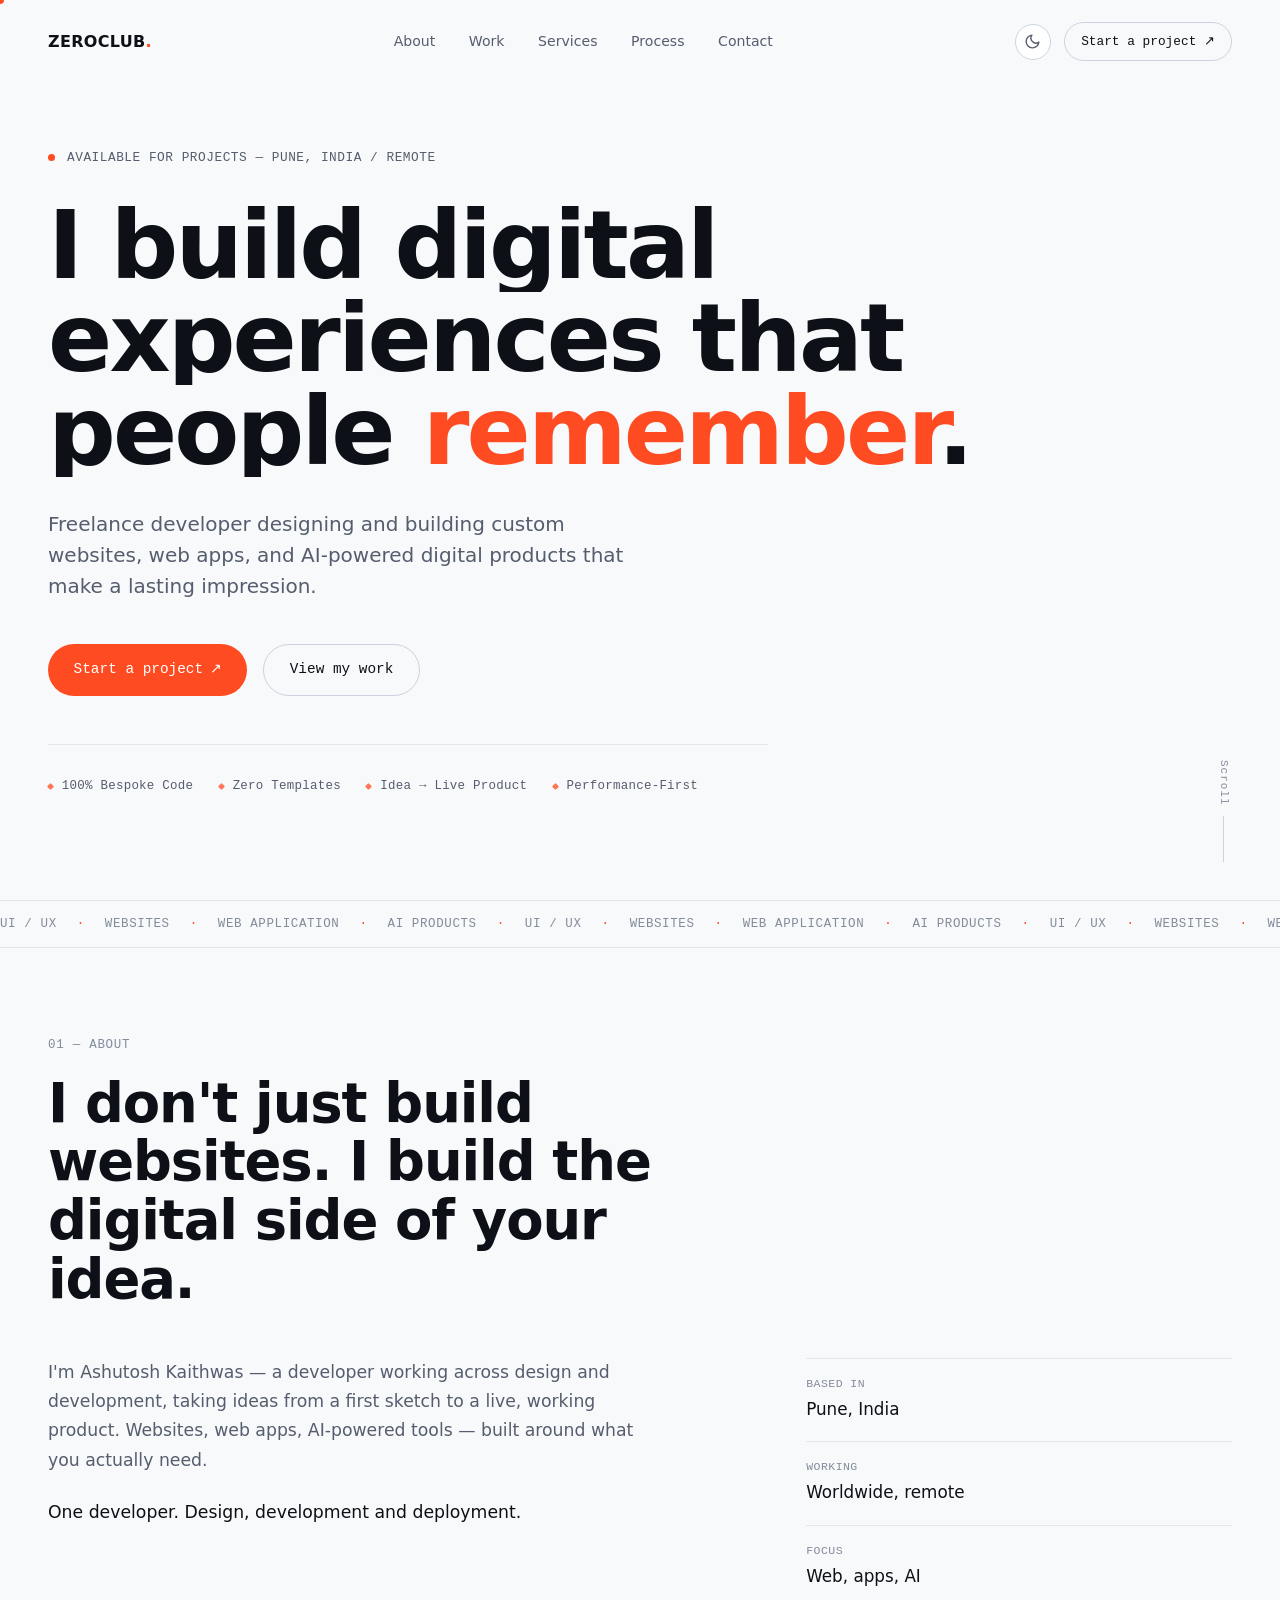
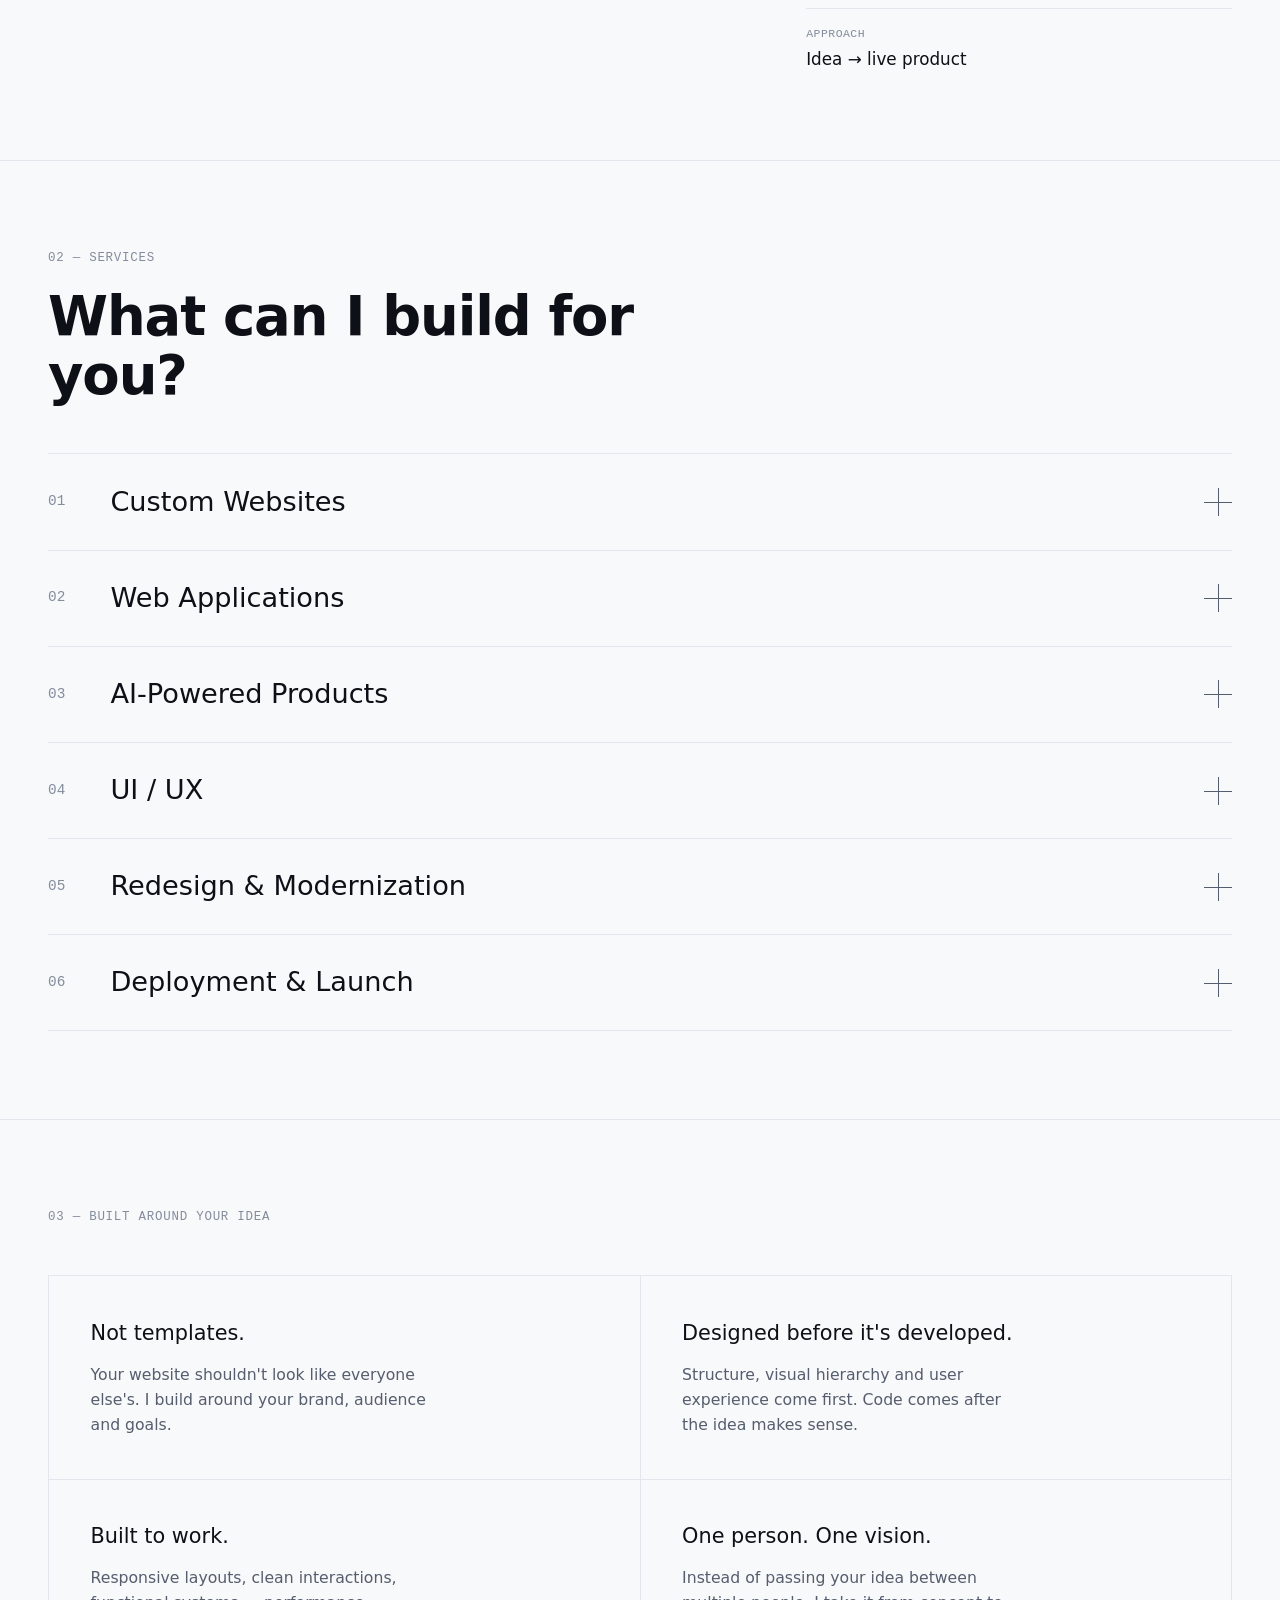
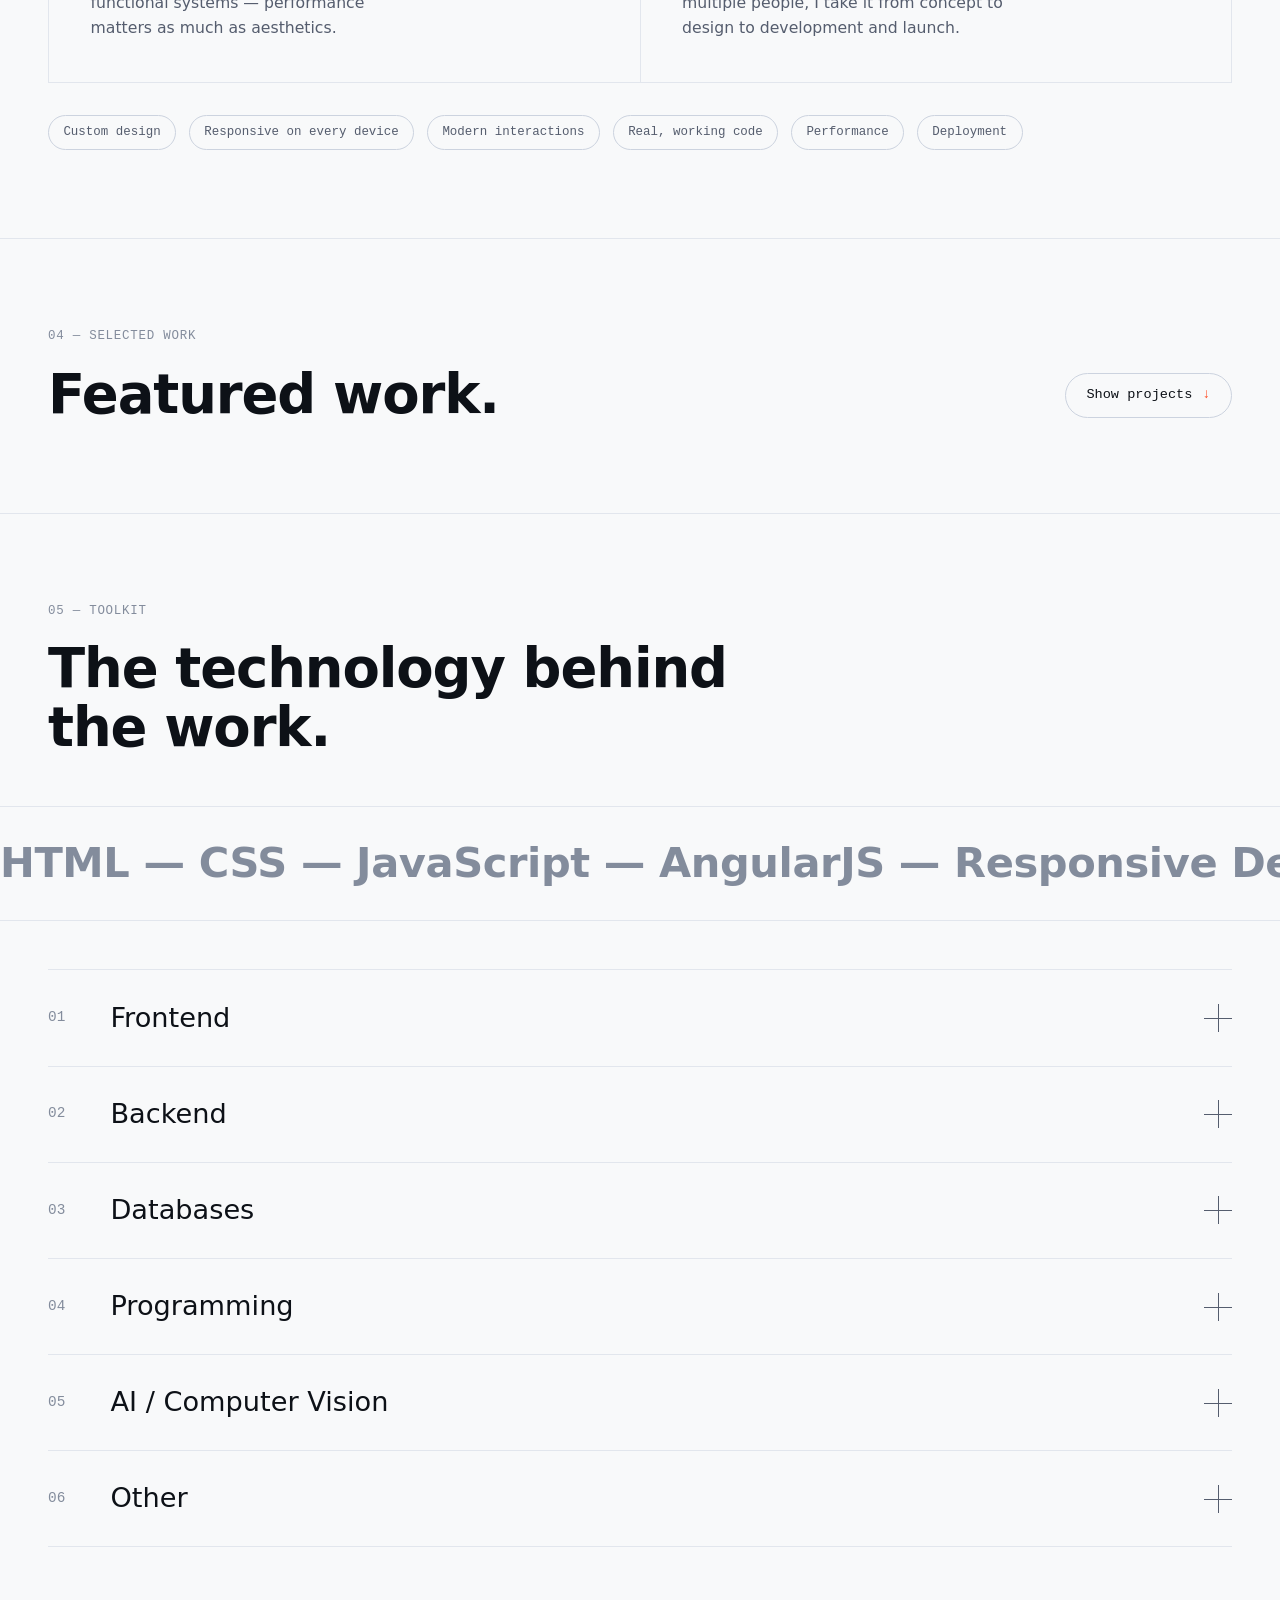
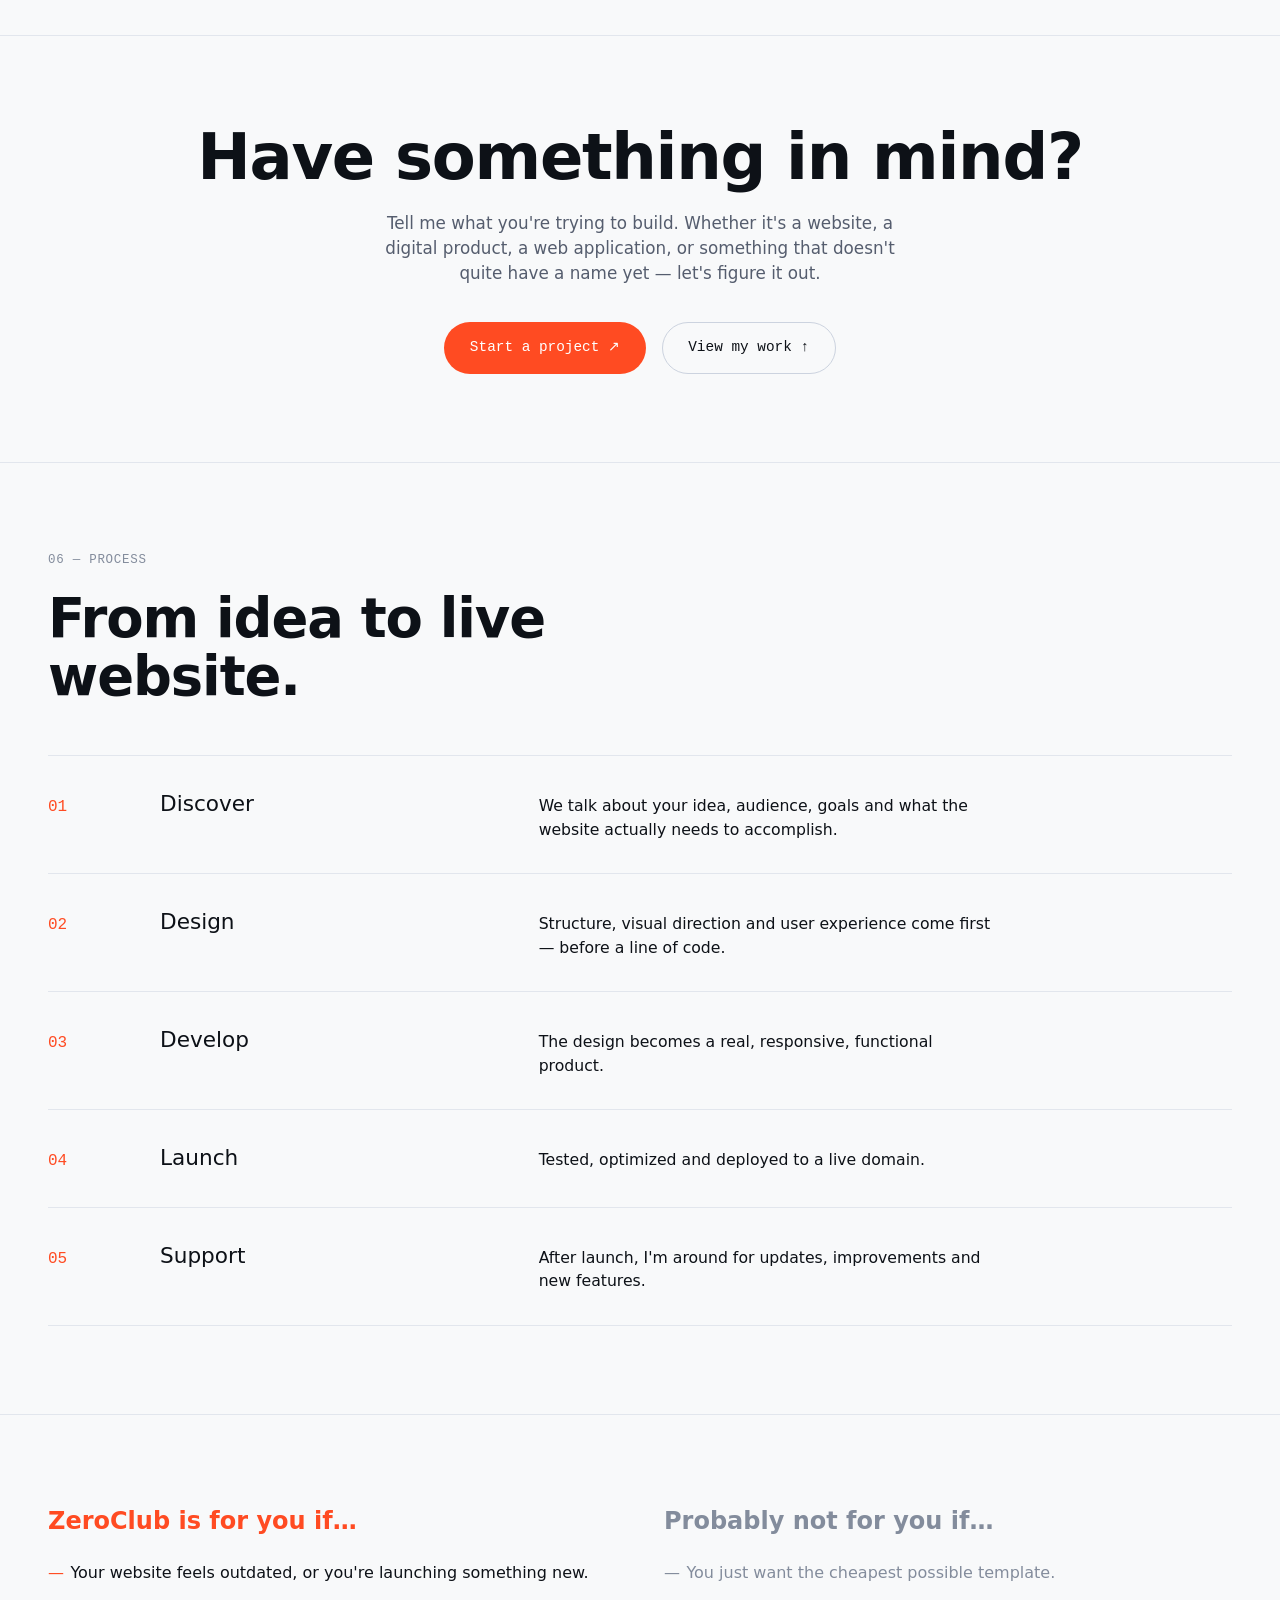
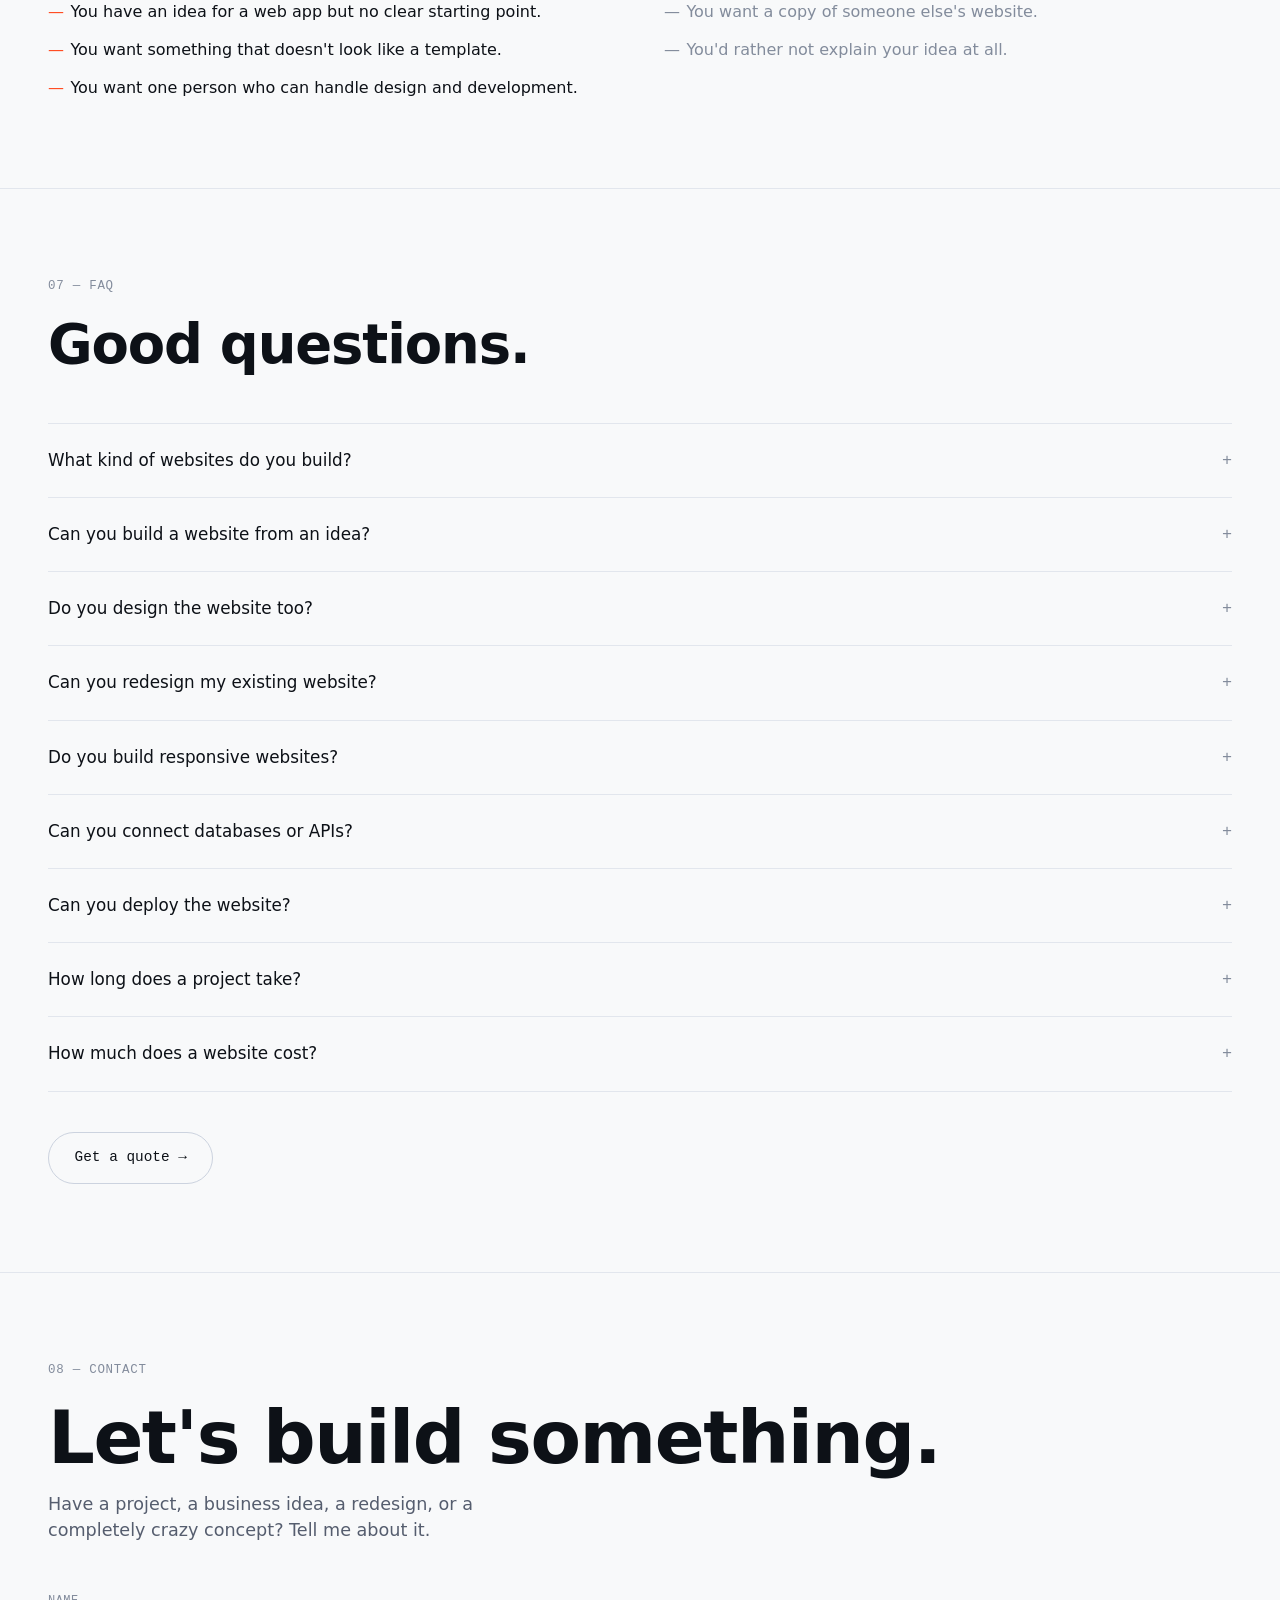
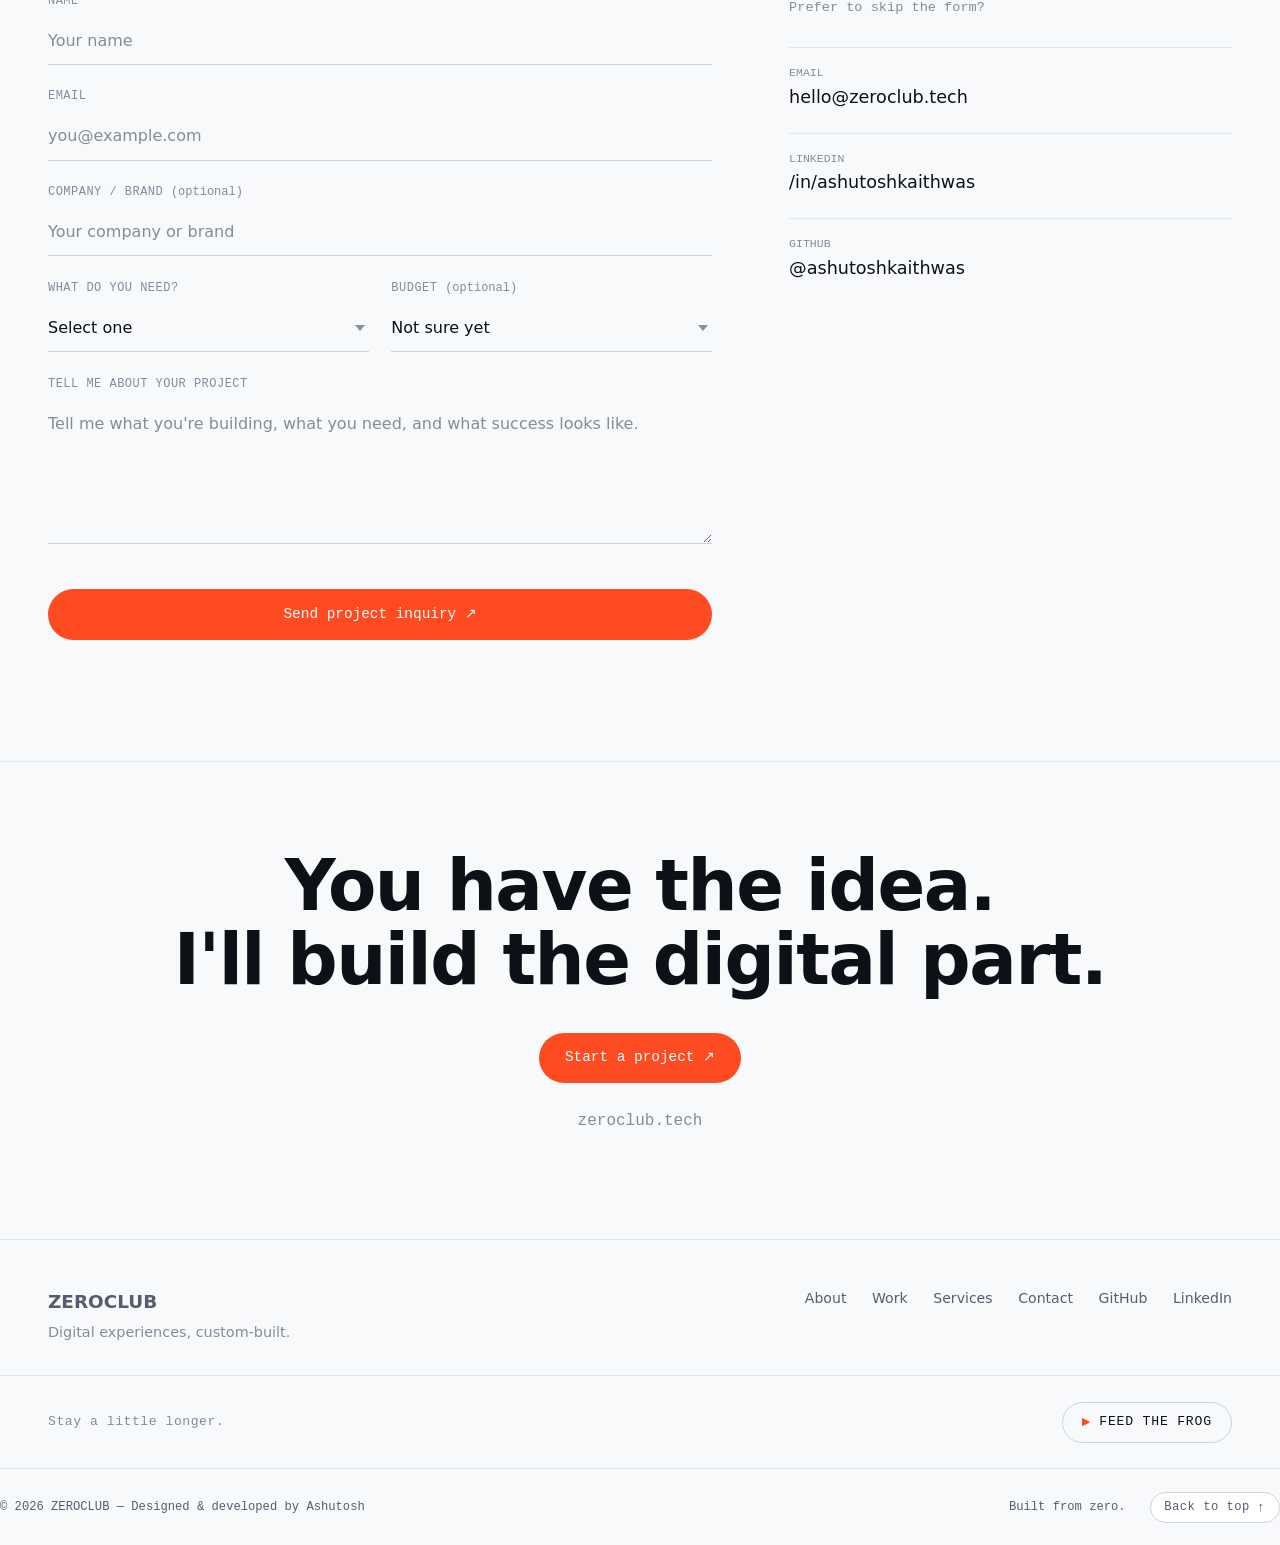
==== index.html @ 5235cebd "moved files to the root" ====
<!DOCTYPE html>
<html lang="en">

<head>
  <meta charset="UTF-8">
  <meta name="viewport" content="width=device-width, initial-scale=1.0">

  <!-- Security: all scripts are now self-hosted (js/vendor), so script-src is 'self' only.
     style-src needs 'unsafe-inline' because GSAP animates via inline style properties.
     Full header-level hardening (X-Frame-Options, frame-ancestors, HSTS) belongs at the
     host/CDN level — see _headers and README.md, since <meta> can't set those. -->
  <meta http-equiv="Content-Security-Policy"
    content="default-src 'self'; script-src 'self'; style-src 'self' 'unsafe-inline' https://fonts.googleapis.com; font-src 'self' https://fonts.gstatic.com; img-src 'self' data:; connect-src 'self' https://formspree.io; object-src 'none'; base-uri 'self'; form-action 'self' https://formspree.io;">
  <meta name="referrer" content="strict-origin-when-cross-origin">

  <title>ZeroClub</title>
  <meta name="description"
    content="Freelance web developer building custom websites, web applications and AI-powered digital experiences for businesses, creators and startups. Based in Pune, India — available worldwide.">

  <!-- Open Graph -->
  <meta property="og:type" content="website">
  <meta property="og:title" content="ZeroClub — Ashutosh Kaithwas, Freelance Web Developer">
  <meta property="og:description"
    content="Custom websites, web applications and AI-powered digital products. One developer, from idea to live product.">
  <meta property="og:url" content="https://zeroclub.tech">
  <meta property="og:site_name" content="ZeroClub">
  <meta property="og:image" content="https://zeroclub.tech/assets/og-image.jpg">

  <!-- Twitter -->
  <meta name="twitter:card" content="summary_large_image">
  <meta name="twitter:title" content="ZeroClub — Ashutosh Kaithwas, Freelance Web Developer">
  <meta name="twitter:description"
    content="Custom websites, web applications and AI-powered digital products. One developer, from idea to live product.">

  <link rel="canonical" href="https://zeroclub.tech">
  <link rel="icon"
    href="data:image/svg+xml,<svg xmlns=%22http://www.w3.org/2000/svg%22 viewBox=%220 0 100 100%22><rect width=%22100%22 height=%22100%22 fill=%22%230B0D10%22/><text x=%2250%22 y=%2266%22 font-size=%2260%22 fill=%22%23FF4B22%22 text-anchor=%22middle%22 font-family=%22monospace%22>0</text></svg>">

  <link rel="preconnect" href="https://fonts.googleapis.com">
  <link rel="preconnect" href="https://fonts.gstatic.com" crossorigin>
  <link
    href="https://fonts.googleapis.com/css2?family=Space+Grotesk:wght@400;500;600;700&family=Inter:wght@400;500;600&family=JetBrains+Mono:wght@400;500&display=swap"
    rel="stylesheet">

  <link rel="stylesheet" href="css/style.css">
  <script src="js/theme.js"></script>

  <!-- Structured data -->
  <script type="application/ld+json">
{
  "@context": "https://schema.org",
  "@type": "ProfessionalService",
  "name": "ZeroClub",
  "founder": { "@type": "Person", "name": "Ashutosh Kaithwas", "jobTitle": "Freelance Web Developer" },
  "url": "https://zeroclub.tech",
  "areaServed": "Worldwide",
  "description": "Freelance web development studio building custom websites, web applications and AI-powered digital products."
}
</script>
</head>

<body>

  <!-- ============ SITE PRELOADER (BOUNCING & EXPLODING SIGNAL BALL) ============ -->
  <div class="site-loader" id="siteLoader" role="status" aria-label="Loading ZeroClub">
    <div class="loader-content">
      <div class="loader-stage">
        <div class="loader-ball" id="loaderBall"></div>
        <div class="loader-shadow" id="loaderShadow"></div>
      </div>
      <div class="loader-meta">
        <p class="loader-logo">ZEROCLUB<span class="loader-dot">.</span></p>
        <div class="loader-progress-track">
          <div class="loader-progress-bar" id="loaderProgressBar"></div>
        </div>
      </div>
    </div>
    <div class="loader-shockwave" id="loaderShockwave"></div>
  </div>

  <!-- Skip link for keyboard/screen-reader users -->
  <a class="skip-link" href="#main">Skip to content</a>

  <!-- Custom cursor (desktop only, JS-controlled) -->
  <div class="cursor" id="cursor" aria-hidden="true">
    <span class="cursor-dot"></span>
    <span class="cursor-label"></span>
  </div>

  <!-- ============ NAVIGATION ============ -->
  <header class="nav" id="nav">
    <div class="nav-inner">
      <a href="#top" class="nav-logo">ZEROCLUB<span class="nav-logo-dot">.</span></a>
      <nav class="nav-links" aria-label="Primary">
        <a href="#about" data-cursor-hover>About</a>
        <a href="#work" data-cursor-hover>Work</a>
        <a href="#services" data-cursor-hover>Services</a>
        <a href="#process" data-cursor-hover>Process</a>
        <a href="#contact" data-cursor-hover>Contact</a>
      </nav>
      <div class="nav-right">
        <button class="theme-toggle" id="themeToggle" aria-label="Toggle theme" title="Toggle theme" data-cursor-hover>
          <span class="theme-toggle-icon icon-sun" aria-hidden="true">
            <svg width="17" height="17" viewBox="0 0 24 24" fill="none" stroke="currentColor" stroke-width="2" stroke-linecap="round" stroke-linejoin="round">
              <circle cx="12" cy="12" r="5"></circle>
              <line x1="12" y1="1" x2="12" y2="3"></line>
              <line x1="12" y1="21" x2="12" y2="23"></line>
              <line x1="4.22" y1="4.22" x2="5.64" y2="5.64"></line>
              <line x1="18.36" y1="18.36" x2="19.78" y2="19.78"></line>
              <line x1="1" y1="12" x2="3" y2="12"></line>
              <line x1="21" y1="12" x2="23" y2="12"></line>
              <line x1="4.22" y1="19.78" x2="5.64" y2="18.36"></line>
              <line x1="18.36" y1="5.64" x2="19.78" y2="4.22"></line>
            </svg>
          </span>
          <span class="theme-toggle-icon icon-moon" aria-hidden="true">
            <svg width="17" height="17" viewBox="0 0 24 24" fill="none" stroke="currentColor" stroke-width="2" stroke-linecap="round" stroke-linejoin="round">
              <path d="M21 12.79A9 9 0 1 1 11.21 3 7 7 0 0 0 21 12.79z"></path>
            </svg>
          </span>
        </button>
        <a href="#contact" class="nav-cta" data-cursor-hover>Start a project <span class="arrow">↗</span></a>
        <button class="nav-menu-btn" id="menuBtn" aria-label="Open menu" aria-expanded="false" aria-controls="mobileMenu">
          <span></span><span></span>
        </button>
      </div>
    </div>
  </header>

  <!-- Mobile menu -->
  <div class="mobile-menu" id="mobileMenu">
    <nav aria-label="Mobile">
      <a href="#about">About</a>
      <a href="#work">Work</a>
      <a href="#services">Services</a>
      <a href="#process">Process</a>
      <a href="#contact">Contact</a>
    </nav>
    <div class="mobile-menu-actions">
      <button class="mobile-theme-btn" id="mobileThemeToggle" aria-label="Toggle theme">
        <span class="mobile-theme-icon" aria-hidden="true">☀️</span>
        <span class="mobile-theme-label">Switch Theme</span>
      </button>
      <a href="#contact" class="mobile-cta">Start a project ↗</a>
    </div>
  </div>

  <main id="main">

    <!-- ============ HERO ============ -->
    <section class="hero" id="top">
      <div class="hero-bg" id="heroBg" aria-hidden="true"></div>
      <div class="hero-inner">
        <div class="hero-status-floating reveal-up">
          <span class="dot-live"></span>
          <span class="status-text">Available for Projects — Pune, India / Remote</span>
        </div>
        <h1 class="hero-headline">
          <span class="reveal-line"><span>I build digital</span></span>
          <span class="reveal-line"><span>experiences that</span></span>
          <span class="reveal-line"><span>people <em>remember</em>.</span></span>
        </h1>
        <p class="hero-sub">
          Freelance developer designing and building custom websites, web apps,
          and AI-powered digital products that make a lasting impression.
        </p>
        <div class="hero-actions">
          <a href="#contact" class="btn btn-solid btn-hero-primary" data-cursor-hover>
            Start a project <span class="arrow">↗</span>
          </a>
          <a href="#work" class="btn btn-ghost" data-cursor-hover>View my work</a>
        </div>
        <div class="hero-badges reveal-up">
          <div class="hero-badge">
            <span class="badge-bullet" aria-hidden="true"></span>
            <span>100% Bespoke Code</span>
          </div>
          <div class="hero-badge">
            <span class="badge-bullet" aria-hidden="true"></span>
            <span>Zero Templates</span>
          </div>
          <div class="hero-badge">
            <span class="badge-bullet" aria-hidden="true"></span>
            <span>Idea → Live Product</span>
          </div>
          <div class="hero-badge">
            <span class="badge-bullet" aria-hidden="true"></span>
            <span>Performance-First</span>
          </div>
        </div>
      </div>
      <canvas class="hero-grid-canvas" id="heroGridCanvas" aria-hidden="true"></canvas>
      <div class="hero-scroll">
        <span>Scroll</span>
        <span class="hero-scroll-line"></span>
      </div>
    </section>

    <!-- ============ MARQUEE STRIP ============ -->
    <div class="strip" aria-hidden="true">
      <div class="strip-track">
        <div class="strip-group">
          <span>UI / UX</span><span>·</span><span>WEBSITES</span><span>·</span><span>WEB APPLICATION</span><span>·</span><span>AI PRODUCTS</span><span>·</span>
        </div>
        <div class="strip-group">
          <span>UI / UX</span><span>·</span><span>WEBSITES</span><span>·</span><span>WEB APPLICATION</span><span>·</span><span>AI PRODUCTS</span><span>·</span>
        </div>
        <div class="strip-group">
          <span>UI / UX</span><span>·</span><span>WEBSITES</span><span>·</span><span>WEB APPLICATION</span><span>·</span><span>AI PRODUCTS</span><span>·</span>
        </div>
        <div class="strip-group">
          <span>UI / UX</span><span>·</span><span>WEBSITES</span><span>·</span><span>WEB APPLICATION</span><span>·</span><span>AI PRODUCTS</span><span>·</span>
        </div>
      </div>
    </div>

    <!-- ============ ABOUT ============ -->
    <section class="section about" id="about">
      <div class="container">
        <p class="label reveal-up">01 — About</p>
        <h2 class="statement reveal-up">I don't just build websites. I build the digital side of your idea.</h2>
        <div class="about-grid">
          <div class="about-copy reveal-up">
            <p>I'm Ashutosh Kaithwas — a developer working across design and development, taking ideas from a first
              sketch to a live, working product. Websites, web apps, AI-powered tools — built around what you actually
              need.</p>
            <p class="about-signoff">One developer. Design, development and deployment.</p>
          </div>
          <div class="about-facts reveal-up">
            <div class="fact"><span class="fact-label">Based in</span><span class="fact-value">Pune, India</span></div>
            <div class="fact"><span class="fact-label">Working</span><span class="fact-value">Worldwide, remote</span>
            </div>
            <div class="fact"><span class="fact-label">Focus</span><span class="fact-value">Web, apps, AI</span></div>
            <div class="fact"><span class="fact-label">Approach</span><span class="fact-value">Idea → live
                product</span></div>
          </div>
        </div>
      </div>
    </section>

    <!-- ============ SERVICES ============ -->
    <section class="section services" id="services">
      <div class="container">
        <p class="label reveal-up">02 — Services</p>
        <h2 class="statement reveal-up">What can I build for you?</h2>
        <div class="service-list" id="serviceList"><!-- injected by JS from ZC_DATA.services --></div>
      </div>
    </section>

    <!-- ============ VALUE ============ -->
    <section class="section value">
      <div class="container">
        <p class="label reveal-up">03 — Built around your idea</p>
        <div class="value-grid">
          <div class="value-item reveal-up">
            <h3>Not templates.</h3>
            <p>Your website shouldn't look like everyone else's. I build around your brand, audience and goals.</p>
          </div>
          <div class="value-item reveal-up">
            <h3>Designed before it's developed.</h3>
            <p>Structure, visual hierarchy and user experience come first. Code comes after the idea makes sense.</p>
          </div>
          <div class="value-item reveal-up">
            <h3>Built to work.</h3>
            <p>Responsive layouts, clean interactions, functional systems — performance matters as much as aesthetics.
            </p>
          </div>
          <div class="value-item reveal-up">
            <h3>One person. One vision.</h3>
            <p>Instead of passing your idea between multiple people, I take it from concept to design to development and
              launch.</p>
          </div>
        </div>
        <ul class="value-tags reveal-up" aria-label="Also included with every project">
          <li>Custom design</li>
          <li>Responsive on every device</li>
          <li>Modern interactions</li>
          <li>Real, working code</li>
          <li>Performance</li>
          <li>Deployment</li>
        </ul>
      </div>
    </section>

    <!-- ============ SELECTED WORK ============ -->
    <section class="section work" id="work">
      <div class="container">
        <p class="label reveal-up">04 — Selected work</p>
        <div class="work-head reveal-up">
          <h2 class="statement">Featured work.</h2>
          <button class="work-toggle" id="workToggle" aria-expanded="false" aria-controls="workCollapse"
            data-cursor-hover>
            <span class="work-toggle-label">Show projects</span>
            <span class="work-toggle-icon" aria-hidden="true">↓</span>
          </button>
        </div>
      </div>
      <div class="work-collapse" id="workCollapse">
        <div class="project-list" id="projectList"><!-- injected by JS from ZC_DATA.projects --></div>
      </div>
    </section>

    <!-- ============ TECHNOLOGY ============ -->
    <section class="section tech" id="toolkit">
      <div class="container">
        <p class="label reveal-up">05 — Toolkit</p>
        <h2 class="statement reveal-up">The technology behind the work.</h2>
      </div>
      <div class="tech-marquee" aria-hidden="true">
        <div class="tech-marquee-track" id="techMarquee"></div>
      </div>
      <div class="container">
        <div class="tech-groups" id="techGroups"><!-- injected by JS: accordion rows, same pattern as Services --></div>
      </div>
    </section>

    <!-- ============ FREELANCE CTA ============ -->
    <section class="section cta-mid">
      <div class="container">
        <h2 class="cta-mid-headline reveal-up">Have something in mind?</h2>
        <p class="reveal-up">Tell me what you're trying to build. Whether it's a website, a digital product, a web
          application, or something that doesn't quite have a name yet — let's figure it out.</p>
        <div class="hero-actions reveal-up">
          <a href="#contact" class="btn btn-solid" data-cursor-hover>Start a project ↗</a>
          <a href="#work" class="btn btn-ghost" data-cursor-hover>View my work ↑</a>
        </div>
      </div>
    </section>

    <!-- ============ PROCESS ============ -->
    <section class="section process" id="process">
      <div class="container">
        <p class="label reveal-up">06 — Process</p>
        <h2 class="statement reveal-up">From idea to live website.</h2>
        <div class="process-list" id="processList"><!-- injected by JS --></div>
      </div>
    </section>

    <!-- ============ IDEAL CLIENT ============ -->
    <section class="section ideal">
      <div class="container ideal-grid">
        <div class="ideal-col reveal-up">
          <h3 class="ideal-heading">ZeroClub is for you if…</h3>
          <ul>
            <li>Your website feels outdated, or you're launching something new.</li>
            <li>You have an idea for a web app but no clear starting point.</li>
            <li>You want something that doesn't look like a template.</li>
            <li>You want one person who can handle design and development.</li>
          </ul>
        </div>
        <div class="ideal-col reveal-up">
          <h3 class="ideal-heading ideal-heading-muted">Probably not for you if…</h3>
          <ul class="ideal-muted">
            <li>You just want the cheapest possible template.</li>
            <li>You want a copy of someone else's website.</li>
            <li>You'd rather not explain your idea at all.</li>
          </ul>
        </div>
      </div>
    </section>

    <!-- ============ FAQ ============ -->
    <section class="section faq" id="faq">
      <div class="container">
        <p class="label reveal-up">07 — FAQ</p>
        <h2 class="statement reveal-up">Good questions.</h2>
        <div class="faq-list" id="faqList"><!-- injected by JS --></div>
        <a href="#contact" class="btn btn-ghost faq-cta reveal-up" data-cursor-hover>Get a quote →</a>
      </div>
    </section>

    <!-- ============ CONTACT ============ -->
    <section class="section contact" id="contact">
      <div class="container">
        <p class="label reveal-up">08 — Contact</p>
        <h2 class="contact-headline reveal-up">Let's build something.</h2>
        <p class="contact-sub reveal-up">Have a project, a business idea, a redesign, or a completely crazy concept?
          Tell me about it.</p>

        <div class="contact-grid">
          <form class="contact-form reveal-up" id="contactForm" novalidate>
            <div class="field">
              <label for="f-name">Name</label>
              <input type="text" id="f-name" name="name" placeholder="Your name" required autocomplete="name"
                maxlength="100">
            </div>
            <div class="field">
              <label for="f-email">Email</label>
              <input type="email" id="f-email" name="email" placeholder="you@example.com" required autocomplete="email"
                maxlength="254">
            </div>
            <div class="field">
              <label for="f-company">Company / Brand <span class="opt">(optional)</span></label>
              <input type="text" id="f-company" name="company" placeholder="Your company or brand"
                autocomplete="organization" maxlength="120">
            </div>
            <div class="field-row">
              <div class="field">
                <label for="f-need">What do you need?</label>
                <select id="f-need" name="need" required>
                  <option value="" disabled selected>Select one</option>
                  <option>New website</option>
                  <option>Website redesign</option>
                  <option>Web application</option>
                  <option>Landing page</option>
                  <option>AI / Computer Vision project</option>
                  <option>E-commerce</option>
                  <option>Portfolio</option>
                  <option>Other</option>
                </select>
              </div>
              <div class="field">
                <label for="f-budget">Budget <span class="opt">(optional)</span></label>
                <select id="f-budget" name="budget">
                  <option value="" selected>Not sure yet</option>
                  <option>Under ₹10,000</option>
                  <option>₹10,000 – ₹25,000</option>
                  <option>₹25,000 – ₹50,000</option>
                  <option>₹50,000 – ₹1,00,000</option>
                  <option>₹1,00,000+</option>
                </select>
              </div>
            </div>
            <div class="field">
              <label for="f-message">Tell me about your project</label>
              <textarea id="f-message" name="message" rows="5"
                placeholder="Tell me what you're building, what you need, and what success looks like." required
                maxlength="4000"></textarea>
            </div>
            <!-- honeypot spam field, hidden from real users -->
            <div class="field field-hp" aria-hidden="true">
              <label for="f-hp">Leave this empty</label>
              <input type="text" id="f-hp" name="_gotcha" tabindex="-1" autocomplete="off">
            </div>
            <button type="submit" class="btn btn-solid btn-submit" id="submitBtn" data-cursor-hover>
              <span class="btn-label">Send project inquiry ↗</span>
            </button>
            <p class="form-status" id="formStatus" role="status" aria-live="polite"></p>
          </form>

          <div class="contact-direct reveal-up">
            <p class="contact-direct-lead">Prefer to skip the form?</p>
            <a href="mailto:hello@zeroclub.tech" class="contact-link" data-cursor-hover>
              <span class="contact-link-label">Email</span>
              <span class="contact-link-value">hello@zeroclub.tech</span>
            </a>
            <a href="https://linkedin.com/in/ashutosh-kaithwas" class="contact-link" target="_blank"
              rel="noopener noreferrer" data-cursor-hover>
              <span class="contact-link-label">LinkedIn</span>
              <span class="contact-link-value">/in/ashutoshkaithwas</span>
            </a>
            <a href="https://github.com/ashutoshkaithwas" class="contact-link" target="_blank" rel="noopener noreferrer"
              data-cursor-hover>
              <span class="contact-link-label">GitHub</span>
              <span class="contact-link-value">@ashutoshkaithwas</span>
            </a>
          </div>
        </div>
      </div>
    </section>

    <!-- ============ FINAL CTA ============ -->
    <section class="section final-cta">
      <div class="container">
        <h2 class="final-cta-headline reveal-up">You have the idea.<br>I'll build the digital part.</h2>
        <a href="#contact" class="btn btn-solid btn-large reveal-up" data-cursor-hover>Start a project ↗</a>
        <p class="final-cta-domain reveal-up">zeroclub.tech</p>
      </div>
    </section>

  </main>

  <!-- ============ FOOTER + GAME ============ -->
  <footer class="footer" id="siteFooter">

    <!-- Static footer info — always visible -->
    <div class="footer-static">
      <div class="container footer-inner">
        <div class="footer-brand">
          <p class="footer-logo">ZEROCLUB</p>
          <p class="footer-tag">Digital experiences, custom-built.</p>
        </div>
        <nav class="footer-links" aria-label="Footer">
          <a href="#about">About</a>
          <a href="#work">Work</a>
          <a href="#services">Services</a>
          <a href="#contact">Contact</a>
          <a href="https://github.com/Ashutosh-rar" target="_blank" rel="noopener noreferrer">GitHub</a>
          <a href="https://linkedin.com/in/ashutosh-kaithwas" target="_blank" rel="noopener noreferrer">LinkedIn</a>
        </nav>
      </div>
    </div>

    <!-- Game zone — separates the footer from the interactive world below -->
    <div class="game-zone" id="gameZone">
      <div class="game-zone-divider">
        <span class="game-zone-label">Stay a little longer.</span>
        <button class="game-enter-btn" id="gameEnterBtn" aria-label="Enter the interactive world">
          <span class="game-enter-icon">▶</span>
          <span>FEED THE FROG</span>
        </button>
      </div>

      <!-- Canvas is the game world -->
      <div class="game-canvas-wrap" id="gameCanvasWrap" aria-hidden="true">
        <canvas id="gameCanvas"></canvas>

        <!-- Layered UI over the canvas — pure DOM, GSAP-animated -->
        <div class="game-ui" id="gameUI">
          <div style="display:flex;gap:1.4rem;align-items:center;">
            <div class="game-score">
              <span class="game-score-label">LEVEL</span>
              <span class="game-score-value" id="gameLevelVal">1</span>
            </div>
            <div class="game-score" id="gameScore" aria-live="polite" aria-label="Score">
              <span class="game-score-label">FIREFLIES</span>
              <span class="game-score-value" id="gameScoreVal">0</span>
            </div>
            <div class="game-score game-progress-wrap" title="Level progress">
              <span class="game-score-label">DISTANCE</span>
              <div class="game-progress-track">
                <div class="game-progress-fill" id="gameProgressFill"></div>
              </div>
            </div>
          </div>
          <button class="game-close-btn" id="gameCloseBtn" aria-label="Exit game">× EXIT</button>
        </div>

        <!-- Instruction overlay (shows briefly after game starts) -->
        <div class="game-instructions" id="gameInstructions">
          <span class="game-instr-key">←→ / WASD</span><span>move</span>
          <span class="game-instr-key">SPACE / ↑</span><span>jump</span>
          <span class="game-instr-sep">·</span>
          <span class="game-instr-mobile">Tap left/right — swipe up to jump</span>
        </div>

        <!-- Completion screen -->
        <div class="game-complete" id="gameComplete" aria-hidden="true">
          <p class="game-complete-found">YOU FOUND IT.</p>
          <h2 class="game-complete-title">Thanks for playing.</h2>
          <p class="game-complete-sub">Now let's build something together.</p>
          <div class="game-complete-actions">
            <a href="#contact" class="btn btn-solid" id="gameCompleteContact">Start a project</a>
            <button class="btn btn-ghost" id="gameCompleteBack">↺ Play again</button>
          </div>
        </div>

        <!-- Mobile virtual controls -->
        <div class="game-mobile-controls" id="gameMobileControls" aria-hidden="true">
          <button class="game-vbtn" id="vBtnLeft" aria-label="Move left">←</button>
          <button class="game-vbtn game-vbtn-jump" id="vBtnJump" aria-label="Jump">↑</button>
          <button class="game-vbtn" id="vBtnRight" aria-label="Move right">→</button>
        </div>
      </div>
    </div>

    <!-- Bottom bar -->
    <div class="footer-bottom-bar">
      <div class="container footer-bottom">
        <p>© 2026 ZEROCLUB — Designed &amp; developed by Ashutosh</p>
        <div class="footer-bottom-right">
          <p class="footer-built">Built from zero.</p>
          <a href="#top" class="back-to-home" id="backToHomeBtn" data-cursor-hover aria-label="Back to home page">
            <span>Back to top</span>
            <span class="back-arrow" aria-hidden="true">↑</span>
          </a>
        </div>
      </div>
    </div>

  </footer>

  <!-- ============ PROJECT CASE-STUDY OVERLAY ============ -->
  <div class="overlay" id="projectOverlay" aria-hidden="true" role="dialog" aria-modal="true"
    aria-labelledby="overlayTitle">
    <div class="overlay-inner" id="overlayContent"><!-- injected by JS --></div>
    <button class="overlay-close" id="overlayClose" aria-label="Close project">
      <span></span><span></span>
    </button>
  </div>

  <script src="js/vendor/gsap.min.js"></script>
  <script src="js/vendor/ScrollTrigger.min.js"></script>
  <script src="js/data.js"></script>
  <script src="js/script.js"></script>
  <script src="js/game.js"></script>
</body>

</html>
---- css/style.css ----
/* =========================================================
   ZEROCLUB — DESIGN SYSTEM
   Dark editorial / technical-developer aesthetic.
   Token system: color, type, spacing, motion.
   ========================================================= */

:root {
  color-scheme: dark;
  /* --- Dark theme tokens (default) --- */
  --bg:            #0B0D10;
  --bg-elevated:   #101319;
  --bg-elevated-2: #151922;
  --border:        #1E222B;
  --border-strong: #2A2F3A;
  --text-primary:  #EDEEF0;
  --text-secondary:#8B909B;
  --text-tertiary: #565B66;
  --accent:        #FF4B22;   /* signal orange — ZeroClub signature */
  --accent-soft:   rgba(255, 75, 34, 0.08);
  --accent-strong: #FF6A44;
  --nav-bg:        rgba(11, 13, 16, 0.76);
  --overlay-bg:    rgba(11, 13, 16, 0.94);
  --btn-solid-text:#0B0D10;
  --hero-grid-opacity: 1;

  /* --- Architectural grid tokens --- */
  --grid-line:        rgba(255, 255, 255, 0.12);
  --grid-line-sub:    rgba(255, 255, 255, 0.045);
  --grid-accent:      rgba(255, 75, 34, 0.45);
  --grid-glow:        transparent;
  --hero-glow:        none;

  /* --- Type --- */
  --font-display: 'Space Grotesk', system-ui, sans-serif;
  --font-body:    'Inter', system-ui, sans-serif;
  --font-mono:    'JetBrains Mono', ui-monospace, monospace;

  /* --- Spacing scale --- */
  --gutter: clamp(1.25rem, 5vw, 3rem);
  --section-pad: clamp(3rem, 7vw, 5.5rem);
  --max-width: 1360px;

  /* --- Motion --- */
  --ease-out: cubic-bezier(0.16, 1, 0.3, 1);
  --ease-in-out: cubic-bezier(0.65, 0, 0.35, 1);
  --dur-fast: 180ms;
  --dur-med: 420ms;
  --dur-slow: 800ms;
}

[data-theme="light"] {
  color-scheme: light;
  --bg:            #F8F9FA;
  --bg-elevated:   #FFFFFF;
  --bg-elevated-2: #EEF1F6;
  --border:        #E2E6ED;
  --border-strong: #CCD3DF;
  --text-primary:  #0D1117;
  --text-secondary:#555D6E;
  --text-tertiary: #838C9C;
  --accent:        #FF4B22;
  --accent-soft:   rgba(255, 75, 34, 0.09);
  --accent-strong: #E03B14;
  --nav-bg:        rgba(248, 249, 250, 0.88);
  --overlay-bg:    rgba(248, 249, 250, 0.96);
  --btn-solid-text:#FFFFFF;
  --hero-grid-opacity: 1;

  /* --- Architectural grid tokens (Light) --- */
  --grid-line:        rgba(13, 17, 23, 0.10);
  --grid-line-sub:    rgba(13, 17, 23, 0.04);
  --grid-accent:      rgba(255, 75, 34, 0.4);
  --grid-glow:        transparent;
  --hero-glow:        none;
}

@media (prefers-color-scheme: light) {
  :root:not([data-theme="dark"]) {
    color-scheme: light;
    --bg:            #F8F9FA;
    --bg-elevated:   #FFFFFF;
    --bg-elevated-2: #EEF1F6;
    --border:        #E2E6ED;
    --border-strong: #CCD3DF;
    --text-primary:  #0D1117;
    --text-secondary:#555D6E;
    --text-tertiary: #838C9C;
    --accent:        #FF4B22;
    --accent-soft:   rgba(255, 75, 34, 0.09);
    --accent-strong: #E03B14;
    --nav-bg:        rgba(248, 249, 250, 0.88);
    --overlay-bg:    rgba(248, 249, 250, 0.96);
    --btn-solid-text:#FFFFFF;
    --hero-grid-opacity: 1;

    --grid-line:        rgba(13, 17, 23, 0.10);
    --grid-line-sub:    rgba(13, 17, 23, 0.04);
    --grid-accent:      rgba(255, 75, 34, 0.4);
    --grid-glow:        transparent;
    --hero-glow:        none;
  }
}

/* =========================================================
   CIRCULAR VIEW TRANSITION (ORIGIN-BASED REVEAL)
   ========================================================= */
::view-transition-old(root),
::view-transition-new(root) {
  animation: none;
  mix-blend-mode: normal;
}
::view-transition-old(root) {
  z-index: 1;
}
::view-transition-new(root) {
  z-index: 9999;
}

/* =========================================================
   RESET
   ========================================================= */
*, *::before, *::after { box-sizing: border-box; }
html { scroll-behavior: smooth; }
@media (prefers-reduced-motion: reduce) {
  html { scroll-behavior: auto; }
  *, *::before, *::after {
    animation-duration: 0.01ms !important;
    animation-iteration-count: 1 !important;
    transition-duration: 0.01ms !important;
    scroll-behavior: auto !important;
  }
}
body, h1, h2, h3, h4, p, ul, figure { margin: 0; }
ul { padding: 0; list-style: none; }
img { max-width: 100%; display: block; }
a { color: inherit; text-decoration: none; }
button { font: inherit; color: inherit; background: none; border: none; cursor: pointer; }
input, textarea, select { font: inherit; color: inherit; }

body {
  background: var(--bg);
  color: var(--text-primary);
  font-family: var(--font-body);
  font-size: 100%;
  line-height: 1.5;
  -webkit-font-smoothing: antialiased;
  overflow-x: hidden;
  transition: background-color var(--dur-med) var(--ease-out), color var(--dur-med) var(--ease-out);
}

.container {
  max-width: var(--max-width);
  margin: 0 auto;
  padding: 0 var(--gutter);
}

.skip-link {
  position: absolute; left: -999px; top: 0;
  background: var(--accent); color: var(--btn-solid-text); padding: 12px 20px;
  z-index: 999; font-family: var(--font-mono); font-size: 0.85rem;
}
.skip-link:focus { left: var(--gutter); top: var(--gutter); }

/* Visible keyboard focus, everywhere */
a:focus-visible, button:focus-visible, input:focus-visible,
textarea:focus-visible, select:focus-visible {
  outline: 2px solid var(--accent);
  outline-offset: 3px;
  border-radius: 2px;
}

::selection { background: var(--accent); color: var(--btn-solid-text); }

/* =========================================================
   TYPOGRAPHY — size-specific tracking & leading (Apple type discipline)
   ========================================================= */
.label {
  font-family: var(--font-mono);
  font-size: 0.78rem;
  letter-spacing: 0.06em;
  text-transform: uppercase;
  color: var(--text-tertiary);
  margin-bottom: 1.25rem;
}

.statement {
  font-family: var(--font-display);
  font-weight: 600;
  font-size: clamp(1.9rem, 4.4vw, 3.4rem);
  line-height: 1.08;
  letter-spacing: -0.02em;
  max-width: 18ch;
  color: var(--text-primary);
}

h1, h2, h3, h4 { font-family: var(--font-display); }

p { color: var(--text-secondary); }

/* =========================================================
   CUSTOM CURSOR (desktop only)
   ========================================================= */
.cursor {
  position: fixed; top: 0; left: 0;
  width: 0; height: 0;
  pointer-events: none;
  z-index: 9999;
  display: none;
}
.cursor-dot {
  position: absolute;
  width: 8px; height: 8px;
  margin: -4px 0 0 -4px;
  background: var(--accent);
  border-radius: 50%;
  box-shadow: none;
  filter: none;
  transition: width var(--dur-fast) var(--ease-out), height var(--dur-fast) var(--ease-out),
              margin var(--dur-fast) var(--ease-out), background var(--dur-fast) var(--ease-out);
}
.cursor-label {
  position: absolute;
  white-space: nowrap;
  font-family: var(--font-mono);
  font-size: 0.7rem;
  letter-spacing: 0.04em;
  color: var(--bg);
  background: var(--accent);
  padding: 6px 10px;
  border-radius: 999px;
  opacity: 0;
  transform: translate(-50%, 12px) scale(0.9);
  transition: opacity var(--dur-fast) var(--ease-out), transform var(--dur-fast) var(--ease-out);
}
.cursor.is-hover .cursor-dot { width: 44px; height: 44px; margin: -22px 0 0 -22px; background: transparent; border: 1.5px solid var(--accent); }
.cursor.is-project .cursor-label { opacity: 1; transform: translate(-50%, 20px) scale(1); }
.cursor.is-project .cursor-dot { width: 0; height: 0; }

@media (hover: hover) and (pointer: fine) {
  .cursor { display: block; }
  body { cursor: none; }
  a, button, input, textarea, select { cursor: none; }
}

/* =========================================================
   NAVIGATION
   ========================================================= */
.nav {
  position: fixed; top: 0; left: 0; right: 0;
  z-index: 500;
  padding: 1.4rem 0;
  transition: padding var(--dur-med) var(--ease-out), background var(--dur-med) var(--ease-out),
              border-color var(--dur-med) var(--ease-out), backdrop-filter var(--dur-med) var(--ease-out);
  border-bottom: 1px solid transparent;
}
.nav.is-scrolled {
  padding: 0.85rem 0;
  background: var(--nav-bg);
  backdrop-filter: blur(16px) saturate(140%);
  border-bottom-color: var(--border);
}
@media (prefers-reduced-transparency: reduce) {
  .nav.is-scrolled { background: var(--bg); backdrop-filter: none; }
}
.nav-inner {
  max-width: var(--max-width);
  margin: 0 auto;
  padding: 0 var(--gutter);
  display: flex; align-items: center; justify-content: space-between;
  gap: 2rem;
}
.nav-logo {
  font-family: var(--font-display);
  font-weight: 600;
  font-size: 1rem;
  letter-spacing: 0.02em;
}
.nav-logo-dot { color: var(--accent); }
.nav-links { display: flex; gap: 2.1rem; flex: 1; justify-content: center; }
.nav-links a {
  font-size: 0.88rem;
  color: var(--text-secondary);
  position: relative;
  transition: color var(--dur-fast) var(--ease-out);
}
.nav-links a::after {
  content: ""; position: absolute; left: 0; right: 100%; bottom: -4px; height: 1px;
  background: var(--accent);
  transition: right var(--dur-med) var(--ease-out);
}
.nav-links a:hover { color: var(--text-primary); }
.nav-links a:hover::after { right: 0; }
.nav-right {
  display: flex;
  align-items: center;
  gap: 0.85rem;
}

/* Theme toggle button */
.theme-toggle {
  display: inline-flex;
  align-items: center;
  justify-content: center;
  position: relative;
  width: 36px;
  height: 36px;
  border-radius: 50%;
  border: 1px solid var(--border-strong);
  background: var(--bg-elevated);
  color: var(--text-secondary);
  cursor: pointer;
  padding: 0;
  transition: border-color var(--dur-fast) var(--ease-out),
              color var(--dur-fast) var(--ease-out),
              background var(--dur-fast) var(--ease-out),
              transform var(--dur-fast) var(--ease-out);
  flex-shrink: 0;
}
.theme-toggle:hover {
  border-color: var(--accent);
  color: var(--accent);
  transform: scale(1.05);
}
.theme-toggle-icon {
  position: absolute;
  display: flex;
  align-items: center;
  justify-content: center;
  width: 100%;
  height: 100%;
  transition: transform var(--dur-med) var(--ease-out), opacity var(--dur-med) var(--ease-out);
}
.theme-toggle .icon-sun {
  opacity: 1;
  transform: rotate(0deg) scale(1);
}
.theme-toggle .icon-moon {
  opacity: 0;
  transform: rotate(-90deg) scale(0.4);
}

[data-theme="light"] .theme-toggle .icon-sun {
  opacity: 0;
  transform: rotate(90deg) scale(0.4);
}
[data-theme="light"] .theme-toggle .icon-moon {
  opacity: 1;
  transform: rotate(0deg) scale(1);
}

@media (prefers-color-scheme: light) {
  :root:not([data-theme="dark"]) .theme-toggle .icon-sun {
    opacity: 0;
    transform: rotate(90deg) scale(0.4);
  }
  :root:not([data-theme="dark"]) .theme-toggle .icon-moon {
    opacity: 1;
    transform: rotate(0deg) scale(1);
  }
}

.nav-cta {
  font-family: var(--font-mono);
  font-size: 0.8rem;
  border: 1px solid var(--border-strong);
  padding: 0.55rem 1rem;
  border-radius: 999px;
  transition: border-color var(--dur-fast) var(--ease-out), background var(--dur-fast) var(--ease-out);
  white-space: nowrap;
}
.nav-cta:hover { border-color: var(--accent); background: var(--accent-soft); }
.nav-cta .arrow { display: inline-block; transition: transform var(--dur-fast) var(--ease-out); }
.nav-cta:hover .arrow { transform: translate(2px, -2px); }
.nav-menu-btn { display: none; width: 32px; height: 22px; position: relative; }
.nav-menu-btn span {
  position: absolute; left: 0; right: 0; height: 1.5px; background: var(--text-primary);
  transition: transform var(--dur-fast) var(--ease-out), top var(--dur-fast) var(--ease-out), opacity var(--dur-fast) var(--ease-out);
}
.nav-menu-btn span:first-child { top: 6px; }
.nav-menu-btn span:last-child { top: 15px; }
.nav-menu-btn[aria-expanded="true"] span:first-child { top: 10px; transform: rotate(45deg); }
.nav-menu-btn[aria-expanded="true"] span:last-child { top: 10px; transform: rotate(-45deg); }

.mobile-menu {
  position: fixed; inset: 0; z-index: 490;
  background: var(--bg);
  display: flex; flex-direction: column; justify-content: center; gap: 2.5rem;
  padding: 2rem var(--gutter);
  transform: translateY(-8px);
  opacity: 0; visibility: hidden;
  transition: opacity var(--dur-med) var(--ease-out), transform var(--dur-med) var(--ease-out), visibility 0s var(--dur-med);
}
.mobile-menu.is-open {
  opacity: 1; visibility: visible; transform: translateY(0);
  transition: opacity var(--dur-med) var(--ease-out), transform var(--dur-med) var(--ease-out), visibility 0s;
}
.mobile-menu nav { display: flex; flex-direction: column; gap: 1.4rem; }
.mobile-menu nav a { font-family: var(--font-display); font-size: 2rem; font-weight: 500; }
.mobile-menu-actions { display: flex; align-items: center; justify-content: space-between; gap: 1rem; flex-wrap: wrap; }
.mobile-cta { font-family: var(--font-mono); color: var(--accent); font-size: 1rem; }
.mobile-theme-btn {
  display: inline-flex; align-items: center; gap: 0.6rem;
  font-family: var(--font-mono); font-size: 0.85rem; color: var(--text-primary);
  border: 1px solid var(--border-strong); border-radius: 999px;
  padding: 0.55rem 1.1rem; background: var(--bg-elevated);
  transition: border-color var(--dur-fast), color var(--dur-fast);
}
.mobile-theme-btn:hover { border-color: var(--accent); color: var(--accent); }

/* =========================================================
   SITE PRELOADER — BOUNCING & EXPLODING SIGNAL BALL
   ========================================================= */
.site-loader {
  position: fixed;
  inset: 0;
  z-index: 10000;
  background: var(--bg);
  display: flex;
  align-items: center;
  justify-content: center;
  overflow: hidden;
  transition: opacity 0.45s var(--ease-out), visibility 0.45s;
}

.site-loader.is-done {
  opacity: 0;
  visibility: hidden;
  pointer-events: none;
}

.loader-content {
  display: flex;
  flex-direction: column;
  align-items: center;
  gap: 2.2rem;
  position: relative;
  z-index: 2;
  transform: translateY(-8px);
}

.loader-stage {
  position: relative;
  width: 140px;
  height: 120px;
  display: flex;
  align-items: flex-end;
  justify-content: center;
}

.loader-ball {
  width: 32px;
  height: 32px;
  border-radius: 50%;
  background: var(--accent);
  box-shadow:
    0 0 28px rgba(255, 75, 34, 0.7),
    0 0 55px rgba(255, 75, 34, 0.4),
    inset -2px -2px 6px rgba(0, 0, 0, 0.25);
  animation: ballBounce 0.85s cubic-bezier(0.28, 0.84, 0.42, 1) infinite alternate;
  will-change: transform;
  transform-origin: center bottom;
}

.loader-shadow {
  position: absolute;
  bottom: 0;
  left: 50%;
  transform: translateX(-50%);
  width: 38px;
  height: 8px;
  border-radius: 50%;
  background: rgba(0, 0, 0, 0.45);
  filter: blur(3px);
  animation: shadowScale 0.85s cubic-bezier(0.28, 0.84, 0.42, 1) infinite alternate;
  will-change: transform, opacity;
}
[data-theme="light"] .loader-shadow {
  background: rgba(0, 0, 0, 0.2);
}

@keyframes ballBounce {
  0% {
    transform: translateY(-70px) scaleX(0.88) scaleY(1.15);
  }
  75% {
    transform: translateY(0) scaleX(1.04) scaleY(0.96);
  }
  100% {
    transform: translateY(2px) scaleX(1.35) scaleY(0.68);
  }
}

@keyframes shadowScale {
  0% {
    transform: translateX(-50%) scale(0.35);
    opacity: 0.15;
  }
  100% {
    transform: translateX(-50%) scale(1.25);
    opacity: 0.65;
  }
}

/* Explosion detonation */
.site-loader.is-exploding .loader-ball {
  animation: ballExplode 0.7s cubic-bezier(0.16, 1, 0.3, 1) forwards !important;
}

.site-loader.is-exploding .loader-shadow,
.site-loader.is-exploding .loader-meta {
  opacity: 0;
  transition: opacity 0.2s ease-out;
}

@keyframes ballExplode {
  0% {
    transform: translateY(0) scale(1);
    box-shadow: 0 0 30px var(--accent);
  }
  30% {
    transform: translateY(0) scale(0.6);
    box-shadow: 0 0 70px var(--accent), 0 0 110px #ffffff;
  }
  100% {
    transform: translateY(0) scale(85);
    opacity: 0;
  }
}

.loader-meta {
  display: flex;
  flex-direction: column;
  align-items: center;
  gap: 0.6rem;
}

.loader-logo {
  font-family: var(--font-display);
  font-weight: 700;
  font-size: 1.15rem;
  letter-spacing: 0.12em;
  color: var(--text-primary);
}

.loader-dot {
  color: var(--accent);
}

.loader-progress-track {
  width: 120px;
  height: 2px;
  background: var(--border-strong);
  border-radius: 999px;
  overflow: hidden;
  position: relative;
}

.loader-progress-bar {
  width: 0%;
  height: 100%;
  background: var(--accent);
  border-radius: 999px;
  box-shadow: 0 0 8px var(--accent);
  transition: width 0.15s ease-out;
}

.loader-shockwave {
  position: absolute;
  width: 40px;
  height: 40px;
  border-radius: 50%;
  border: 3px solid var(--accent);
  pointer-events: none;
  opacity: 0;
}

.site-loader.is-exploding .loader-shockwave {
  animation: shockwaveExpand 0.75s cubic-bezier(0.16, 1, 0.3, 1) forwards;
}

@keyframes shockwaveExpand {
  0% {
    transform: scale(1);
    opacity: 1;
    border-width: 6px;
  }
  100% {
    transform: scale(55);
    opacity: 0;
    border-width: 1px;
  }
}

/* =========================================================
   HERO
   ========================================================= */
.hero {
  position: relative;
  min-height: 100vh;
  display: flex; flex-direction: column; justify-content: center;
  padding: 8.5rem var(--gutter) 6rem;
  overflow: hidden;
}
.hero-bg {
  position: absolute; inset: 0; z-index: 0;
  pointer-events: none;
  background-color: transparent;
  background-image:
    /* Ambient hero atmospheric warmth */
    var(--hero-glow);
  background-size: auto;
  background-position: 0 0;
  opacity: 1;
  transition: opacity var(--dur-med) var(--ease-out);
}
.hero-inner { position: relative; z-index: 2; max-width: 980px; }

/* Free-floating status line (no container/pill) */
.hero-status-floating {
  display: inline-flex;
  align-items: center;
  gap: 0.75rem;
  font-family: var(--font-mono);
  font-size: 0.8rem;
  letter-spacing: 0.05em;
  text-transform: uppercase;
  color: var(--text-secondary);
  margin-bottom: 2rem;
  opacity: 0; /* revealed by HeroTimelineModule */
}
.hero-status-floating .status-text {
  letter-spacing: 0.04em;
  color: var(--text-secondary);
}

.eyebrow {
  display: inline-flex; align-items: center; gap: 0.55rem;
  font-family: var(--font-mono); font-size: 0.8rem; letter-spacing: 0.03em;
  color: var(--text-secondary);
  margin-bottom: 2rem;
  opacity: 0;
}
.hero-sub, .hero-actions { opacity: 0; }
.no-js-ready .hero-status-floating, .no-js-ready .eyebrow, .no-js-ready .hero-sub, .no-js-ready .hero-actions, .no-js-ready .hero-badges { opacity: 1; }
.dot-live {
  width: 7px; height: 7px; border-radius: 50%; background: var(--accent);
  box-shadow: 0 0 0 0 var(--accent-soft);
  animation: pulse 2.4s ease-in-out infinite;
  flex-shrink: 0;
}
@keyframes pulse {
  0%, 100% { box-shadow: 0 0 0 0 rgba(255,75,34,0.55); }
  50% { box-shadow: 0 0 0 7px rgba(255,75,34,0); }
}
.hero-headline {
  font-size: clamp(2.6rem, 7.4vw, 6rem);
  font-weight: 600;
  line-height: 0.98;
  letter-spacing: -0.03em;
  color: var(--text-primary);
  margin-bottom: 2rem;
}
.hero-headline em { font-style: normal; color: var(--accent); }
.glow-accent {
  font-style: normal;
  color: var(--accent);
  position: relative;
  text-shadow: none;
}

.reveal-line { display: block; overflow: hidden; }
.reveal-line span { display: block; }
.hero-sub {
  font-size: clamp(1.02rem, 1.6vw, 1.25rem);
  color: var(--text-secondary);
  max-width: 48ch;
  line-height: 1.55;
  margin-bottom: 2.6rem;
}
.hero-actions { display: flex; gap: 1rem; flex-wrap: wrap; }

.btn-hero-primary {
  box-shadow: none;
}
.btn-hero-primary:hover {
  box-shadow: none;
}

/* Hero Studio Badges — free-floating, no container, no emojis */
.hero-badges {
  display: flex;
  flex-wrap: wrap;
  align-items: center;
  gap: 1.6rem;
  margin-top: 3rem;
  padding-top: 2rem;
  border-top: 1px solid var(--border);
  max-width: 720px;
}
.hero-badge {
  display: inline-flex;
  align-items: center;
  gap: 0.55rem;
  font-family: var(--font-mono);
  font-size: 0.78rem;
  letter-spacing: 0.02em;
  color: var(--text-secondary);
  background: transparent;
  border: none;
  padding: 0;
  border-radius: 0;
  transition: color var(--dur-fast), transform var(--dur-fast);
}
.hero-badge:hover {
  color: var(--text-primary);
  transform: translateY(-1px);
}
.badge-bullet {
  width: 5px;
  height: 5px;
  border-radius: 1px;
  background: var(--accent);
  transform: rotate(45deg);
  flex-shrink: 0;
  opacity: 0.75;
  transition: transform var(--dur-fast), opacity var(--dur-fast);
}
.hero-badge:hover .badge-bullet {
  transform: rotate(45deg) scale(1.3);
  opacity: 1;
}

/* Full Hero Interactive Canvas Grid */
.hero-grid-canvas {
  position: absolute;
  inset: 0;
  width: 100%;
  height: 100%;
  pointer-events: none;
  z-index: 1;
  display: block;
}

.hero-scroll {
  position: absolute; bottom: 2.4rem; right: var(--gutter);
  display: flex; flex-direction: column; align-items: center; gap: 0.6rem;
  z-index: 2;
}
.hero-scroll span:first-child {
  font-family: var(--font-mono); font-size: 0.68rem; letter-spacing: 0.1em;
  color: var(--text-tertiary); writing-mode: vertical-rl;
}
.hero-scroll-line {
  width: 1px; height: 46px; background: var(--border-strong); position: relative; overflow: hidden;
}
.hero-scroll-line::after {
  content: ""; position: absolute; left: 0; top: -100%; width: 100%; height: 100%;
  background: var(--accent);
  animation: scrollLine 2.2s var(--ease-in-out) infinite;
}
@keyframes scrollLine { 0% { top: -100%; } 60% { top: 100%; } 100% { top: 100%; } }
@media (max-width: 768px) { .hero-scroll { display: none; } }

/* =========================================================
   MARQUEE STRIP (thin, between hero and about)
   ========================================================= */
.strip {
  border-top: 1px solid var(--border); border-bottom: 1px solid var(--border);
  overflow: hidden; padding: 0.85rem 0;
  display: flex;
}
.strip-track {
  display: flex;
  white-space: nowrap;
  font-family: var(--font-mono); font-size: 0.78rem; letter-spacing: 0.05em;
  color: var(--text-tertiary);
  animation: marquee 24s linear infinite;
  width: max-content;
  will-change: transform;
}
.strip-group {
  display: flex;
  gap: 1.25rem;
  padding-right: 1.25rem;
  align-items: center;
}
.strip-group span:nth-child(2n) { color: var(--accent); }
@keyframes marquee { from { transform: translateX(0); } to { transform: translateX(-50%); } }

/* =========================================================
   SECTION LAYOUT
   ========================================================= */
.section { padding: var(--section-pad) 0; position: relative; }
.section + .section { border-top: 1px solid var(--border); }

/* =========================================================
   ABOUT
   ========================================================= */
.about-grid {
  display: grid; grid-template-columns: 1.6fr 1fr; gap: clamp(2rem, 6vw, 5rem);
  margin-top: 3rem;
}
.about-copy p { font-size: 1.08rem; line-height: 1.7; margin-bottom: 1.4rem; max-width: 56ch; }
.about-signoff { font-family: var(--font-display); color: var(--text-primary); font-weight: 500; font-size: 1.2rem; }
.about-facts { display: flex; flex-direction: column; gap: 1.2rem; }
.fact {
  display: flex; flex-direction: column; gap: 0.3rem;
  border-top: 1px solid var(--border); padding-top: 1rem;
}
.fact-label { font-family: var(--font-mono); font-size: 0.72rem; color: var(--text-tertiary); text-transform: uppercase; letter-spacing: 0.04em; }
.fact-value { font-family: var(--font-display); font-size: 1.05rem; color: var(--text-primary); }
@media (max-width: 860px) { .about-grid { grid-template-columns: 1fr; } }

/* =========================================================
   SERVICES (accordion rows)
   ========================================================= */
.service-list { margin-top: 3rem; border-top: 1px solid var(--border); }
.service-row { border-bottom: 1px solid var(--border); }
.service-head {
  width: 100%; display: flex; align-items: center; gap: 1.5rem;
  padding: 1.7rem 0; text-align: left;
}
.service-num { font-family: var(--font-mono); color: var(--text-tertiary); font-size: 0.9rem; width: 2.4rem; flex-shrink: 0; }
.service-title {
  font-family: var(--font-display); font-size: clamp(1.2rem, 2.6vw, 1.7rem); font-weight: 500;
  flex: 1; transition: color var(--dur-fast) var(--ease-out);
}
.service-row.is-open .service-title, .service-head:hover .service-title { color: var(--accent); }
.service-plus {
  width: 28px; height: 28px; position: relative; flex-shrink: 0;
}
.service-plus::before, .service-plus::after {
  content: ""; position: absolute; background: var(--text-secondary);
  transition: transform var(--dur-med) var(--ease-out), background var(--dur-fast) var(--ease-out);
}
.service-plus::before { left: 0; top: 50%; width: 100%; height: 1px; }
.service-plus::after { top: 0; left: 50%; width: 1px; height: 100%; }
.service-row.is-open .service-plus::after { transform: rotate(90deg); }
.service-row.is-open .service-plus::before,
.service-row.is-open .service-plus::after { background: var(--accent); }

.service-body { max-height: 0; overflow: hidden; transition: max-height var(--dur-med) var(--ease-in-out); }
.service-body-inner { padding: 0 0 2rem 4rem; display: flex; flex-wrap: wrap; gap: 3rem; }
.service-short { color: var(--text-secondary); max-width: 42ch; font-size: 1rem; line-height: 1.6; }
.service-tags { display: flex; flex-wrap: wrap; gap: 0.5rem; max-width: 34ch; }
.service-tags span {
  font-family: var(--font-mono); font-size: 0.72rem; color: var(--text-secondary);
  border: 1px solid var(--border-strong); border-radius: 999px; padding: 0.3rem 0.7rem;
}
@media (max-width: 640px) {
  .service-body-inner { padding-left: 0; flex-direction: column; gap: 1.2rem; }
  .service-num { width: 1.8rem; }
}

/* =========================================================
   VALUE
   ========================================================= */
.value-grid { display: grid; grid-template-columns: repeat(2, 1fr); gap: 1px; background: var(--border); margin-top: 3rem; border: 1px solid var(--border); }
.value-item { background: var(--bg); padding: 2.6rem; }
.value-item h3 { font-size: 1.3rem; font-weight: 500; margin-bottom: 0.8rem; color: var(--text-primary); }
.value-item p { font-size: 0.98rem; line-height: 1.6; max-width: 34ch; }
@media (max-width: 720px) { .value-grid { grid-template-columns: 1fr; } }

.value-tags { display: flex; flex-wrap: wrap; gap: 0.6rem 0.8rem; margin-top: 2rem; }
.value-tags li {
  font-family: var(--font-mono); font-size: 0.78rem; color: var(--text-secondary);
  border: 1px solid var(--border-strong); border-radius: 999px; padding: 0.45rem 0.9rem;
}

/* =========================================================
   WORK / PROJECTS
   ========================================================= */
.work-head {
  display: flex; align-items: center; justify-content: space-between; gap: 1.5rem; flex-wrap: wrap;
}
.work-head .statement { margin-bottom: 0; }
.work-toggle {
  display: inline-flex; align-items: center; gap: 0.6rem;
  font-family: var(--font-mono); font-size: 0.85rem; color: var(--text-primary);
  border: 1px solid var(--border-strong); border-radius: 999px; padding: 0.7rem 1.3rem;
  transition: border-color var(--dur-fast) var(--ease-out), background var(--dur-fast) var(--ease-out);
  flex-shrink: 0;
}
.work-toggle:hover { border-color: var(--accent); background: var(--accent-soft); }
.work-toggle-icon { display: inline-block; color: var(--accent); transition: transform var(--dur-med) var(--ease-out); }
.work-toggle[aria-expanded="true"] .work-toggle-icon { transform: rotate(180deg); }

.work-collapse { overflow: hidden; height: 0; }

.project-list { margin-top: 2rem; }
.project-card {
  border-top: 1px solid var(--border);
  padding: clamp(2.2rem, 5vw, 3.6rem) var(--gutter);
  display: grid; grid-template-columns: 0.9fr 1.3fr; gap: clamp(2rem, 5vw, 4rem);
  align-items: center;
  cursor: pointer;
  transition: background var(--dur-med) var(--ease-out);
}
.project-list .project-card:last-child { border-bottom: 1px solid var(--border); }
.project-card:hover { background: var(--bg-elevated); }
.project-visual {
  aspect-ratio: 16/10; border-radius: 4px; overflow: hidden;
  position: relative;
  background: var(--bg-elevated-2);
  border: 1px solid var(--border-strong);
}
.project-visual .pv-canvas { position: absolute; inset: 0; }
.project-visual .pv-img {
  width: 100%; height: 100%; object-fit: cover; object-position: center top;
  display: block; transition: transform var(--dur-med) var(--ease-out);
}
.project-card:hover .pv-img { transform: scale(1.04); }
.ov-visual .ov-img {
  width: 100%; height: 100%; object-fit: cover; object-position: center top;
  display: block;
}
.project-info { max-width: 640px; }
.project-eyebrow { font-family: var(--font-mono); font-size: 0.78rem; color: var(--text-tertiary); margin-bottom: 0.8rem; }
.project-name {
  font-size: clamp(1.7rem, 4vw, 2.6rem); font-weight: 600; letter-spacing: -0.01em;
  margin-bottom: 0.9rem; display: flex; align-items: center; gap: 0.8rem;
}
.project-name .arrow-icon {
  font-size: 1.4rem; color: var(--accent);
  transform: translate(0, 0); transition: transform var(--dur-med) var(--ease-out);
}
.project-card:hover .project-name .arrow-icon { transform: translate(6px, -6px); }
.project-summary { font-size: 1rem; line-height: 1.6; max-width: 52ch; margin-bottom: 1.2rem; }
.project-tech { display: flex; flex-wrap: wrap; gap: 0.5rem; }
.project-tech span { font-family: var(--font-mono); font-size: 0.72rem; color: var(--text-secondary); }
.project-tech span:not(:last-child)::after { content: "·"; margin-left: 0.5rem; color: var(--border-strong); }

@media (max-width: 860px) {
  .project-card { grid-template-columns: 1fr; padding: 2rem var(--gutter); }
}

/* =========================================================
   TECHNOLOGY
   ========================================================= */
.tech-marquee { border-top: 1px solid var(--border); border-bottom: 1px solid var(--border); overflow: hidden; margin: 3rem 0; padding: 1.6rem 0; }
.tech-marquee-track {
  display: flex; gap: 2.5rem; white-space: nowrap; width: max-content;
  font-family: var(--font-display); font-weight: 600;
  font-size: clamp(1.6rem, 4vw, 2.6rem);
  letter-spacing: -0.01em;
  color: var(--text-tertiary);
  animation: marquee 34s linear infinite;
}
.tech-marquee-track span { transition: color var(--dur-fast) var(--ease-out); }
.tech-marquee-track span:hover { color: var(--accent); }
.tech-marquee:hover .tech-marquee-track { animation-play-state: paused; }
.tech-accordion { margin-top: 3rem; }
.tech-body-inner { padding-left: 4rem; padding-top: 0; }
@media (max-width: 640px) { .tech-body-inner { padding-left: 0; } }

/* =========================================================
   CTA (mid)
   ========================================================= */
.cta-mid { text-align: center; }
.cta-mid-headline {
  font-family: var(--font-display); font-weight: 600;
  font-size: clamp(2.1rem, 6vw, 4rem); letter-spacing: -0.02em; line-height: 1.05;
  margin-bottom: 1.2rem;
}
.cta-mid p { max-width: 50ch; margin: 0 auto 2.2rem; font-size: 1.05rem; }
.cta-mid .hero-actions { justify-content: center; }

/* =========================================================
   PROCESS
   ========================================================= */
.process-list { margin-top: 3rem; border-top: 1px solid var(--border); }
.process-row {
  display: grid; grid-template-columns: 5rem 1fr 2fr; gap: 2rem; align-items: baseline;
  padding: 2rem 0; border-bottom: 1px solid var(--border);
}
.process-num { font-family: var(--font-mono); color: var(--accent); font-size: 1rem; }
.process-title { font-family: var(--font-display); font-size: 1.35rem; font-weight: 500; }
.process-body { font-size: 0.98rem; max-width: 46ch; }
@media (max-width: 720px) {
  .process-row { grid-template-columns: 1fr; gap: 0.6rem; }
}

/* =========================================================
   IDEAL CLIENT
   ========================================================= */
.ideal-grid { display: grid; grid-template-columns: 1fr 1fr; gap: 3rem; }
.ideal-heading { font-size: 1.5rem; font-weight: 600; margin-bottom: 1.4rem; color: var(--accent); }
.ideal-heading-muted { color: var(--text-tertiary); }
.ideal-col ul { display: flex; flex-direction: column; gap: 0.9rem; }
.ideal-col li { font-size: 1rem; line-height: 1.5; color: var(--text-primary); padding-left: 1.4rem; position: relative; }
.ideal-col li::before { content: "—"; position: absolute; left: 0; color: var(--accent); }
.ideal-muted li { color: var(--text-tertiary); }
.ideal-muted li::before { color: var(--text-tertiary); }
@media (max-width: 720px) { .ideal-grid { grid-template-columns: 1fr; gap: 2.4rem; } }

/* =========================================================
   FAQ
   ========================================================= */
.faq-list { margin-top: 3rem; border-top: 1px solid var(--border); }
.faq-row { border-bottom: 1px solid var(--border); }
.faq-q {
  width: 100%; display: flex; justify-content: space-between; align-items: center; gap: 1rem;
  padding: 1.5rem 0; text-align: left;
  font-family: var(--font-display); font-size: 1.05rem; font-weight: 500;
}
.faq-q:hover { color: var(--accent); }
.faq-icon { flex-shrink: 0; color: var(--text-tertiary); font-family: var(--font-mono); transition: transform var(--dur-med) var(--ease-out); }
.faq-row.is-open .faq-icon { transform: rotate(45deg); color: var(--accent); }
.faq-a { max-height: 0; overflow: hidden; transition: max-height var(--dur-med) var(--ease-in-out); }
.faq-a-inner { padding-bottom: 1.5rem; max-width: 60ch; font-size: 0.98rem; line-height: 1.6; }
.faq-cta { margin-top: 2.5rem; display: inline-block; }

/* =========================================================
   CONTACT
   ========================================================= */
.contact-headline {
  font-family: var(--font-display); font-weight: 600;
  font-size: clamp(2.2rem, 7vw, 4.6rem); letter-spacing: -0.02em; line-height: 1.02;
}
.contact-sub { font-size: 1.1rem; max-width: 44ch; margin: 1rem 0 3rem; }
.contact-grid { display: grid; grid-template-columns: 1.5fr 1fr; gap: clamp(2rem, 6vw, 5rem); align-items: start; }

.field { margin-bottom: 1.4rem; }
.field-row { display: grid; grid-template-columns: 1fr 1fr; gap: 1.4rem; }
.field label { display: block; font-family: var(--font-mono); font-size: 0.75rem; color: var(--text-tertiary); text-transform: uppercase; letter-spacing: 0.04em; margin-bottom: 0.5rem; }
.field .opt { text-transform: none; letter-spacing: 0; color: var(--text-tertiary); }
.field input, .field textarea, .field select {
  width: 100%; background: transparent; border: none; border-bottom: 1px solid var(--border-strong);
  padding: 0.7rem 0; color: var(--text-primary); font-size: 1rem;
  transition: border-color var(--dur-fast) var(--ease-out);
}
.field select { appearance: none; -webkit-appearance: none; background-image: url("data:image/svg+xml,%3Csvg xmlns='http://www.w3.org/2000/svg' width='10' height='6'%3E%3Cpath d='M0 0l5 6 5-6z' fill='%238B909B'/%3E%3C/svg%3E"); background-repeat: no-repeat; background-position: right 4px center; }
.field select option { background: var(--bg-elevated); color: var(--text-primary); }
.field textarea { resize: vertical; min-height: 110px; }
.field input::placeholder, .field textarea::placeholder { color: var(--text-tertiary); }
.field input:focus, .field textarea:focus, .field select:focus { border-color: var(--accent); outline: none; }
.field input:invalid:not(:placeholder-shown), .field textarea:invalid:not(:placeholder-shown) { border-color: #c0392b; }
.field-hp { position: absolute; left: -9999px; width: 1px; height: 1px; overflow: hidden; }

.btn-submit { margin-top: 1rem; width: 100%; justify-content: center; }
.btn-submit[disabled] { opacity: 0.6; cursor: default; }
.form-status { margin-top: 1rem; font-size: 0.9rem; min-height: 1.2em; }
.form-status.is-success { color: var(--accent); }
.form-status.is-error { color: #E5533D; }

.contact-direct { display: flex; flex-direction: column; gap: 1.4rem; padding-top: 0.4rem; }
.contact-direct-lead { font-family: var(--font-mono); font-size: 0.85rem; color: var(--text-tertiary); margin-bottom: 0.4rem; }
.contact-link {
  display: flex; flex-direction: column; gap: 0.15rem;
  border-top: 1px solid var(--border); padding-top: 1rem;
  transition: transform var(--dur-fast) var(--ease-out);
}
.contact-link:hover { transform: translateX(4px); }
.contact-link-label { font-family: var(--font-mono); font-size: 0.72rem; color: var(--text-tertiary); text-transform: uppercase; }
.contact-link-value { font-family: var(--font-display); font-size: 1.1rem; color: var(--text-primary); transition: color var(--dur-fast) var(--ease-out); }
.contact-link:hover .contact-link-value { color: var(--accent); }

@media (max-width: 860px) { .contact-grid { grid-template-columns: 1fr; } .field-row { grid-template-columns: 1fr; } }

/* =========================================================
   FINAL CTA
   ========================================================= */
.final-cta { text-align: center; padding-bottom: calc(var(--section-pad) * 1.2); }
.final-cta-headline {
  font-size: clamp(2.1rem, 6.6vw, 4.4rem); font-weight: 600; letter-spacing: -0.02em; line-height: 1.05;
  margin-bottom: 2.2rem;
}
.btn-large { font-size: 1.05rem; padding: 1.1rem 2.2rem; }
.final-cta-domain { margin-top: 1.6rem; font-family: var(--font-mono); color: var(--text-tertiary); }

/* =========================================================
   BUTTONS
   ========================================================= */
.btn {
  display: inline-flex; align-items: center; gap: 0.4rem;
  font-family: var(--font-mono); font-size: 0.9rem;
  padding: 0.9rem 1.6rem; border-radius: 999px;
  transition: transform var(--dur-fast) var(--ease-out), background var(--dur-fast) var(--ease-out), border-color var(--dur-fast) var(--ease-out), color var(--dur-fast) var(--ease-out);
}
.btn:active { transform: scale(0.97); }
.btn-solid { background: var(--accent); color: var(--btn-solid-text); font-weight: 500; }
.btn-solid:hover { background: var(--accent-strong); }
.btn-ghost { border: 1px solid var(--border-strong); color: var(--text-primary); }
.btn-ghost:hover { border-color: var(--accent); color: var(--accent); }

/* =========================================================
   FOOTER + GAME ZONE
   ========================================================= */

/* Static footer top section */
.footer { border-top: 1px solid var(--border); }
.footer-static { padding: 3rem 0 2rem; }
.footer-inner { display: flex; justify-content: space-between; align-items: flex-start; gap: 2rem; flex-wrap: wrap; margin-bottom: 0; }
.footer-brand { max-width: 320px; }
.footer-logo { font-family: var(--font-display); font-weight: 600; font-size: 1.15rem; margin-bottom: 0.4rem; }
.footer-tag { font-size: 0.9rem; color: var(--text-tertiary); }
.footer-links { display: flex; gap: 1.6rem; flex-wrap: wrap; }
.footer-links a { font-size: 0.88rem; color: var(--text-secondary); transition: color var(--dur-fast); }
.footer-links a:hover { color: var(--accent); }
.footer-bottom-bar { border-top: 1px solid var(--border); }
.footer-bottom {
  display: flex; justify-content: space-between; align-items: center; flex-wrap: wrap; gap: 1rem;
  padding: 1.4rem 0;
  font-family: var(--font-mono); font-size: 0.76rem; color: var(--text-tertiary);
}
.footer-bottom-right {
  display: flex;
  align-items: center;
  gap: 1.5rem;
}
.back-to-home {
  display: inline-flex;
  align-items: center;
  gap: 0.45rem;
  font-family: var(--font-mono);
  font-size: 0.76rem;
  letter-spacing: 0.04em;
  color: var(--text-secondary);
  border: 1px solid var(--border-strong);
  border-radius: 999px;
  padding: 0.35rem 0.85rem;
  background: var(--bg-elevated);
  transition: color var(--dur-fast), border-color var(--dur-fast), transform var(--dur-fast);
  text-decoration: none;
}
.back-to-home:hover {
  color: var(--accent);
  border-color: var(--accent);
  transform: translateY(-2px);
}
.back-arrow {
  font-size: 0.82rem;
  line-height: 1;
  transition: transform var(--dur-fast);
}
.back-to-home:hover .back-arrow {
  transform: translateY(-2px);
}

/* ── Game zone divider ──────────────────────────────────── */
.game-zone { border-top: 1px solid var(--border); }

.game-zone-divider {
  display: flex; align-items: center; justify-content: space-between;
  padding: 1.6rem var(--gutter);
  max-width: var(--max-width); margin: 0 auto;
  gap: 1.5rem; flex-wrap: wrap;
}
.game-zone-label {
  font-family: var(--font-mono); font-size: 0.82rem;
  color: var(--text-tertiary); letter-spacing: 0.04em;
}
.game-enter-btn {
  display: inline-flex; align-items: center; gap: 0.55rem;
  font-family: var(--font-mono); font-size: 0.82rem; letter-spacing: 0.06em;
  color: var(--text-primary);
  border: 1px solid var(--border-strong); border-radius: 999px;
  padding: 0.6rem 1.2rem; background: transparent;
  transition: border-color var(--dur-fast), background var(--dur-fast), transform var(--dur-fast);
}
.game-enter-btn:hover { border-color: var(--accent); background: var(--accent-soft); transform: scale(1.02); }
.game-enter-icon { color: var(--accent); font-size: 0.7rem; }

/* ── Game canvas wrapper ────────────────────────────────── */
.game-canvas-wrap {
  position: relative;
  width: 100%; height: 340px;
  overflow: hidden;
  background: #080A0D;
  display: none; /* shown by JS when game starts */
}
.game-canvas-wrap.is-active { display: block; }
#gameCanvas { display: block; width: 100%; height: 100%; }

/* ── Game HUD ───────────────────────────────────────────── */
.game-ui {
  position: absolute; top: 0; left: 0; right: 0;
  display: flex; justify-content: space-between; align-items: flex-start;
  padding: 0.9rem 1.2rem; z-index: 10;
  pointer-events: none;
}
.game-score {
  display: flex; flex-direction: column; gap: 0.1rem;
  font-family: var(--font-mono);
  pointer-events: none;
}
.game-score-label { font-size: 0.62rem; color: var(--text-tertiary); letter-spacing: 0.08em; }
.game-score-value { font-size: 1.2rem; color: var(--accent); font-weight: 600; line-height: 1; }
.game-progress-track {
  width: 96px; height: 5px; background: rgba(255,255,255,0.12);
  border-radius: 999px; overflow: hidden; margin-top: 5px;
}
.game-progress-fill {
  width: 0%; height: 100%; background: var(--accent);
  border-radius: 999px; transition: width 0.08s ease-out;
  box-shadow: 0 0 6px var(--accent);
}
@media (max-width: 600px) { .game-progress-wrap { display: none; } }
.game-close-btn {
  font-family: var(--font-mono); font-size: 0.72rem; color: var(--text-tertiary);
  border: 1px solid var(--border-strong); border-radius: 999px; padding: 0.35rem 0.8rem;
  pointer-events: auto; background: rgba(11,13,16,0.6);
  transition: color var(--dur-fast), border-color var(--dur-fast);
}
.game-close-btn:hover { color: var(--accent); border-color: var(--accent); }

/* ── Instructions overlay ───────────────────────────────── */
.game-instructions {
  position: absolute; bottom: 1rem; left: 50%; transform: translateX(-50%);
  display: flex; align-items: center; gap: 0.6rem; flex-wrap: wrap; justify-content: center;
  font-family: var(--font-mono); font-size: 0.7rem; color: var(--text-secondary);
  background: rgba(11,13,16,0.7); padding: 0.5rem 1rem; border-radius: 999px;
  white-space: nowrap; z-index: 10;
  transition: opacity 0.5s ease;
}
.game-instr-key {
  font-size: 0.68rem; color: var(--text-primary);
  background: var(--bg-elevated-2); border: 1px solid var(--border-strong);
  border-radius: 4px; padding: 0.15rem 0.4rem;
}
.game-instr-sep { color: var(--text-tertiary); }
.game-instr-mobile { display: none; }
@media (max-width: 640px) {
  .game-instr-key, .game-instr-sep, .game-instructions > span:not(.game-instr-mobile) { display: none; }
  .game-instr-mobile { display: inline; }
}

/* ── Completion screen ──────────────────────────────────── */
.game-complete {
  position: absolute; inset: 0; z-index: 20;
  display: flex; flex-direction: column; align-items: center; justify-content: center;
  gap: 0.7rem; text-align: center; padding: 2rem;
  background: rgba(8,10,13,0.92);
  opacity: 0; visibility: hidden; pointer-events: none;
  transition: opacity 0.35s ease, visibility 0.35s ease;
}
.game-complete.is-shown { opacity: 1; visibility: visible; pointer-events: auto; }
.game-complete-found {
  font-family: var(--font-mono); font-size: 0.78rem; letter-spacing: 0.12em;
  color: var(--accent); text-transform: uppercase;
}
.game-complete-title { font-family: var(--font-display); font-size: clamp(1.4rem, 4vw, 2.2rem); font-weight: 600; letter-spacing: -0.02em; }
.game-complete-sub { color: var(--text-secondary); font-size: 0.95rem; margin-bottom: 0.5rem; }
.game-complete-actions { display: flex; gap: 0.8rem; flex-wrap: wrap; justify-content: center; }

/* ── Mobile virtual controls ────────────────────────────── */
.game-mobile-controls {
  position: absolute; bottom: 0.8rem; left: 0; right: 0;
  display: none; justify-content: center; gap: 0.6rem;
  z-index: 10; padding: 0 1rem;
}
@media (max-width: 768px) { .game-mobile-controls { display: flex; } }
.game-vbtn {
  width: 52px; height: 52px; border-radius: 50%;
  font-size: 1.1rem; color: var(--text-primary);
  background: rgba(30,34,43,0.85); border: 1px solid var(--border-strong);
  display: flex; align-items: center; justify-content: center;
  -webkit-tap-highlight-color: transparent;
  user-select: none; touch-action: manipulation;
  transition: background var(--dur-fast), border-color var(--dur-fast);
}
.game-vbtn:active, .game-vbtn.is-pressed { background: var(--accent-soft); border-color: var(--accent); }
.game-vbtn-jump { width: 60px; height: 60px; font-size: 1.2rem; background: rgba(255,75,34,0.15); border-color: var(--accent); }

/* legacy brickCanvas ref — safe noop */
#brickCanvas, #brickGameOverlay { display: none !important; }

/* =========================================================
   PROJECT OVERLAY (case study)
   ========================================================= */
.overlay {
  position: fixed; inset: 0; z-index: 800;
  background: var(--overlay-bg);
  backdrop-filter: blur(8px);
  overflow-y: auto;
  opacity: 0; visibility: hidden;
  transition: opacity var(--dur-med) var(--ease-out), visibility 0s var(--dur-med);
}
.overlay.is-open { opacity: 1; visibility: visible; transition: opacity var(--dur-med) var(--ease-out), visibility 0s; }
.overlay-inner {
  max-width: 880px; margin: 0 auto; padding: 7rem var(--gutter) 6rem;
  transform: translateY(24px); transition: transform var(--dur-med) var(--ease-out);
}
.overlay.is-open .overlay-inner { transform: translateY(0); }
.overlay-close {
  position: fixed; top: 1.8rem; right: var(--gutter); z-index: 810;
  width: 44px; height: 44px;
}
.overlay-close span {
  position: absolute; left: 10%; right: 10%; top: 50%; height: 1.5px; background: var(--text-primary);
}
.overlay-close span:first-child { transform: rotate(45deg); }
.overlay-close span:last-child { transform: rotate(-45deg); }
.overlay-close:hover span { background: var(--accent); }

.ov-eyebrow { font-family: var(--font-mono); color: var(--text-tertiary); font-size: 0.8rem; margin-bottom: 1rem; }
.ov-note {
  display: inline-block; font-family: var(--font-mono); font-size: 0.72rem; color: var(--accent);
  border: 1px solid var(--accent); border-radius: 999px; padding: 0.35rem 0.8rem; margin-bottom: 1.2rem;
}
.ov-title { font-size: clamp(2rem, 6vw, 3.4rem); font-weight: 600; letter-spacing: -0.02em; margin-bottom: 1rem; }
.ov-summary { font-size: 1.15rem; color: var(--text-primary); max-width: 60ch; margin-bottom: 2.5rem; line-height: 1.55; }
.ov-visual { aspect-ratio: 16/9; border-radius: 6px; overflow: hidden; margin-bottom: 3rem; border: 1px solid var(--border-strong); background: var(--bg-elevated-2); position: relative; }
.ov-block { margin-bottom: 2.6rem; }
.ov-block h4 { font-family: var(--font-mono); font-size: 0.78rem; text-transform: uppercase; letter-spacing: 0.05em; color: var(--accent); margin-bottom: 0.9rem; }
.ov-block p { font-size: 1.02rem; line-height: 1.65; max-width: 64ch; color: var(--text-primary); }
.ov-features { display: grid; grid-template-columns: 1fr 1fr; gap: 0.7rem 2rem; }
.ov-features li { font-size: 0.96rem; padding-left: 1.2rem; position: relative; color: var(--text-primary); }
.ov-features li::before { content: "—"; position: absolute; left: 0; color: var(--accent); }
.ov-tech { display: flex; flex-wrap: wrap; gap: 0.5rem; }
.ov-tech span { font-family: var(--font-mono); font-size: 0.78rem; border: 1px solid var(--border-strong); border-radius: 999px; padding: 0.35rem 0.8rem; }
.ov-links { display: flex; gap: 1rem; margin-top: 1rem; }
@media (max-width: 640px) { .ov-features { grid-template-columns: 1fr; } }

/* =========================================================
   SCROLL REVEAL
   GSAP (see js/script.js RevealModule) drives the actual
   animation via inline styles. This CSS only provides the
   pre-JS/no-JS fallback state.
   ========================================================= */
.reveal-up { opacity: 0; }
.reveal-up.is-visible { opacity: 1; }
.reveal-line { overflow: hidden; }

@media (prefers-reduced-motion: reduce) {
  .reveal-up, .reveal-line span { opacity: 1 !important; transform: none !important; }
}

/* =========================================================
   RESPONSIVE — NAV COLLAPSE
   ========================================================= */
@media (max-width: 900px) {
  .nav-links, .nav-cta { display: none; }
  .nav-menu-btn { display: block; }
}
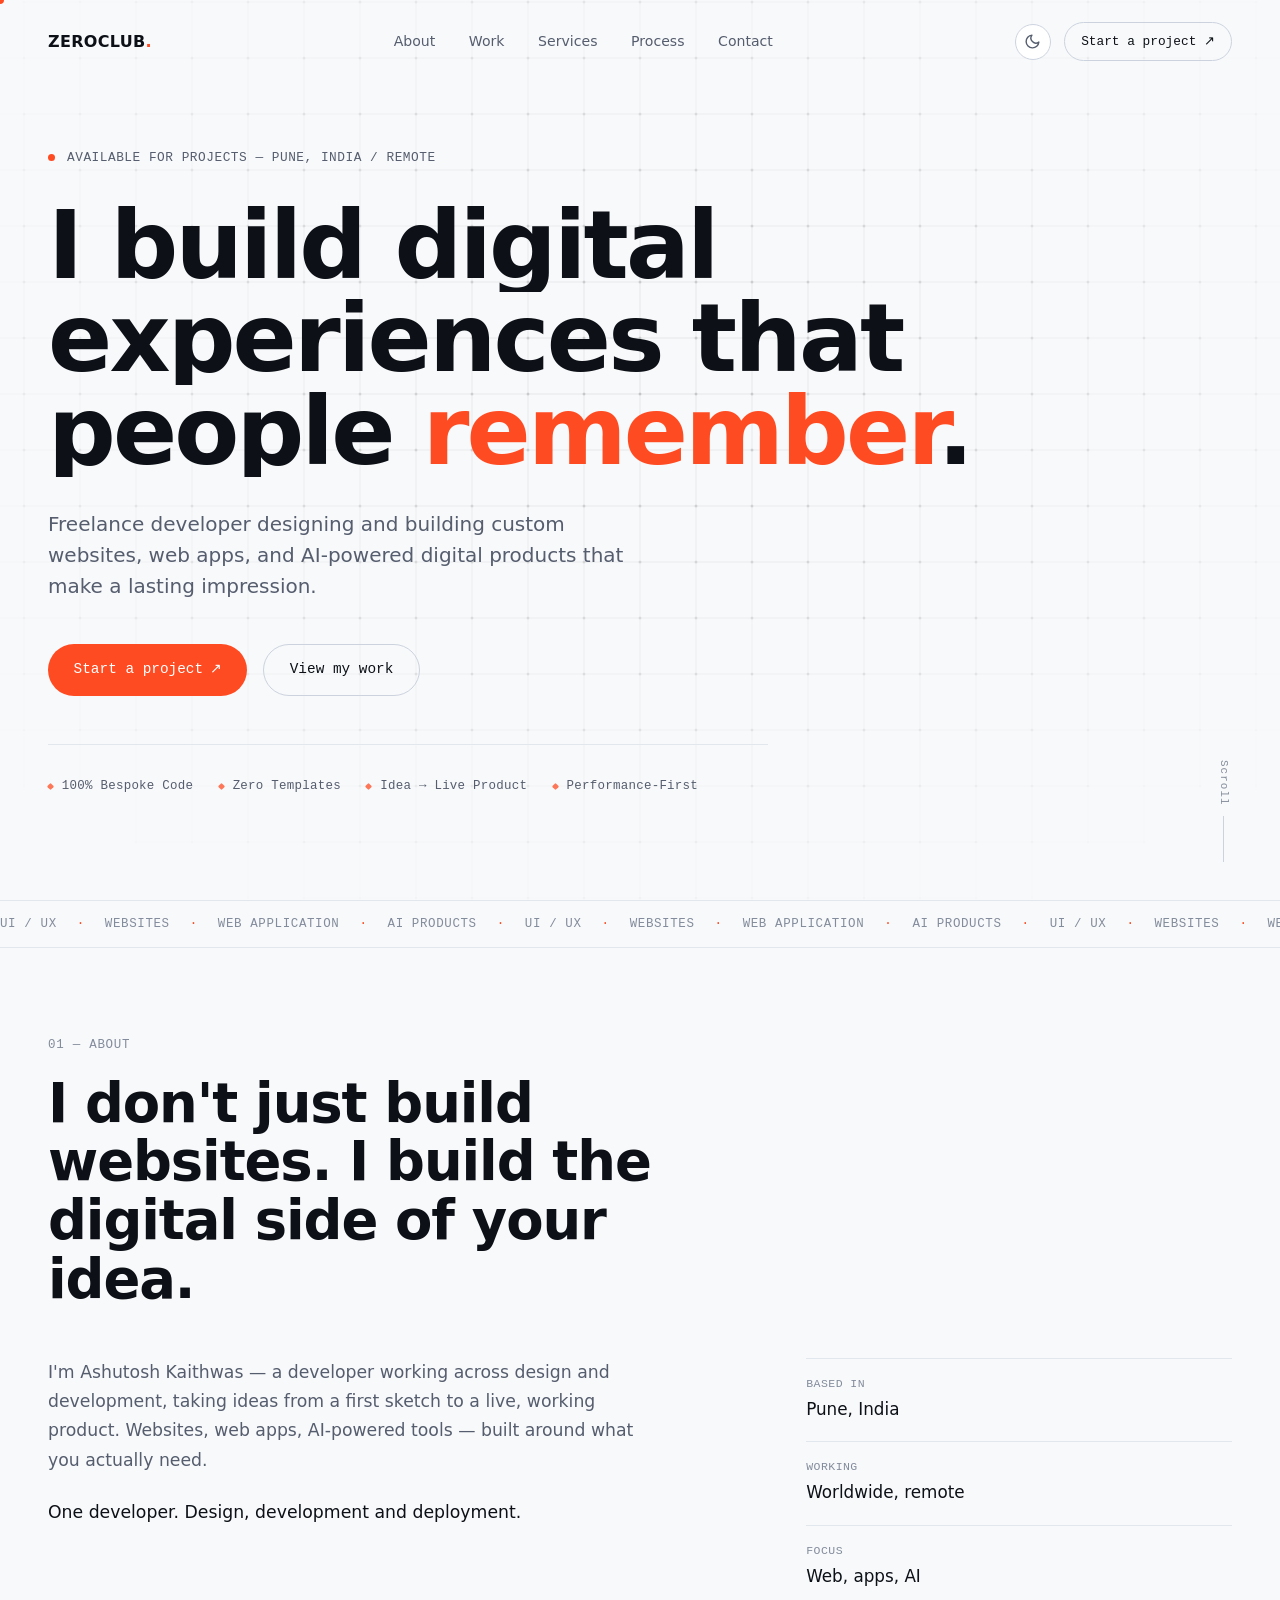
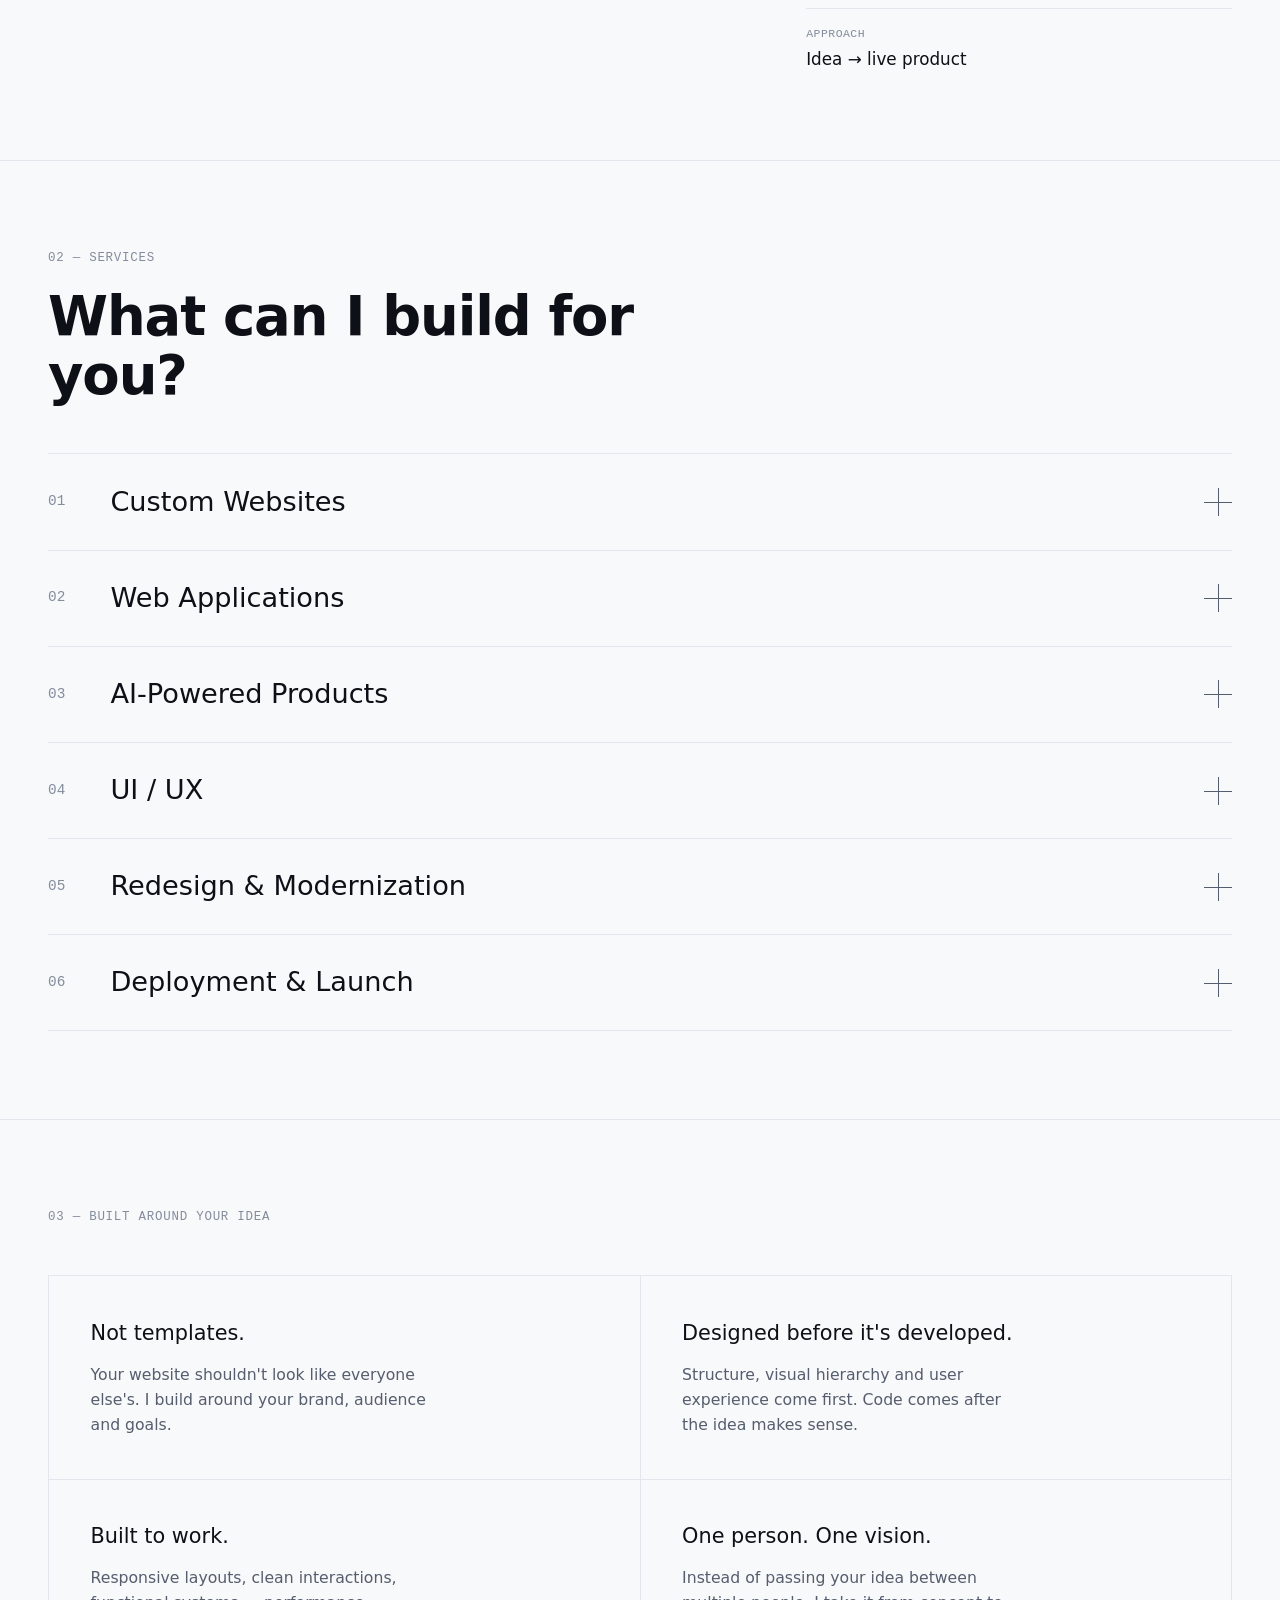
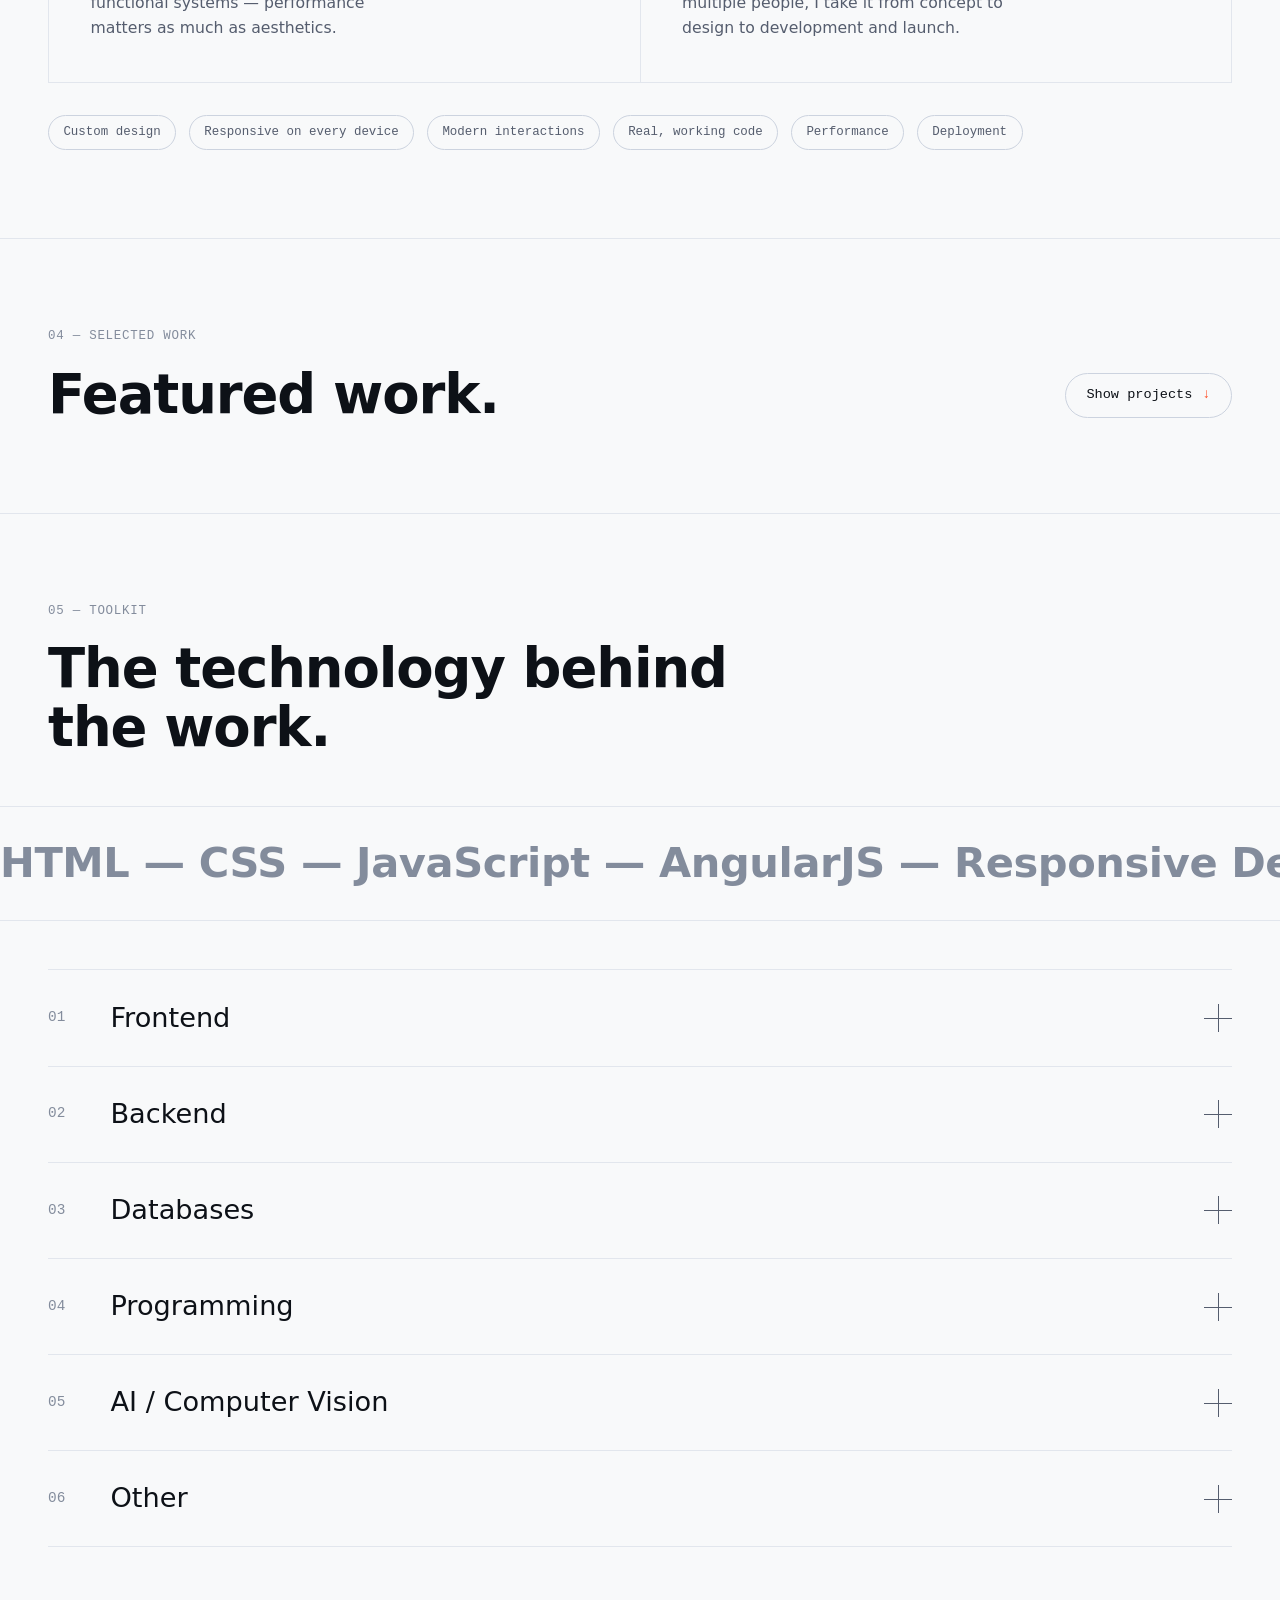
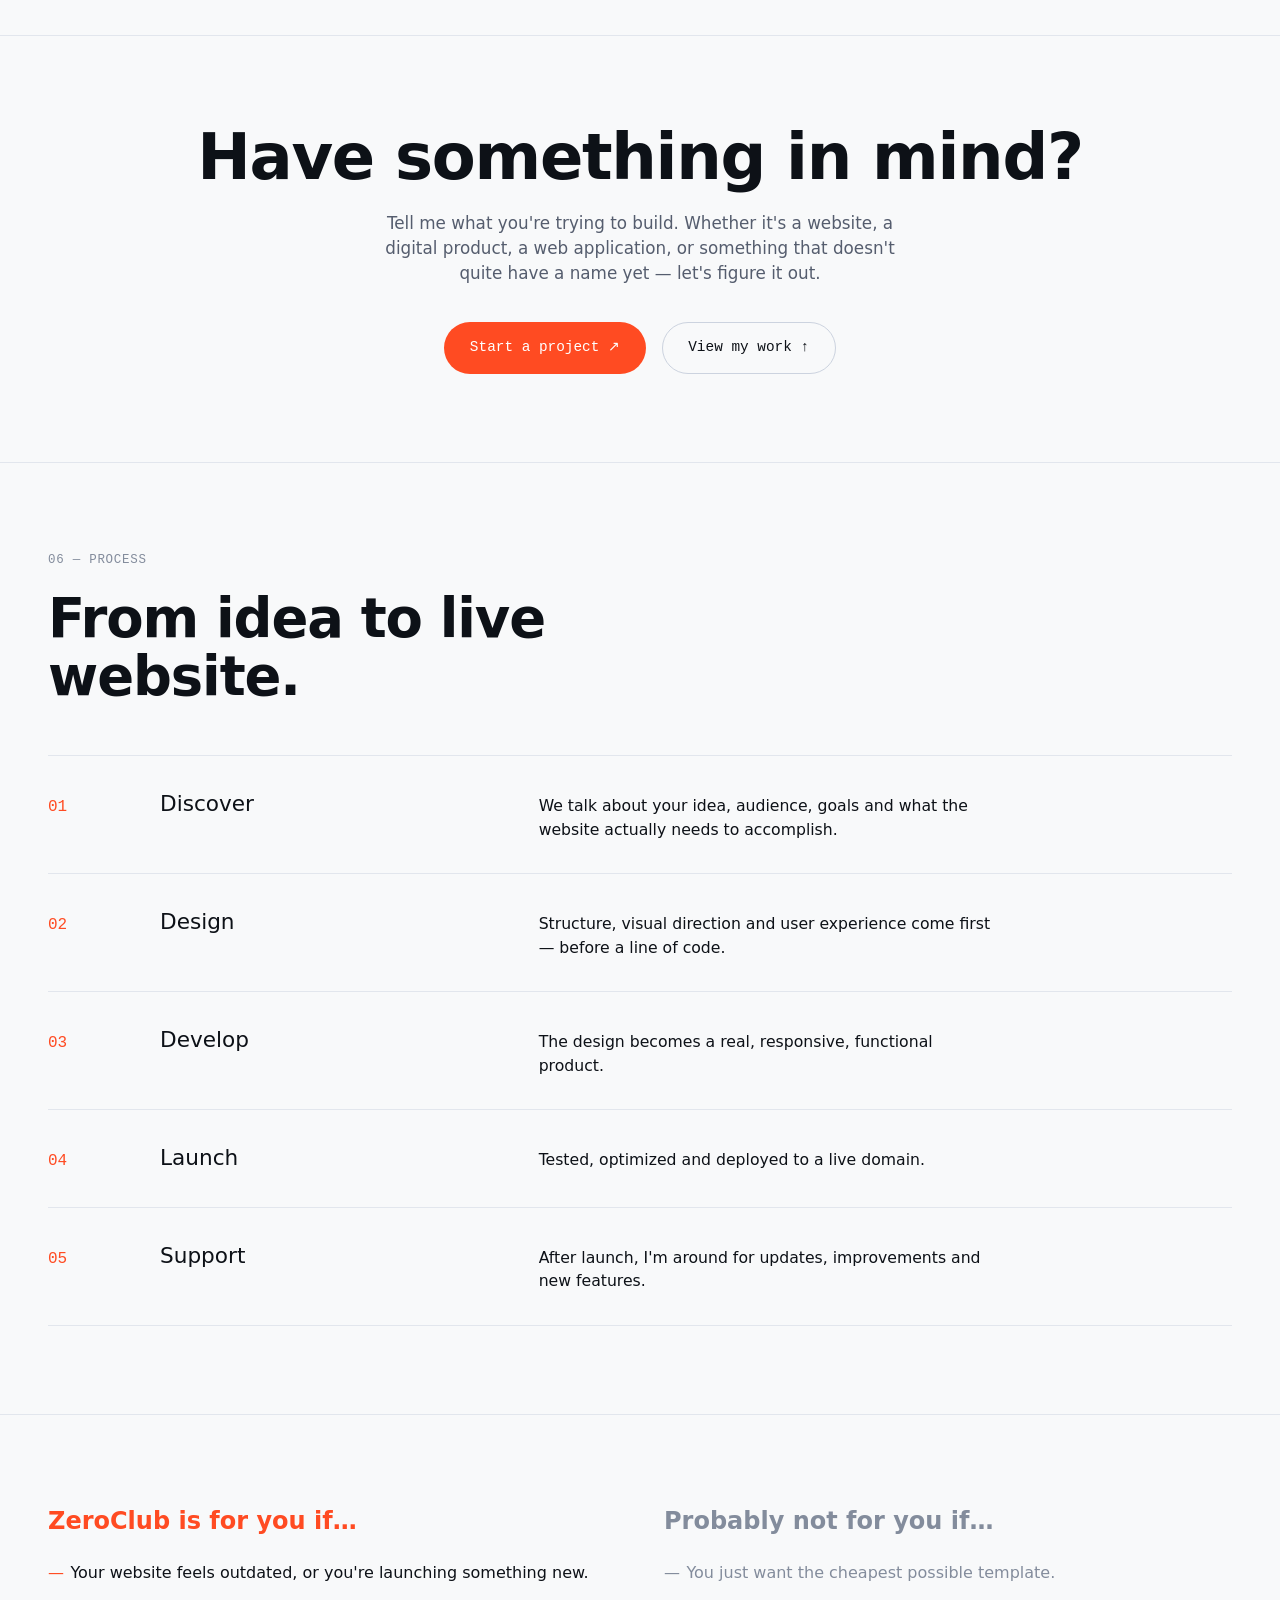
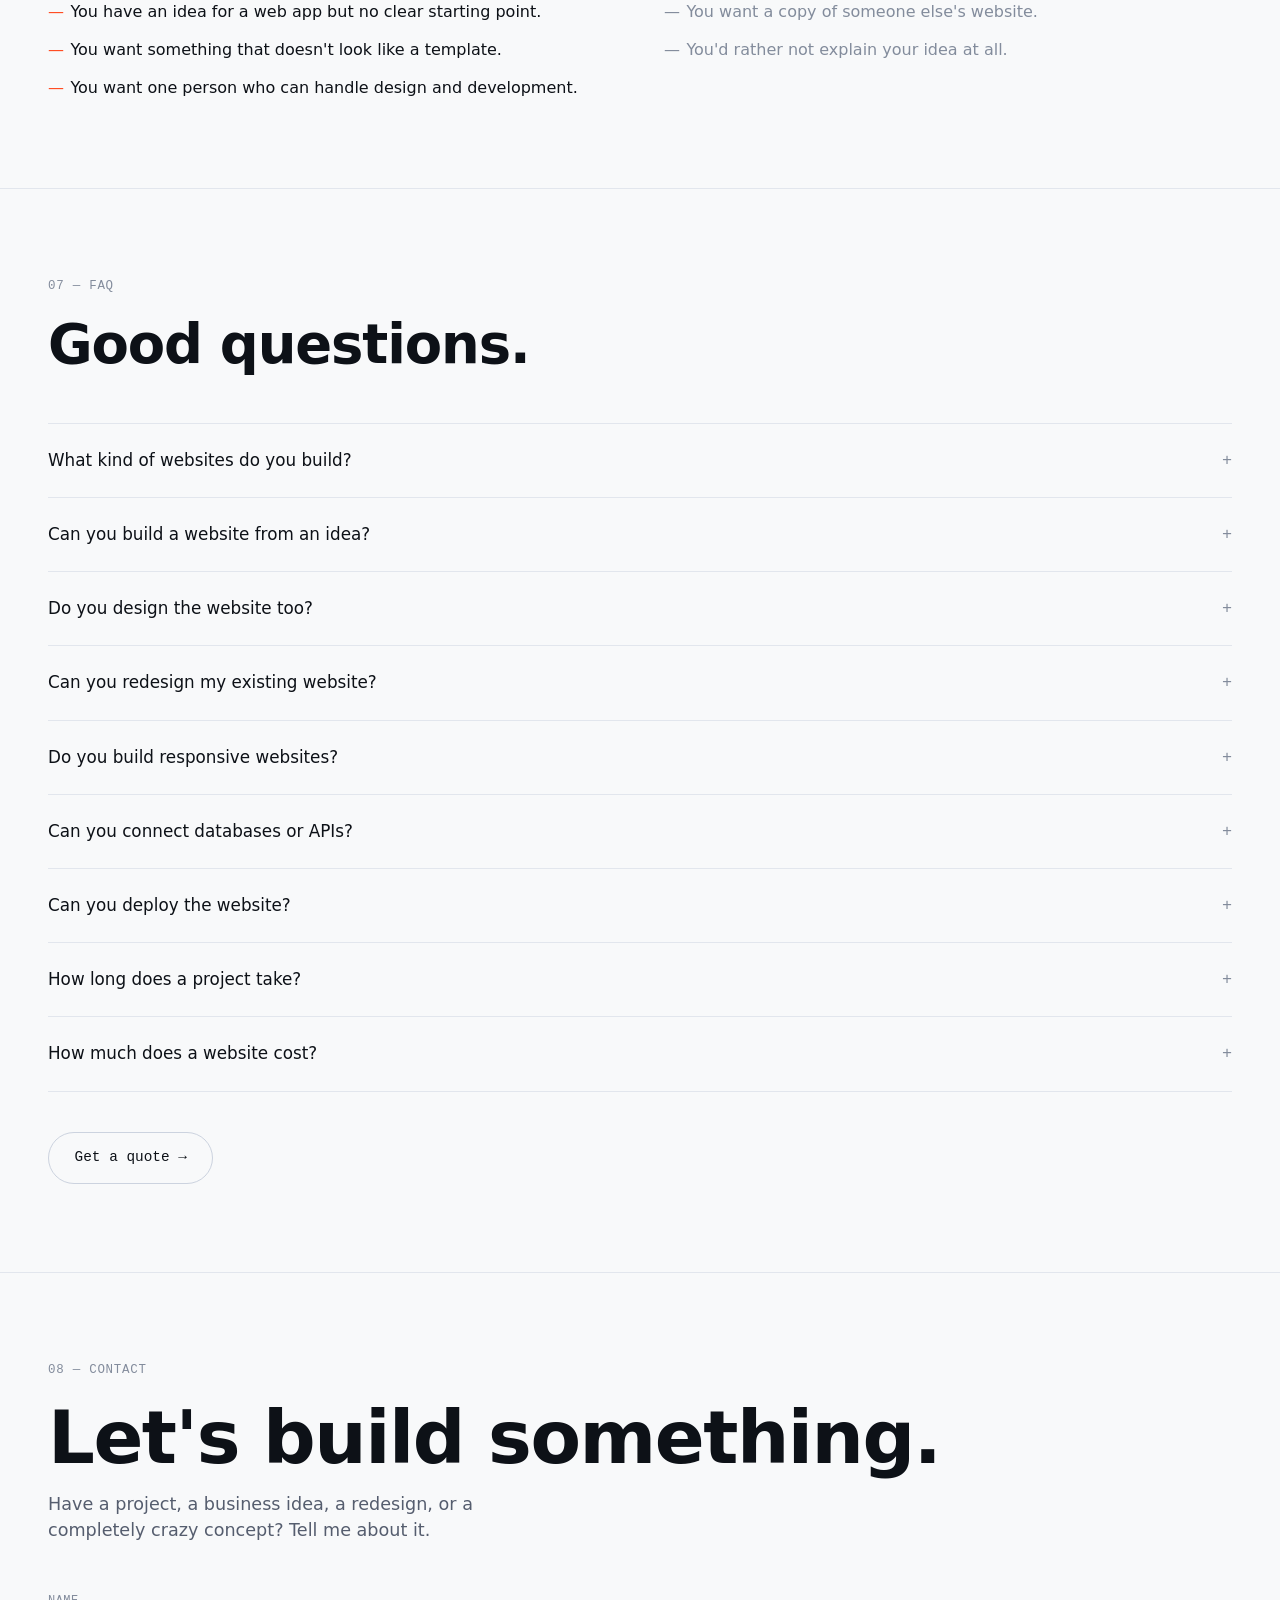
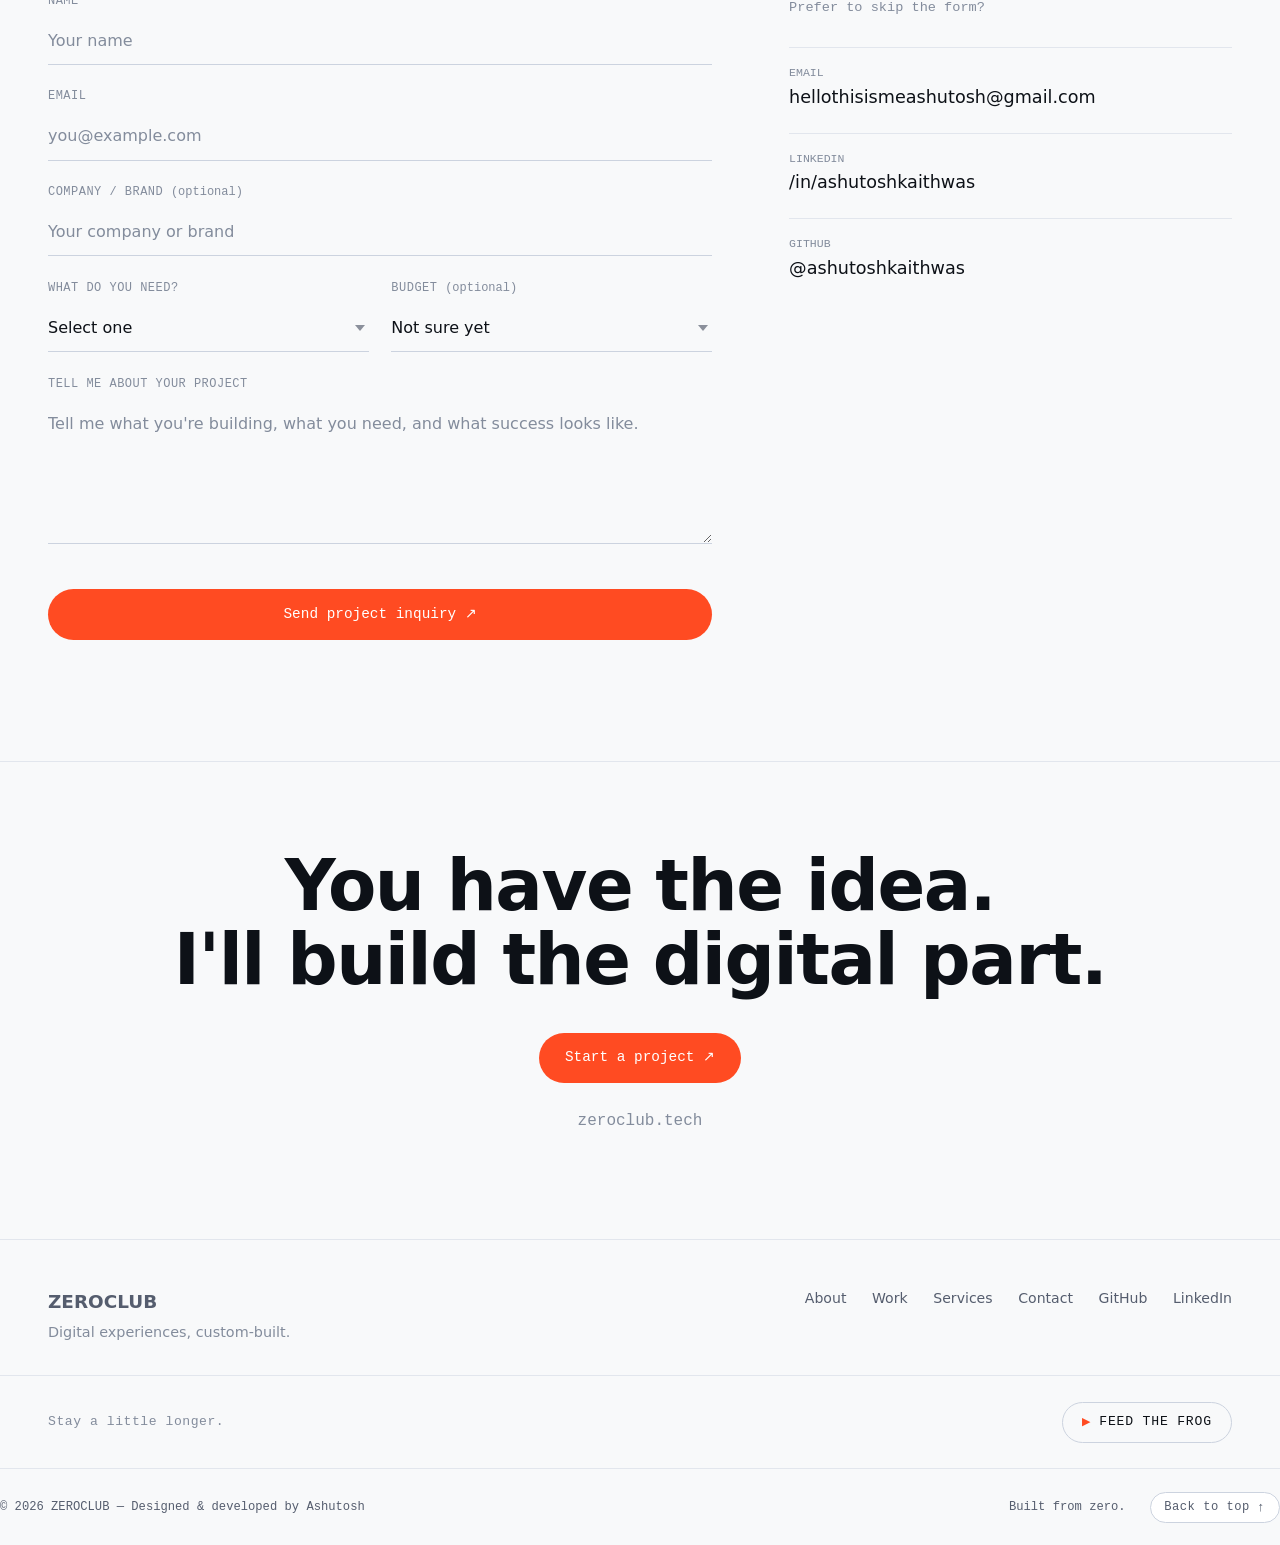
==== commit 8c117df5: "Chanegd email form index.html" ====
--- a/index.html
+++ b/index.html
@@ -101,7 +101,8 @@
       <div class="nav-right">
         <button class="theme-toggle" id="themeToggle" aria-label="Toggle theme" title="Toggle theme" data-cursor-hover>
           <span class="theme-toggle-icon icon-sun" aria-hidden="true">
-            <svg width="17" height="17" viewBox="0 0 24 24" fill="none" stroke="currentColor" stroke-width="2" stroke-linecap="round" stroke-linejoin="round">
+            <svg width="17" height="17" viewBox="0 0 24 24" fill="none" stroke="currentColor" stroke-width="2"
+              stroke-linecap="round" stroke-linejoin="round">
               <circle cx="12" cy="12" r="5"></circle>
               <line x1="12" y1="1" x2="12" y2="3"></line>
               <line x1="12" y1="21" x2="12" y2="23"></line>
@@ -114,13 +115,15 @@
             </svg>
           </span>
           <span class="theme-toggle-icon icon-moon" aria-hidden="true">
-            <svg width="17" height="17" viewBox="0 0 24 24" fill="none" stroke="currentColor" stroke-width="2" stroke-linecap="round" stroke-linejoin="round">
+            <svg width="17" height="17" viewBox="0 0 24 24" fill="none" stroke="currentColor" stroke-width="2"
+              stroke-linecap="round" stroke-linejoin="round">
               <path d="M21 12.79A9 9 0 1 1 11.21 3 7 7 0 0 0 21 12.79z"></path>
             </svg>
           </span>
         </button>
         <a href="#contact" class="nav-cta" data-cursor-hover>Start a project <span class="arrow">↗</span></a>
-        <button class="nav-menu-btn" id="menuBtn" aria-label="Open menu" aria-expanded="false" aria-controls="mobileMenu">
+        <button class="nav-menu-btn" id="menuBtn" aria-label="Open menu" aria-expanded="false"
+          aria-controls="mobileMenu">
           <span></span><span></span>
         </button>
       </div>
@@ -200,16 +203,20 @@
     <div class="strip" aria-hidden="true">
       <div class="strip-track">
         <div class="strip-group">
-          <span>UI / UX</span><span>·</span><span>WEBSITES</span><span>·</span><span>WEB APPLICATION</span><span>·</span><span>AI PRODUCTS</span><span>·</span>
+          <span>UI / UX</span><span>·</span><span>WEBSITES</span><span>·</span><span>WEB
+            APPLICATION</span><span>·</span><span>AI PRODUCTS</span><span>·</span>
         </div>
         <div class="strip-group">
-          <span>UI / UX</span><span>·</span><span>WEBSITES</span><span>·</span><span>WEB APPLICATION</span><span>·</span><span>AI PRODUCTS</span><span>·</span>
+          <span>UI / UX</span><span>·</span><span>WEBSITES</span><span>·</span><span>WEB
+            APPLICATION</span><span>·</span><span>AI PRODUCTS</span><span>·</span>
         </div>
         <div class="strip-group">
-          <span>UI / UX</span><span>·</span><span>WEBSITES</span><span>·</span><span>WEB APPLICATION</span><span>·</span><span>AI PRODUCTS</span><span>·</span>
+          <span>UI / UX</span><span>·</span><span>WEBSITES</span><span>·</span><span>WEB
+            APPLICATION</span><span>·</span><span>AI PRODUCTS</span><span>·</span>
         </div>
         <div class="strip-group">
-          <span>UI / UX</span><span>·</span><span>WEBSITES</span><span>·</span><span>WEB APPLICATION</span><span>·</span><span>AI PRODUCTS</span><span>·</span>
+          <span>UI / UX</span><span>·</span><span>WEBSITES</span><span>·</span><span>WEB
+            APPLICATION</span><span>·</span><span>AI PRODUCTS</span><span>·</span>
         </div>
       </div>
     </div>
@@ -440,9 +447,9 @@
 
           <div class="contact-direct reveal-up">
             <p class="contact-direct-lead">Prefer to skip the form?</p>
-            <a href="mailto:hello@zeroclub.tech" class="contact-link" data-cursor-hover>
+            <a href="mailto:hellothisismeashutosh@gmail.com" class="contact-link" data-cursor-hover>
               <span class="contact-link-label">Email</span>
-              <span class="contact-link-value">hello@zeroclub.tech</span>
+              <span class="contact-link-value">hellothisismeashutosh@gmail.com</span>
             </a>
             <a href="https://linkedin.com/in/ashutosh-kaithwas" class="contact-link" target="_blank"
               rel="noopener noreferrer" data-cursor-hover>
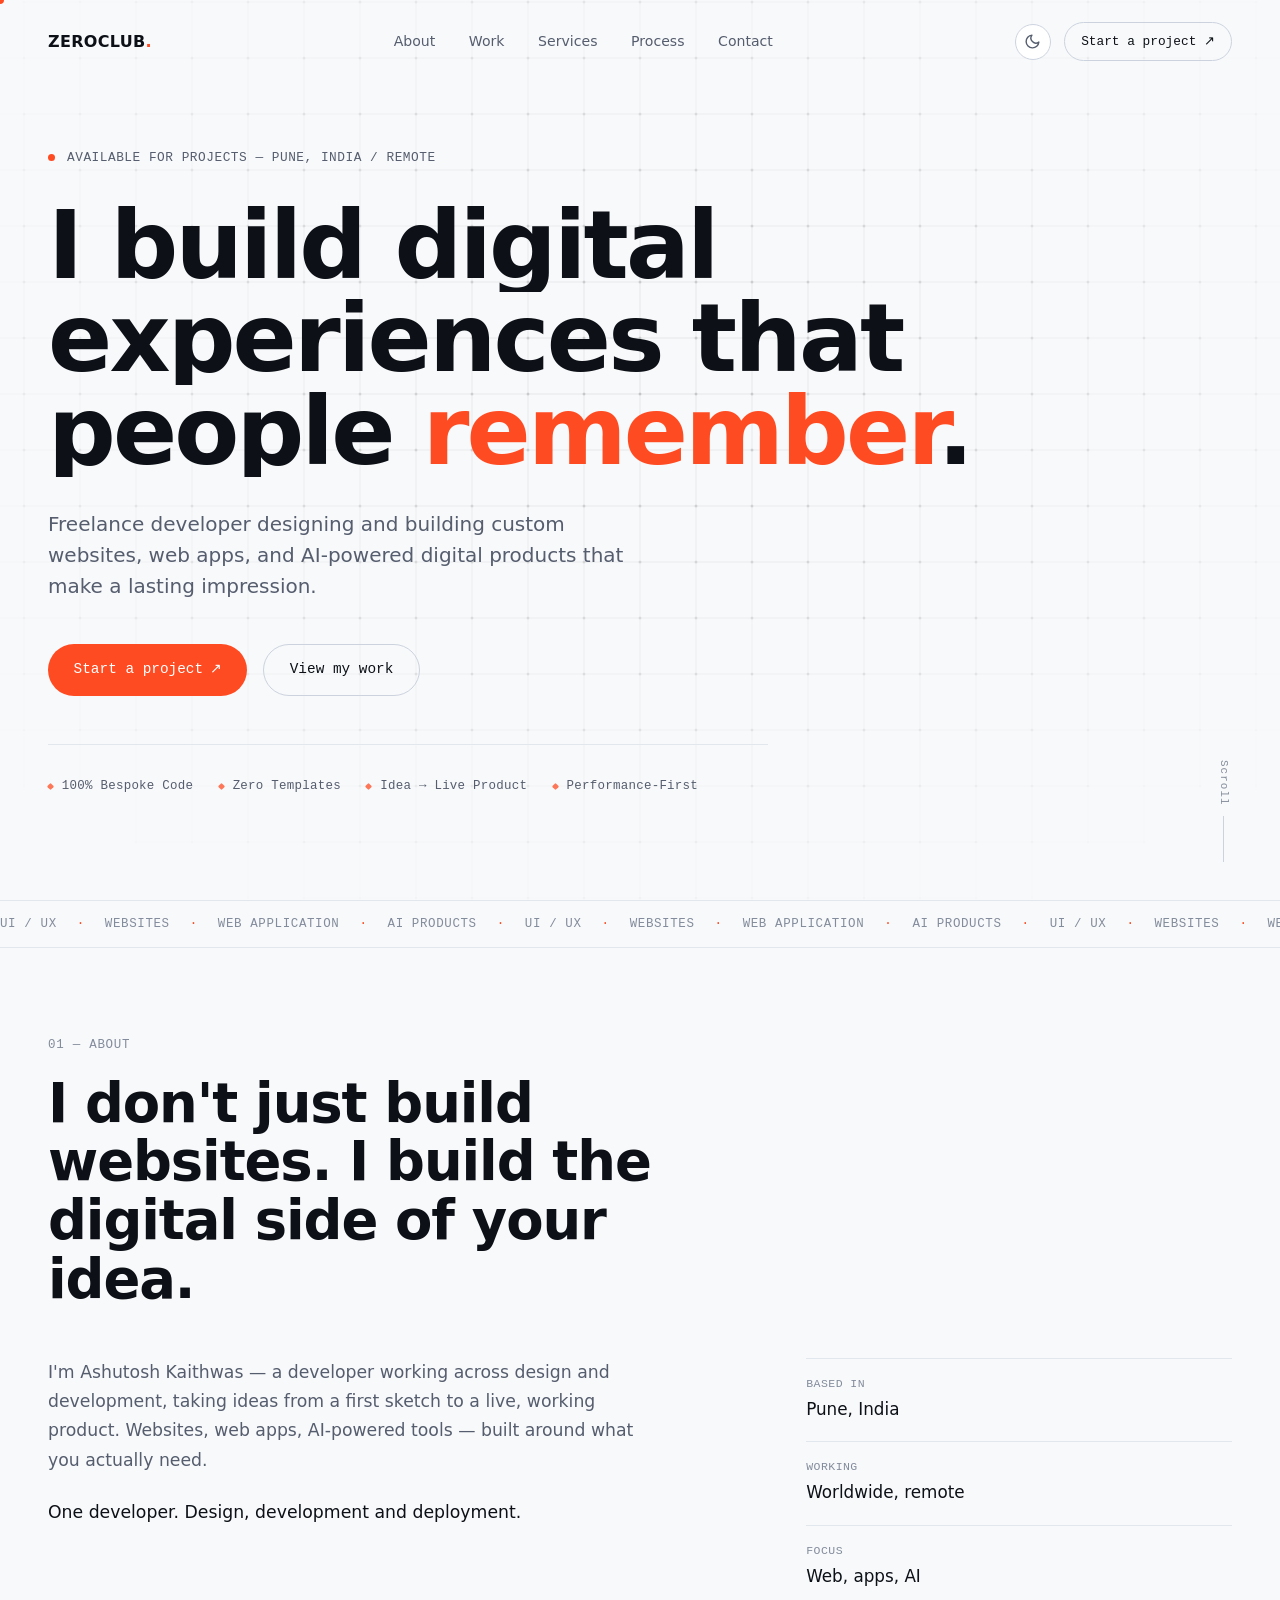
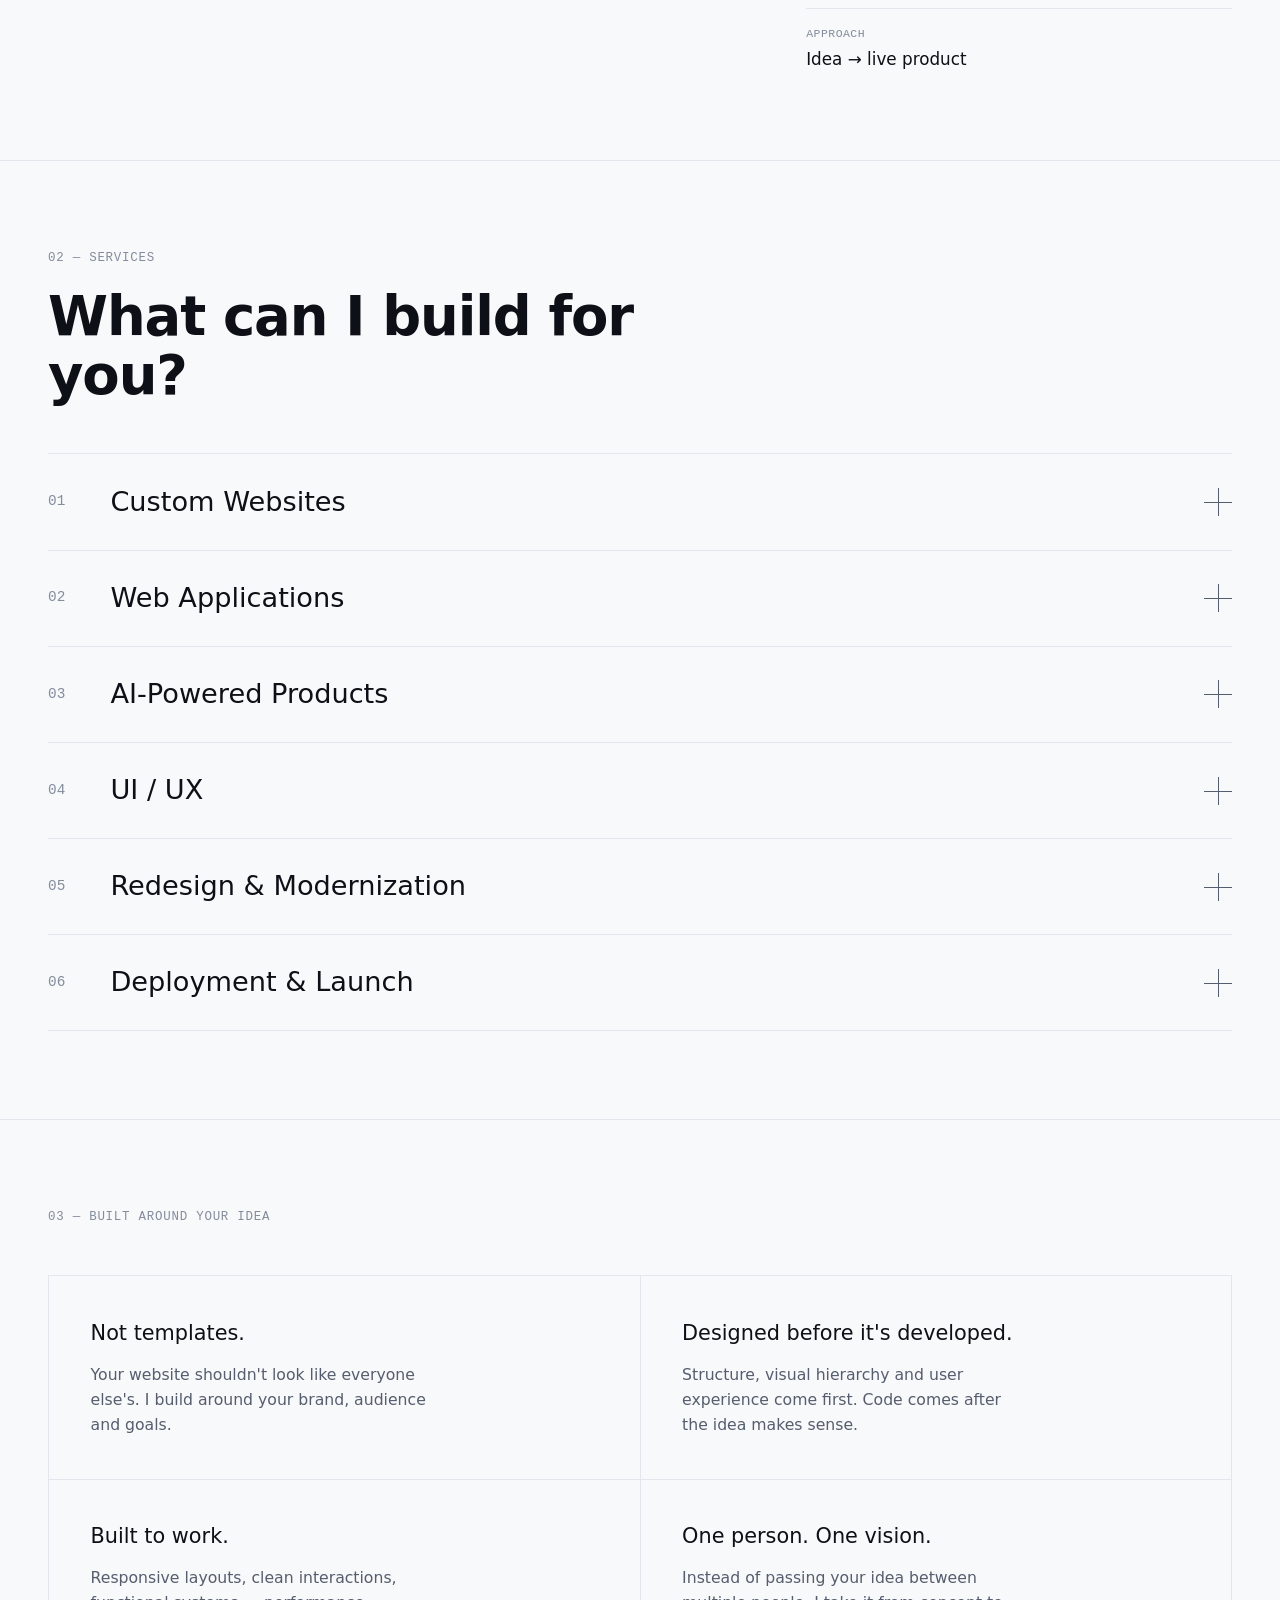
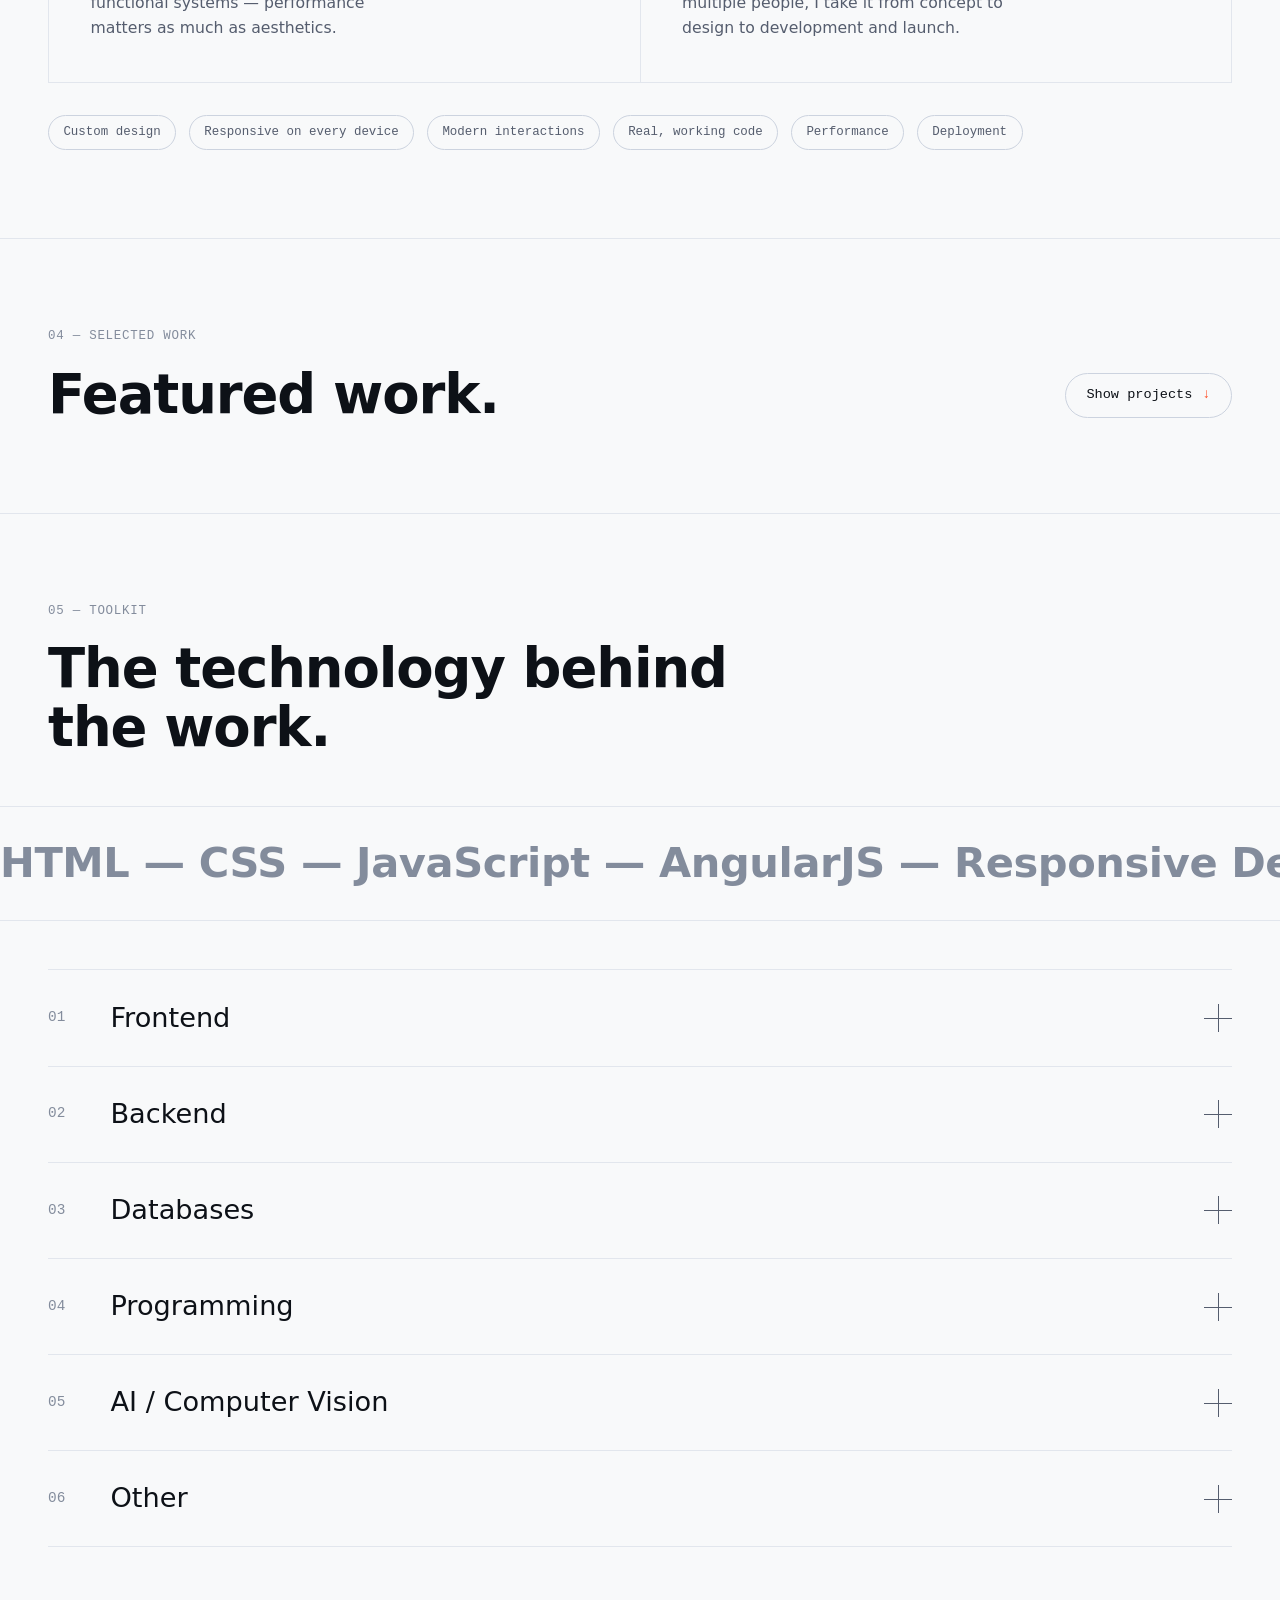
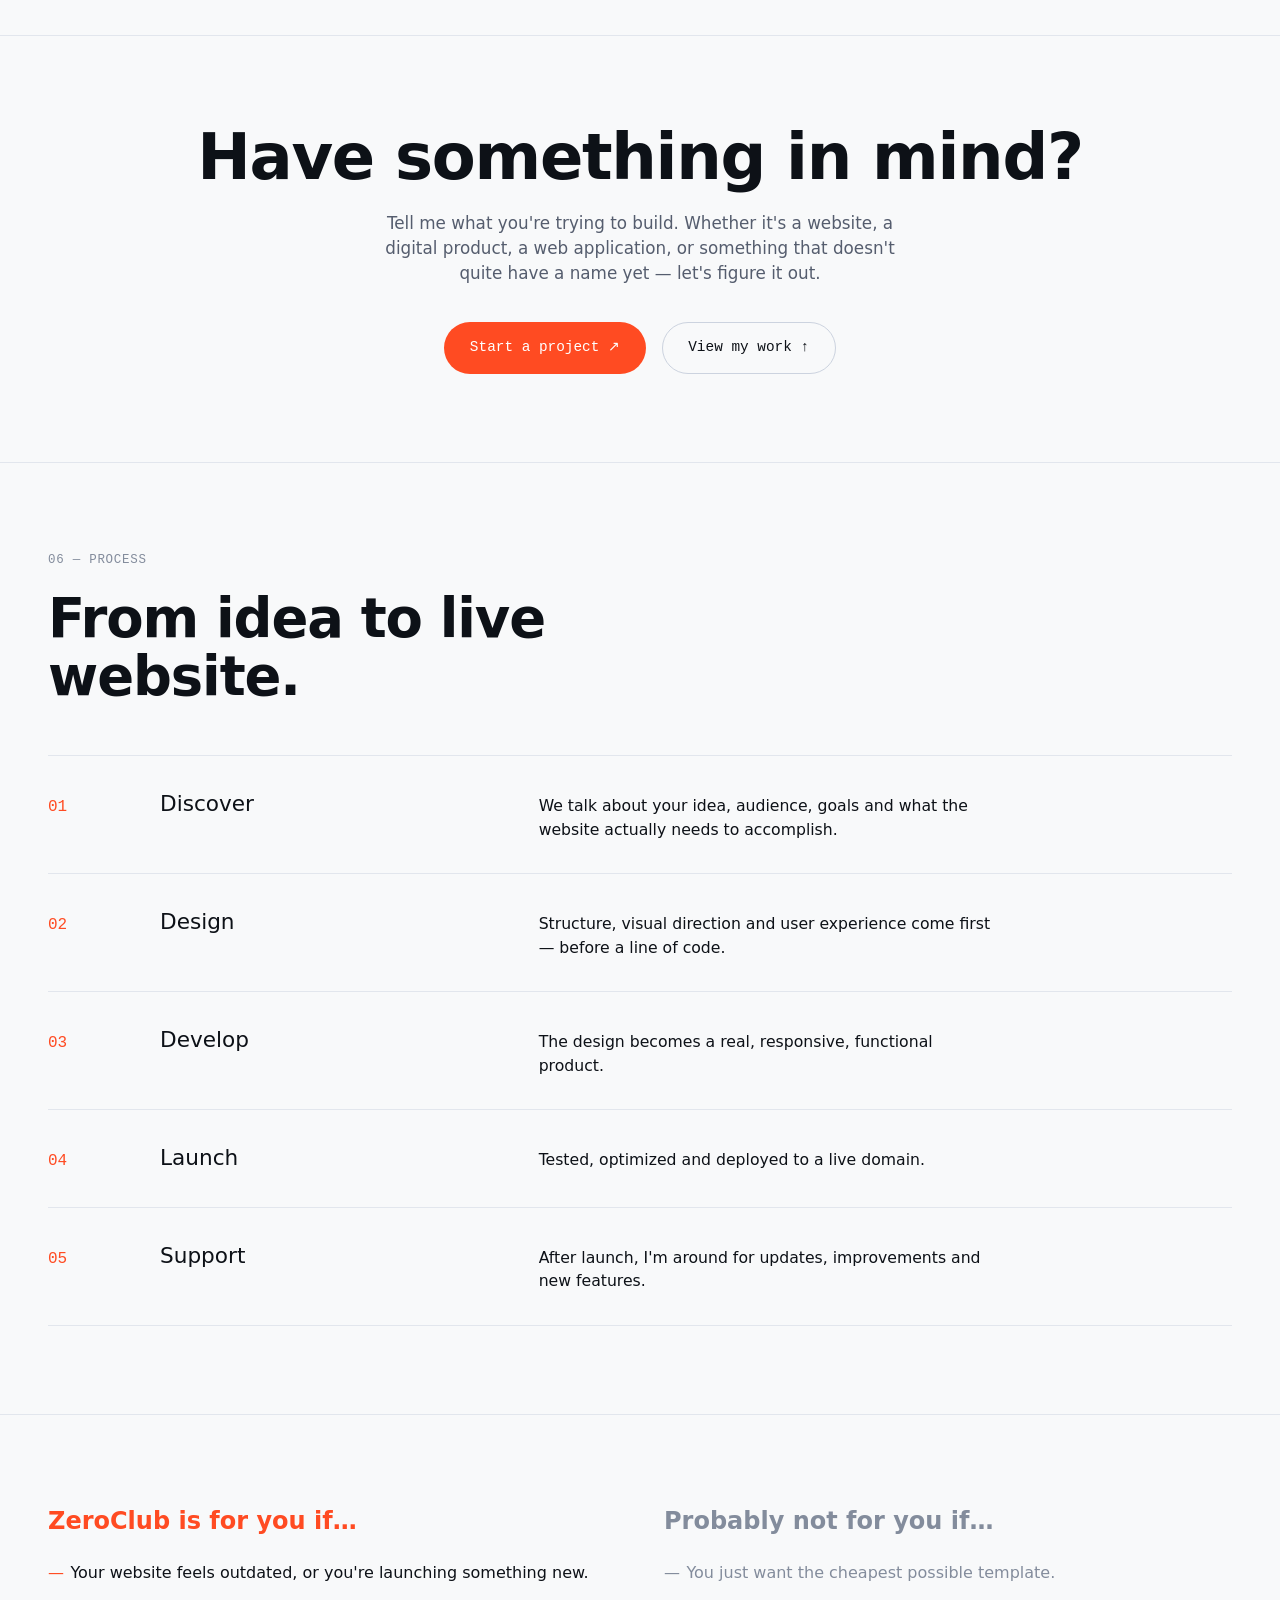
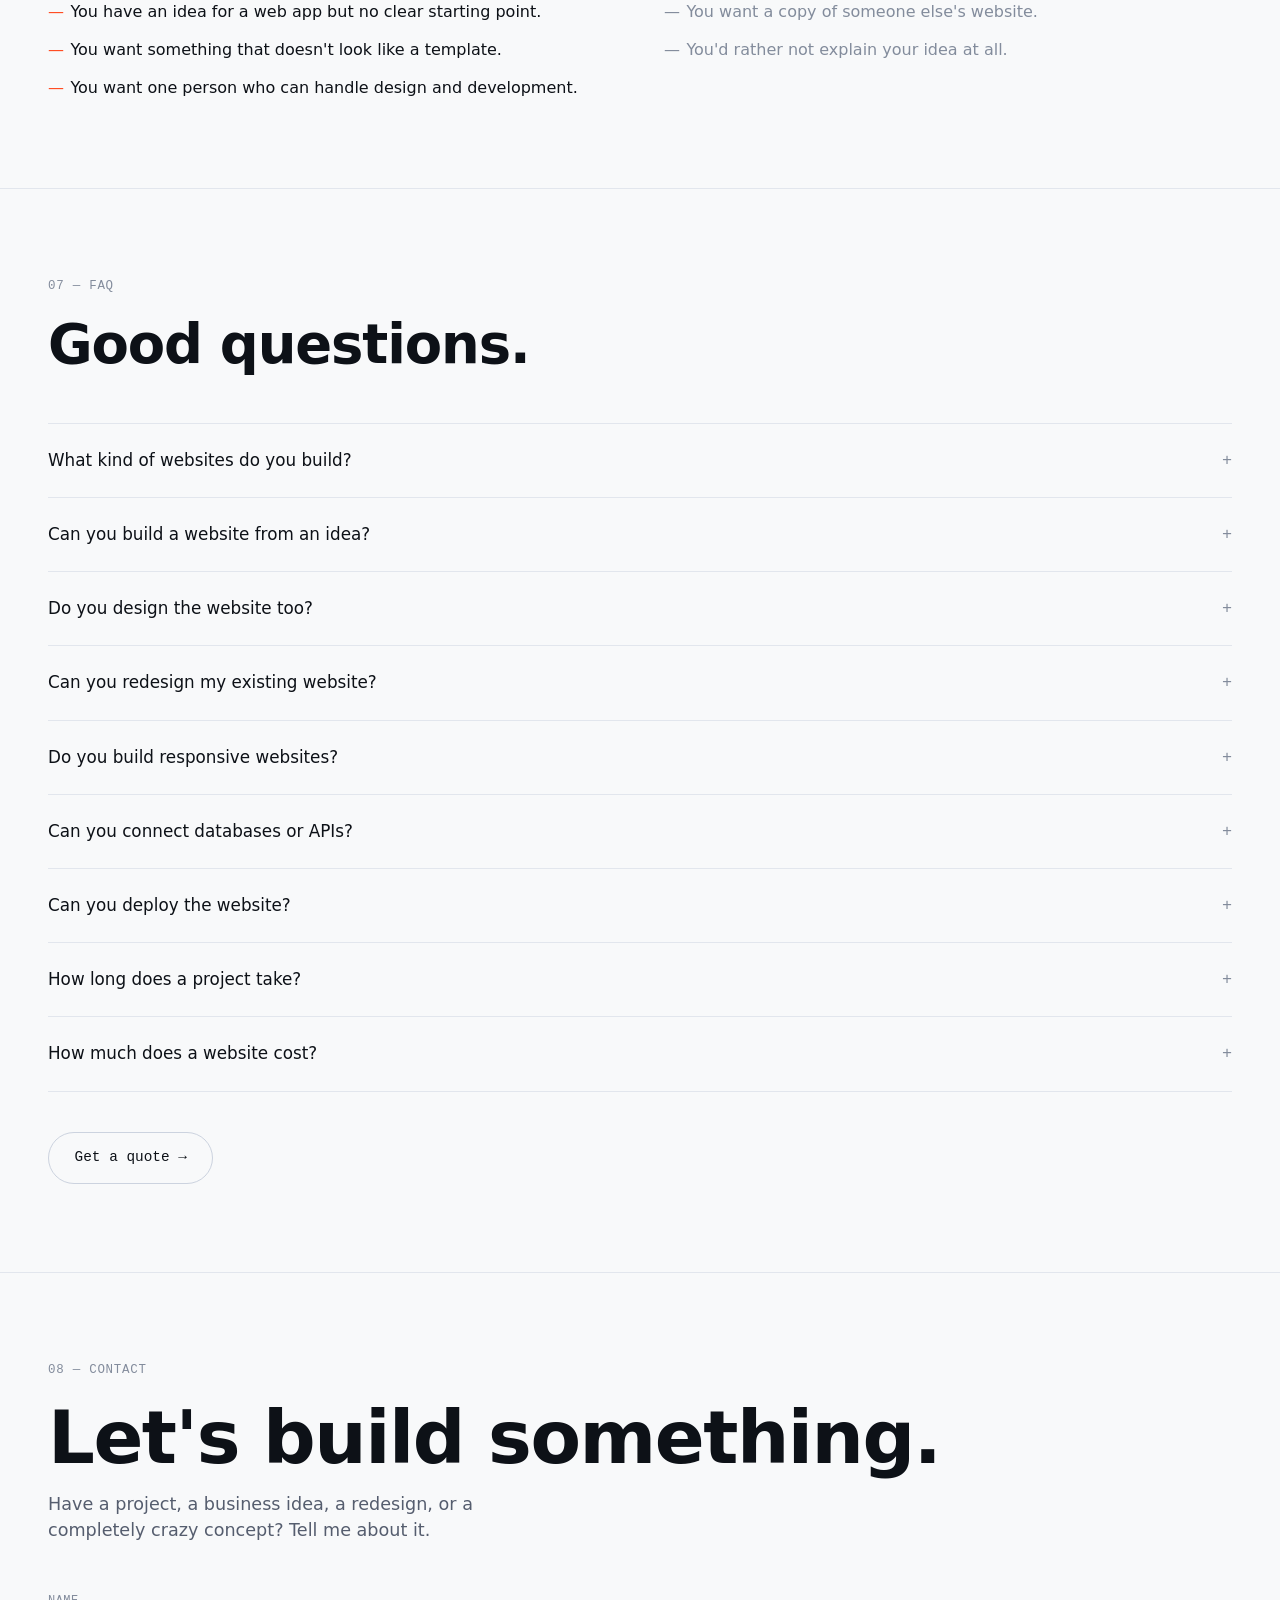
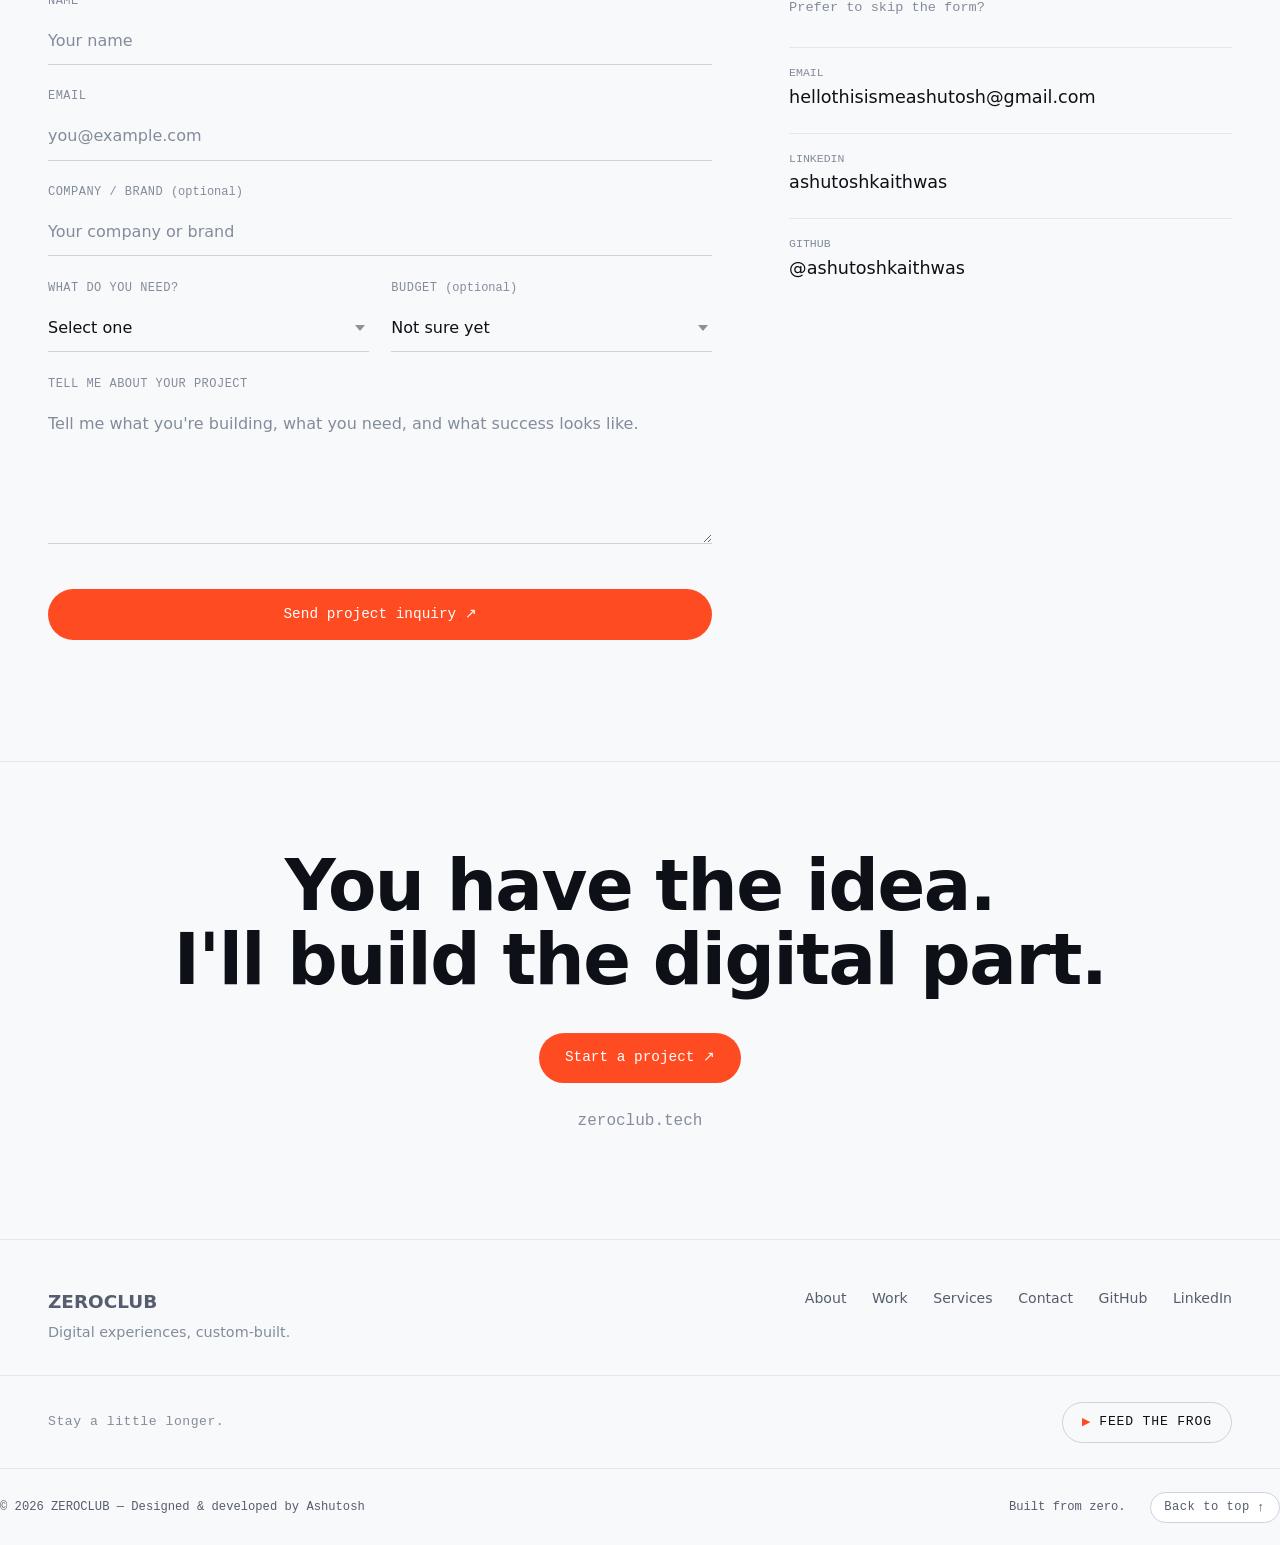
==== commit a5d77c4e: "Fixed Linked in routing and email" ====
--- a/index.html
+++ b/index.html
@@ -451,10 +451,10 @@
               <span class="contact-link-label">Email</span>
               <span class="contact-link-value">hellothisismeashutosh@gmail.com</span>
             </a>
-            <a href="https://linkedin.com/in/ashutosh-kaithwas" class="contact-link" target="_blank"
+            <a href="https://www.linkedin.com/in/ashutoshkaithwas/" class="contact-link" target="_blank"
               rel="noopener noreferrer" data-cursor-hover>
               <span class="contact-link-label">LinkedIn</span>
-              <span class="contact-link-value">/in/ashutoshkaithwas</span>
+              <span class="contact-link-value">ashutoshkaithwas</span>
             </a>
             <a href="https://github.com/ashutoshkaithwas" class="contact-link" target="_blank" rel="noopener noreferrer"
               data-cursor-hover>
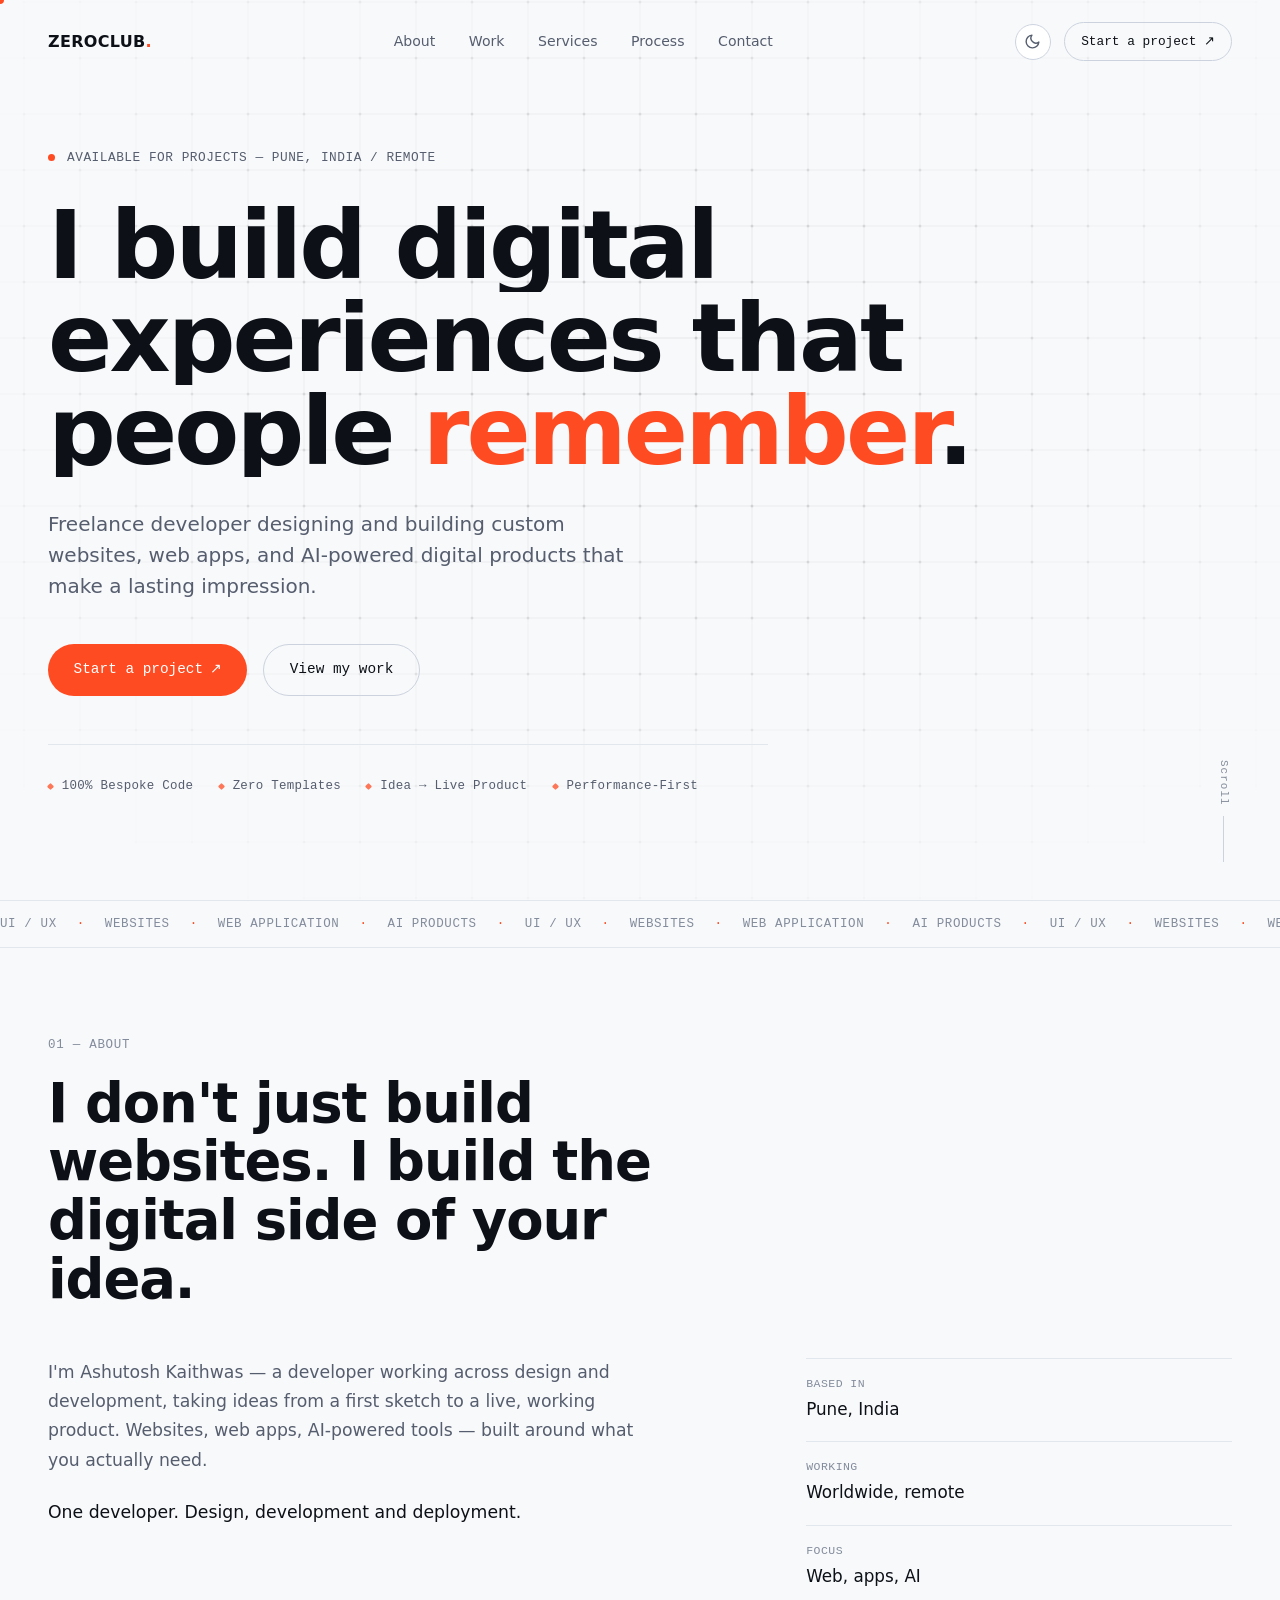
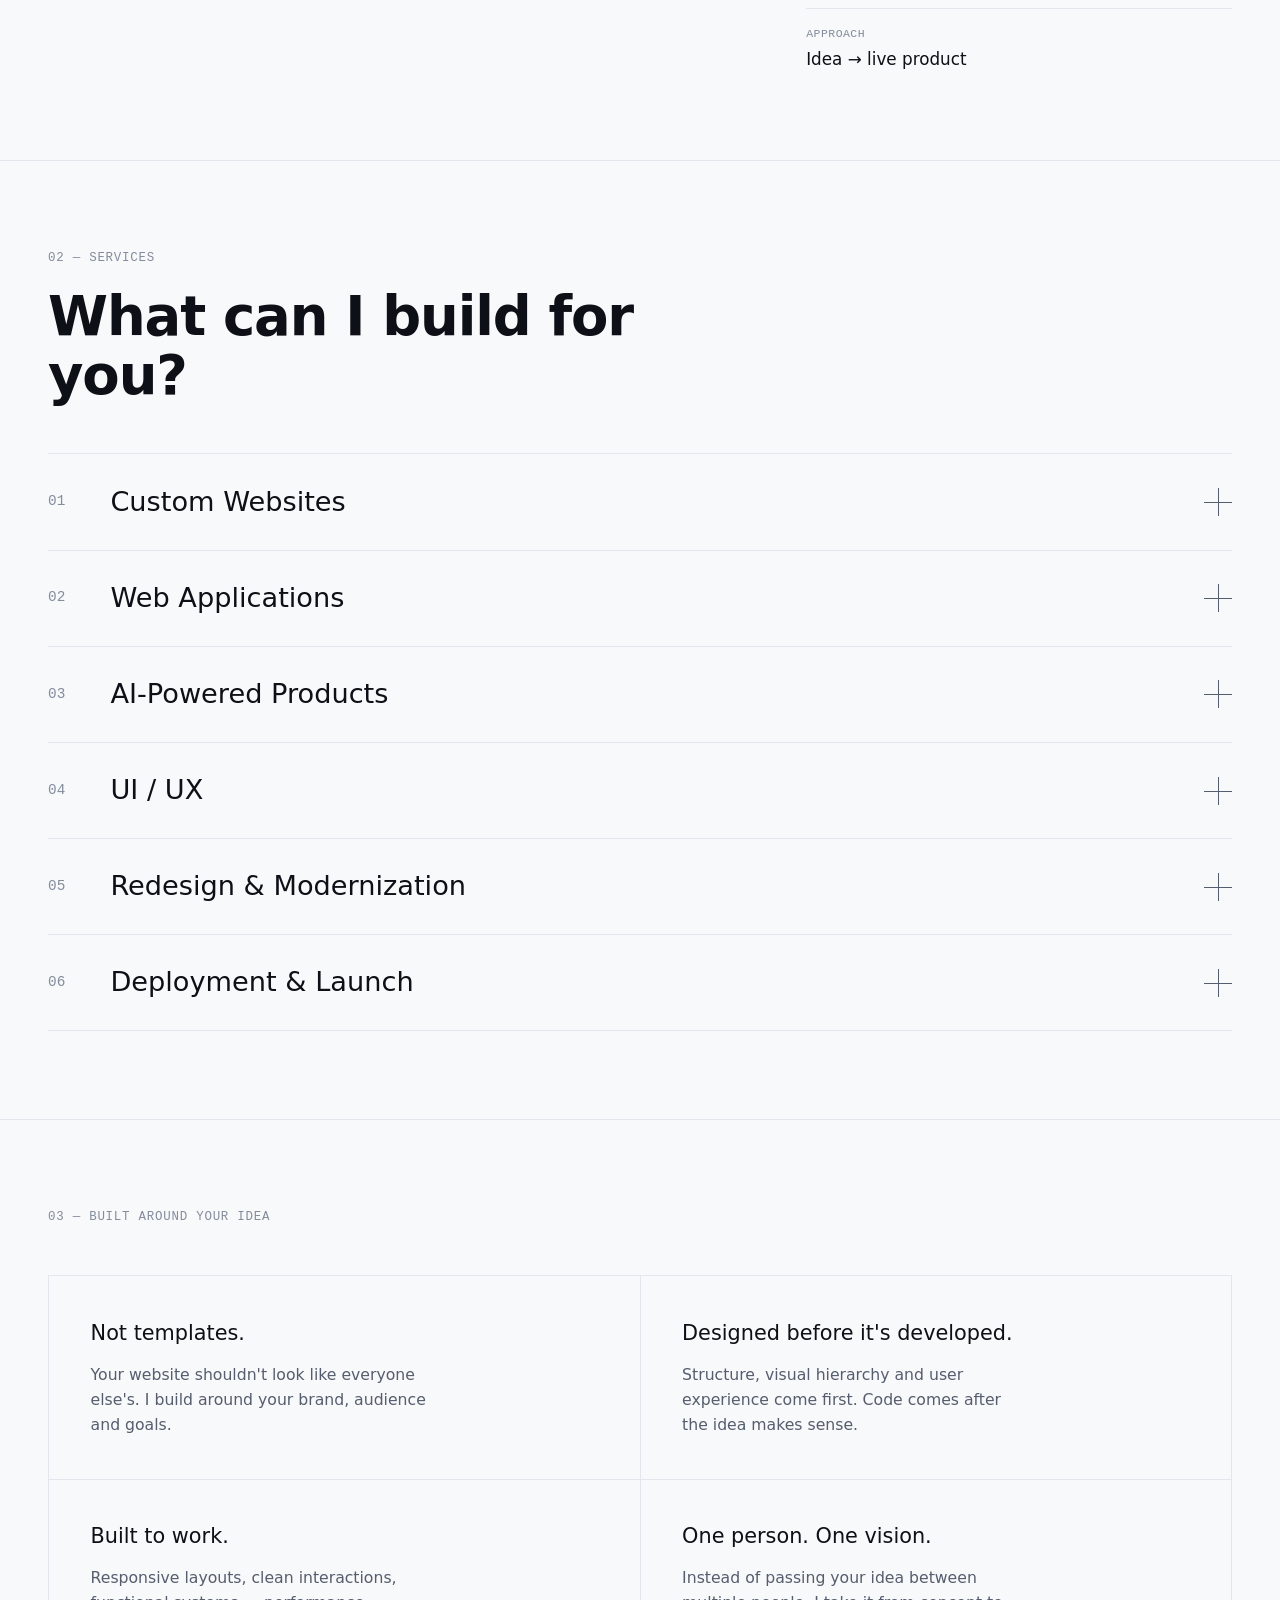
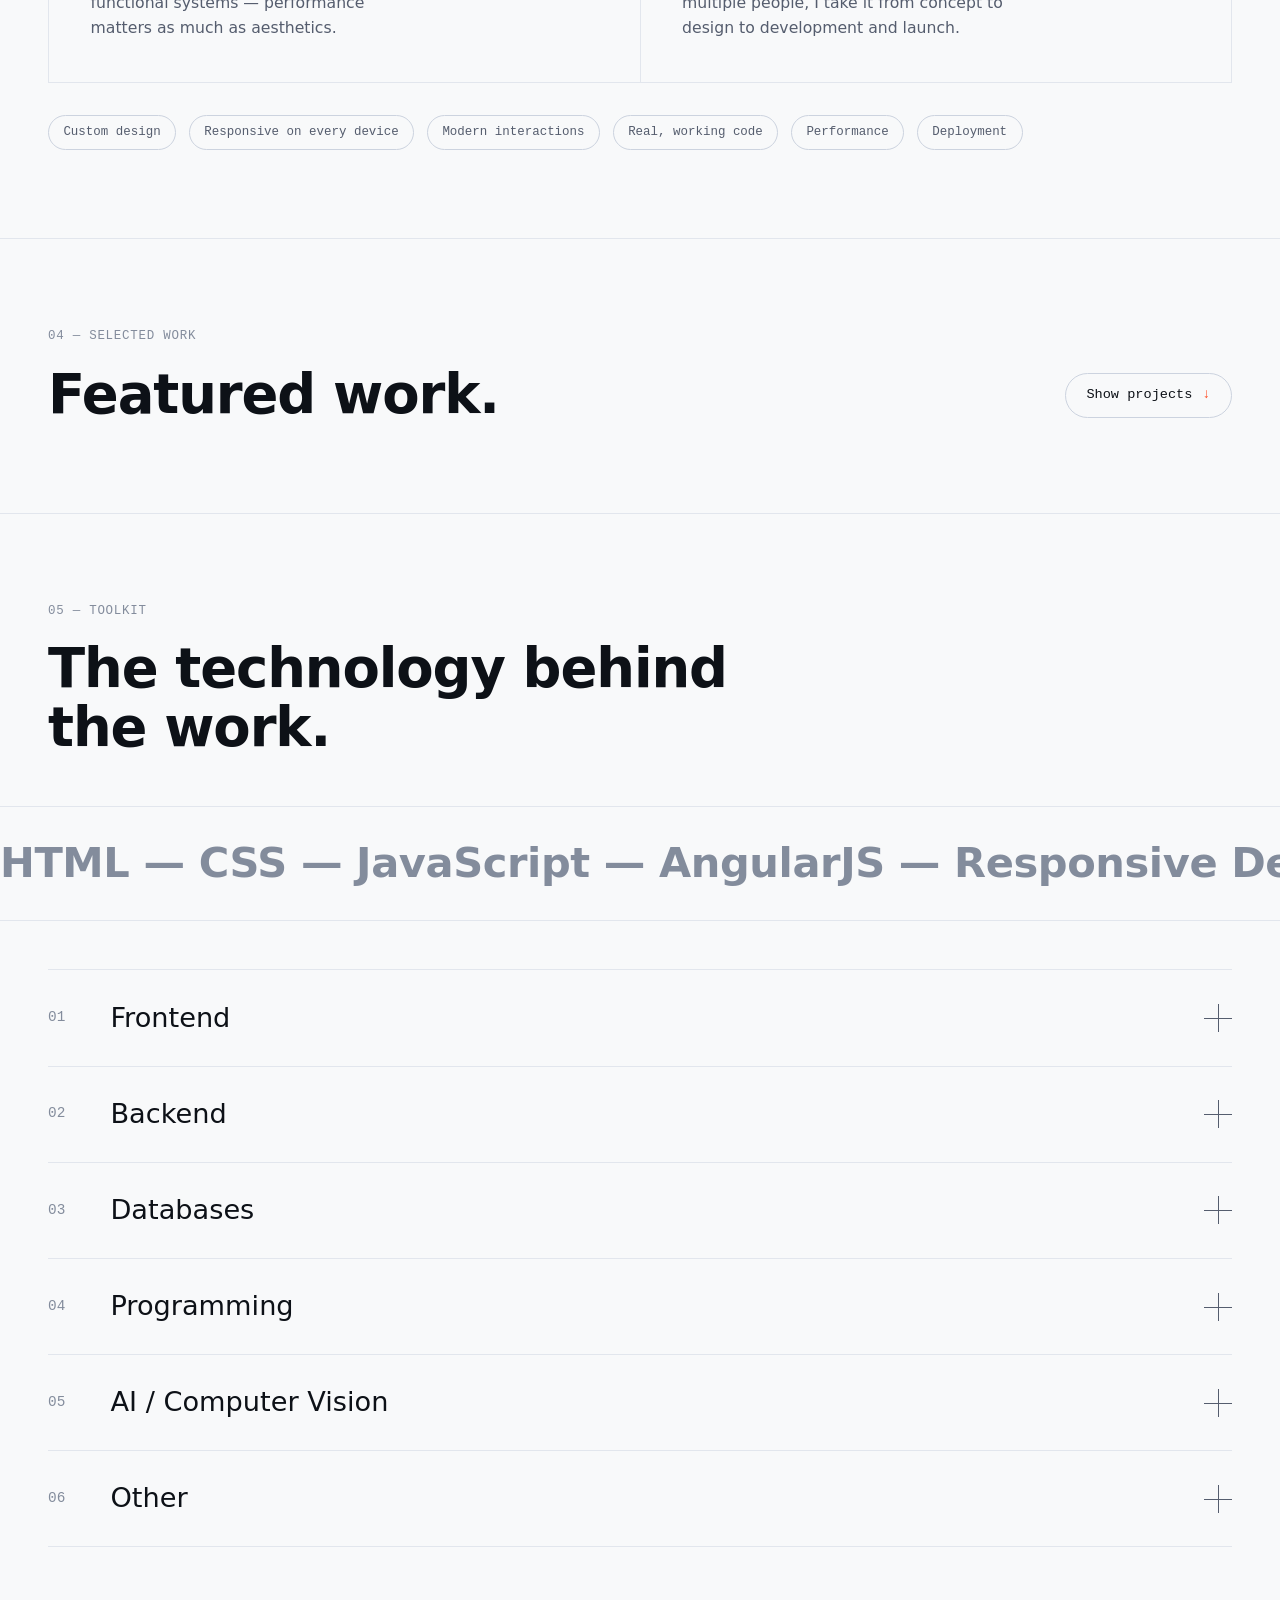
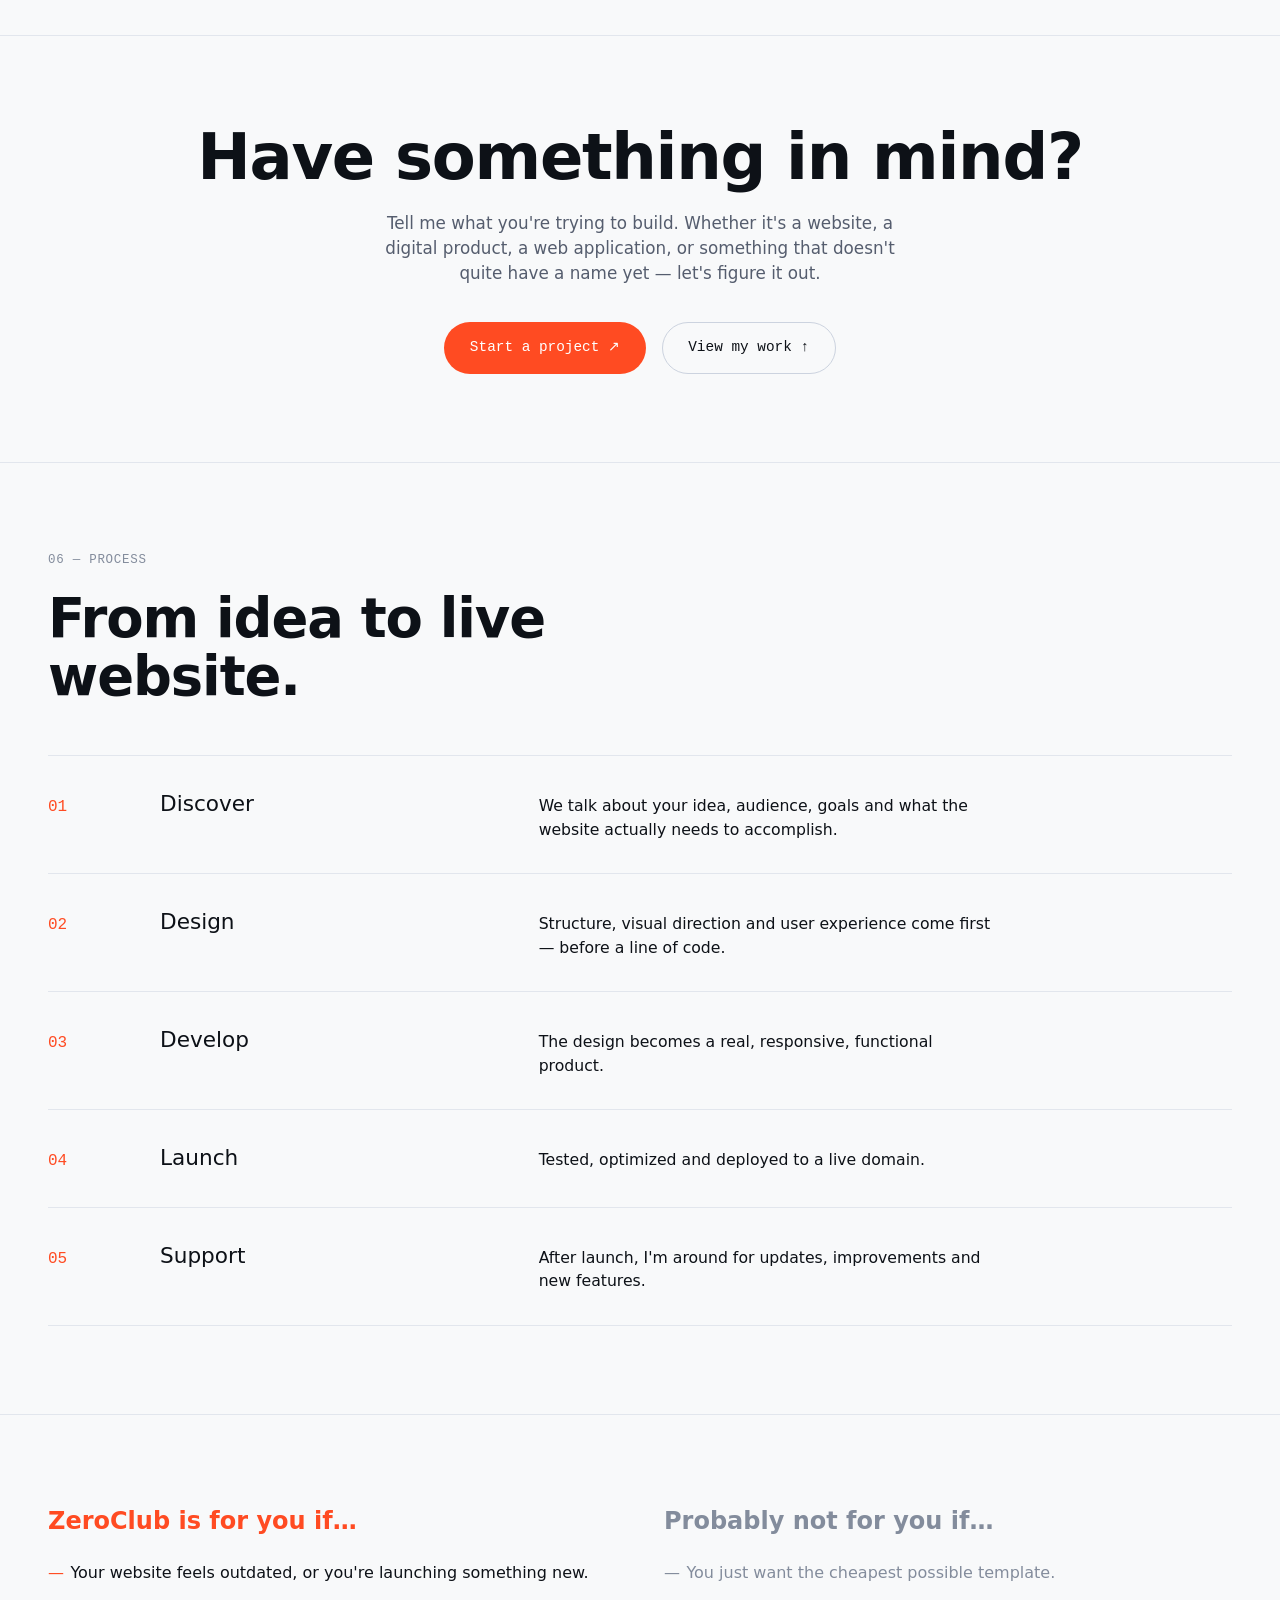
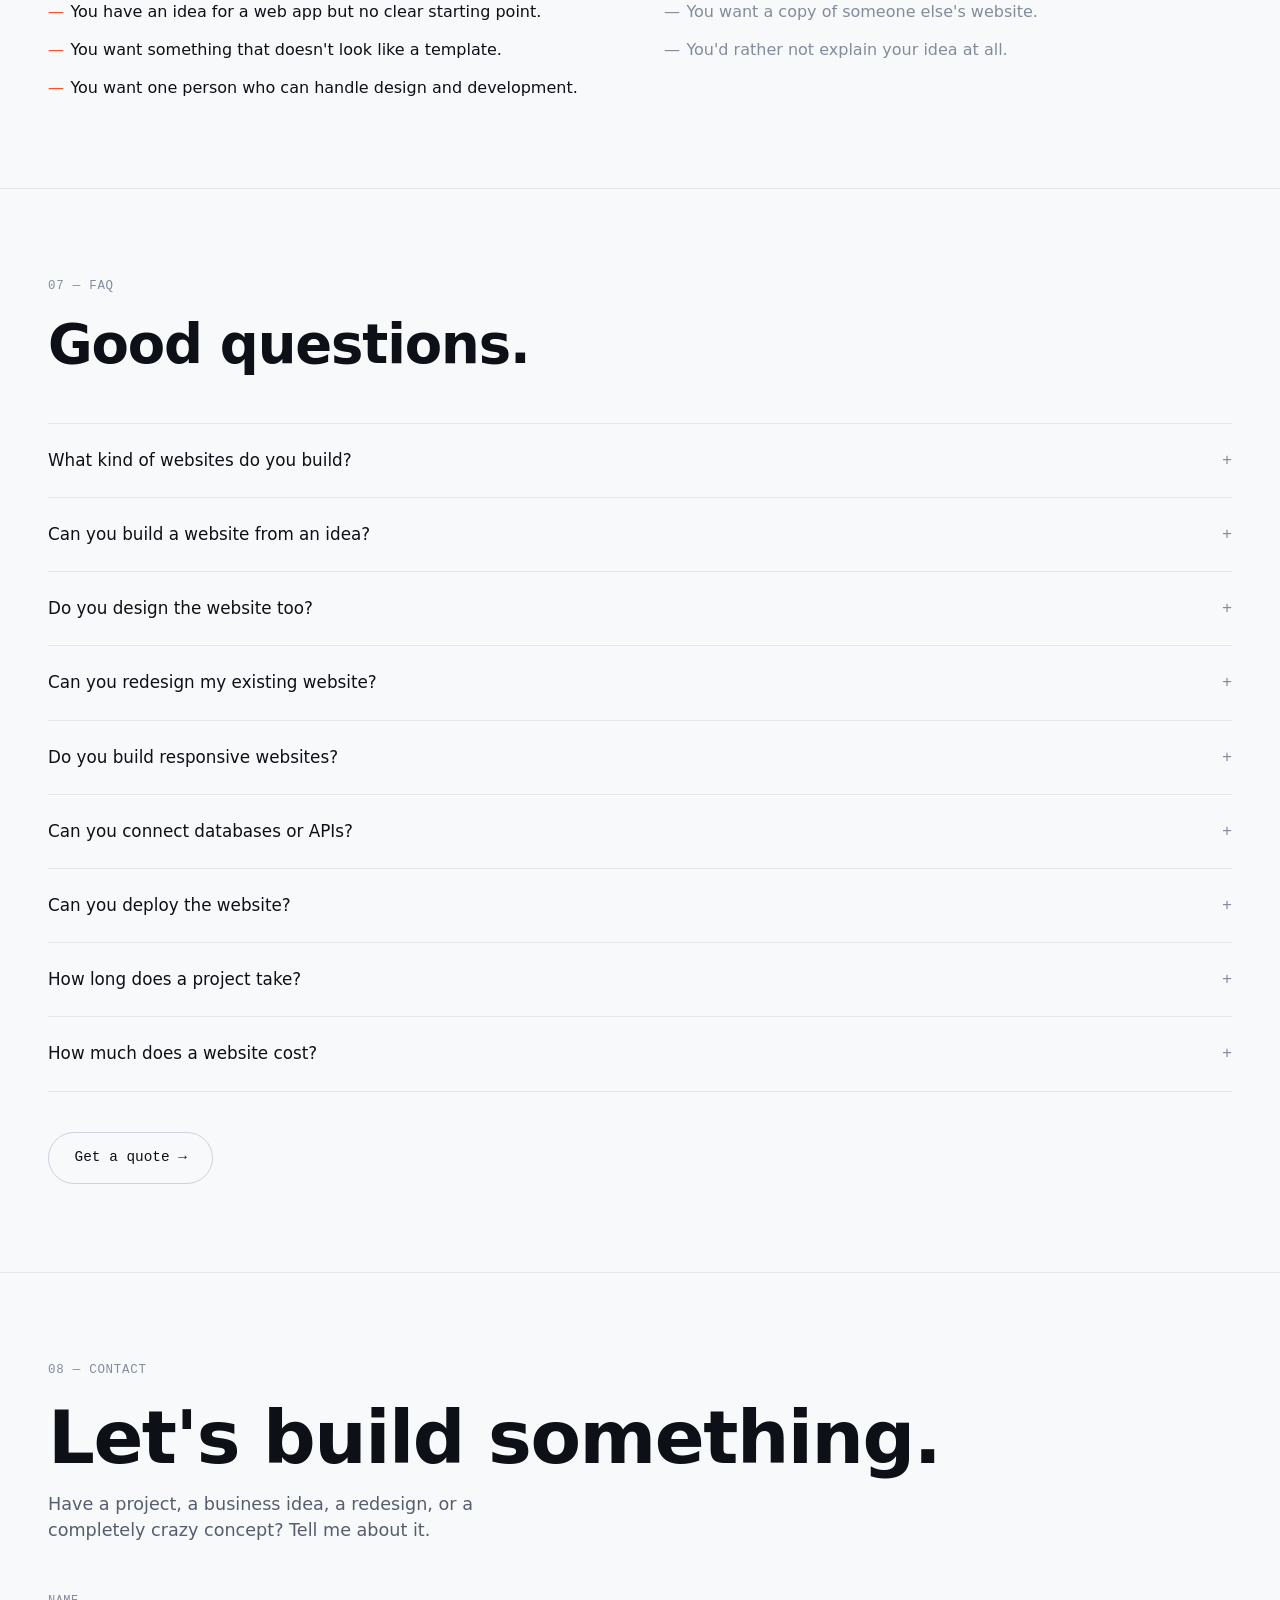
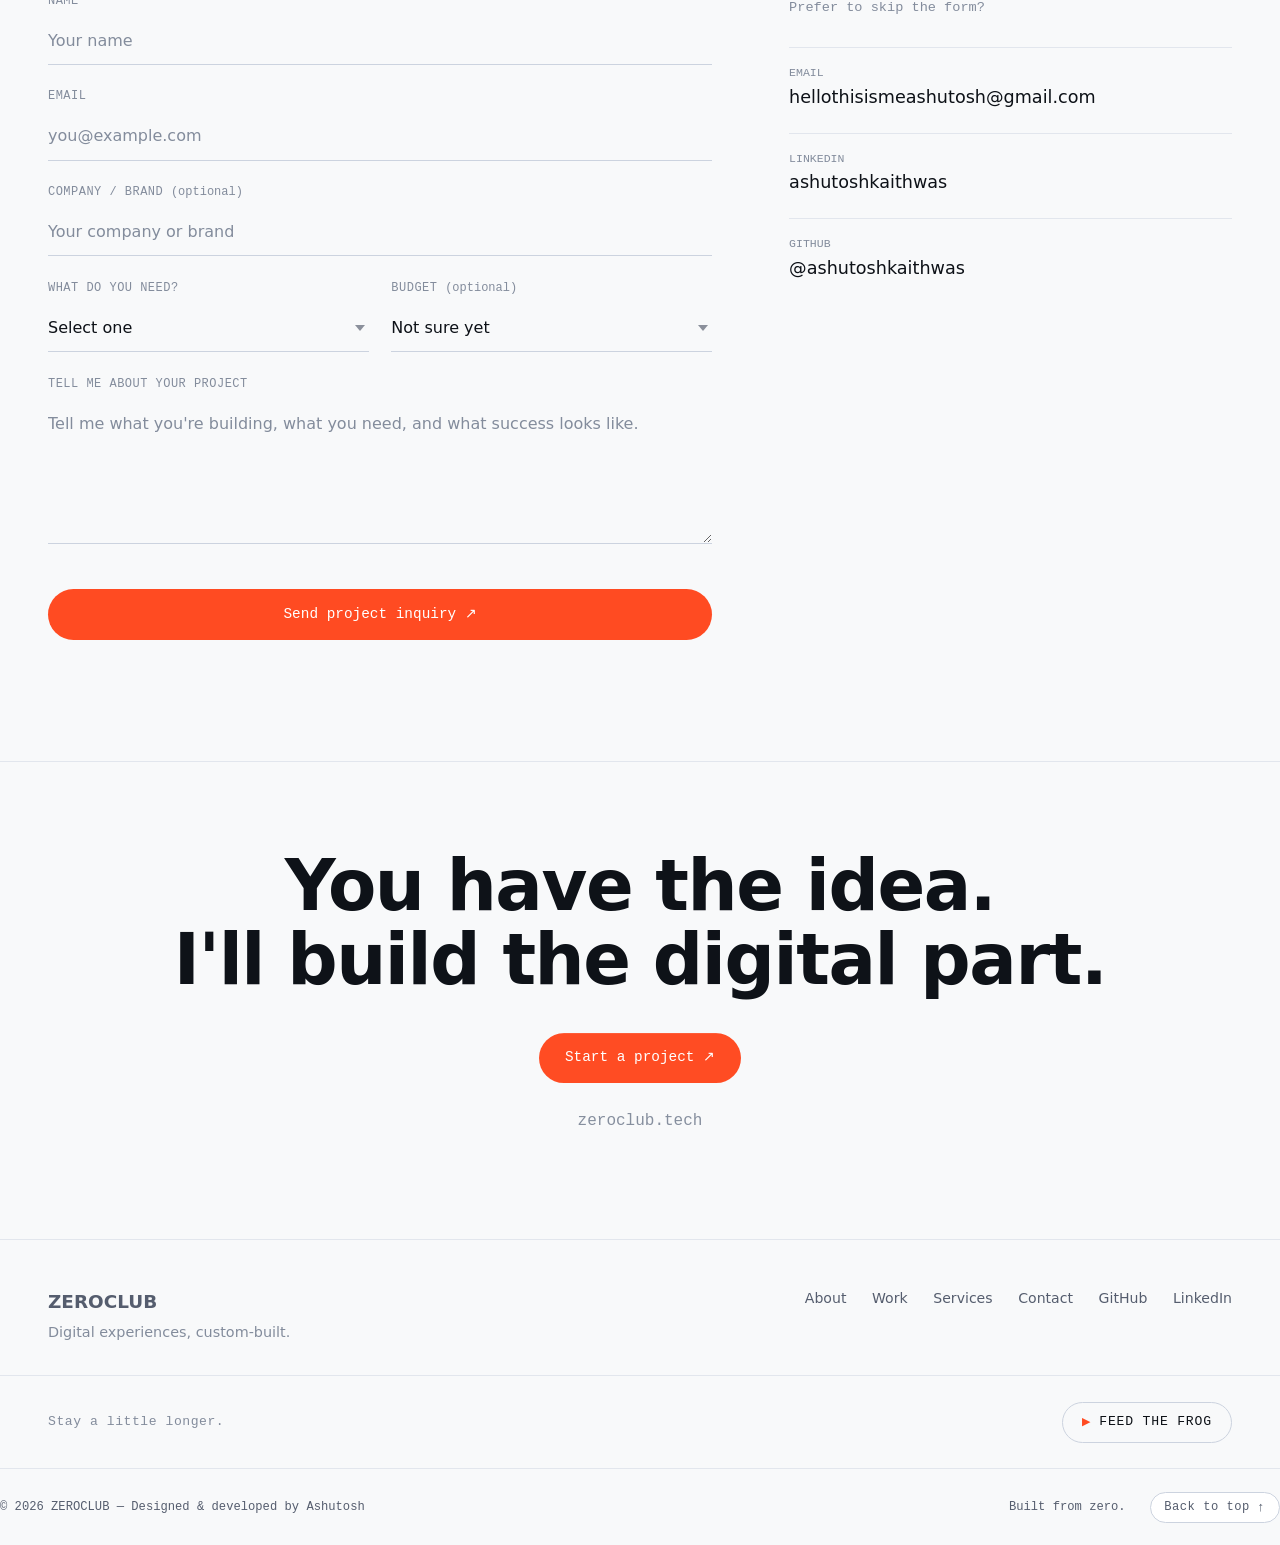
==== commit 99a0b550: "Connected Formspree contact form endpoint" ====
--- a/index.html
+++ b/index.html
@@ -385,7 +385,7 @@
           Tell me about it.</p>
 
         <div class="contact-grid">
-          <form class="contact-form reveal-up" id="contactForm" novalidate>
+          <form class="contact-form reveal-up" id="contactForm" action="https://formspree.io/f/xyezppyn" method="POST" novalidate>
             <div class="field">
               <label for="f-name">Name</label>
               <input type="text" id="f-name" name="name" placeholder="Your name" required autocomplete="name"
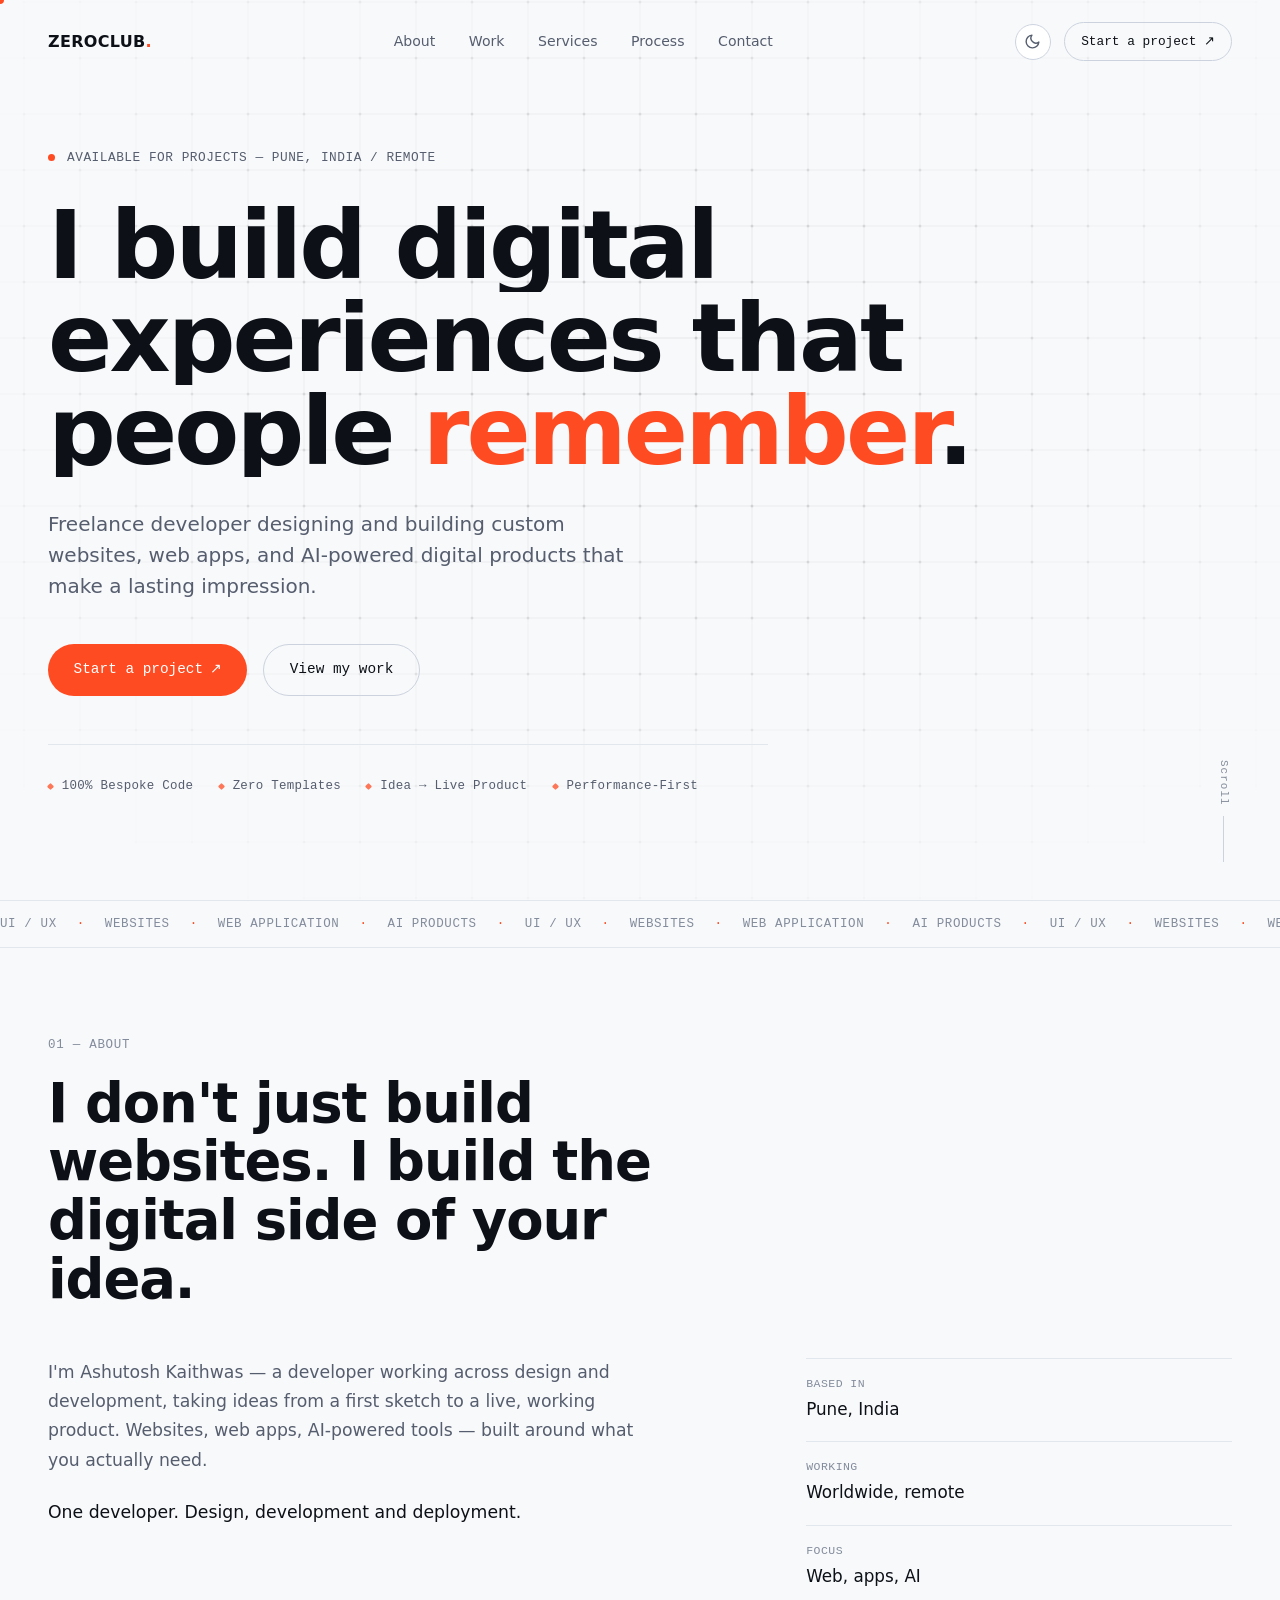
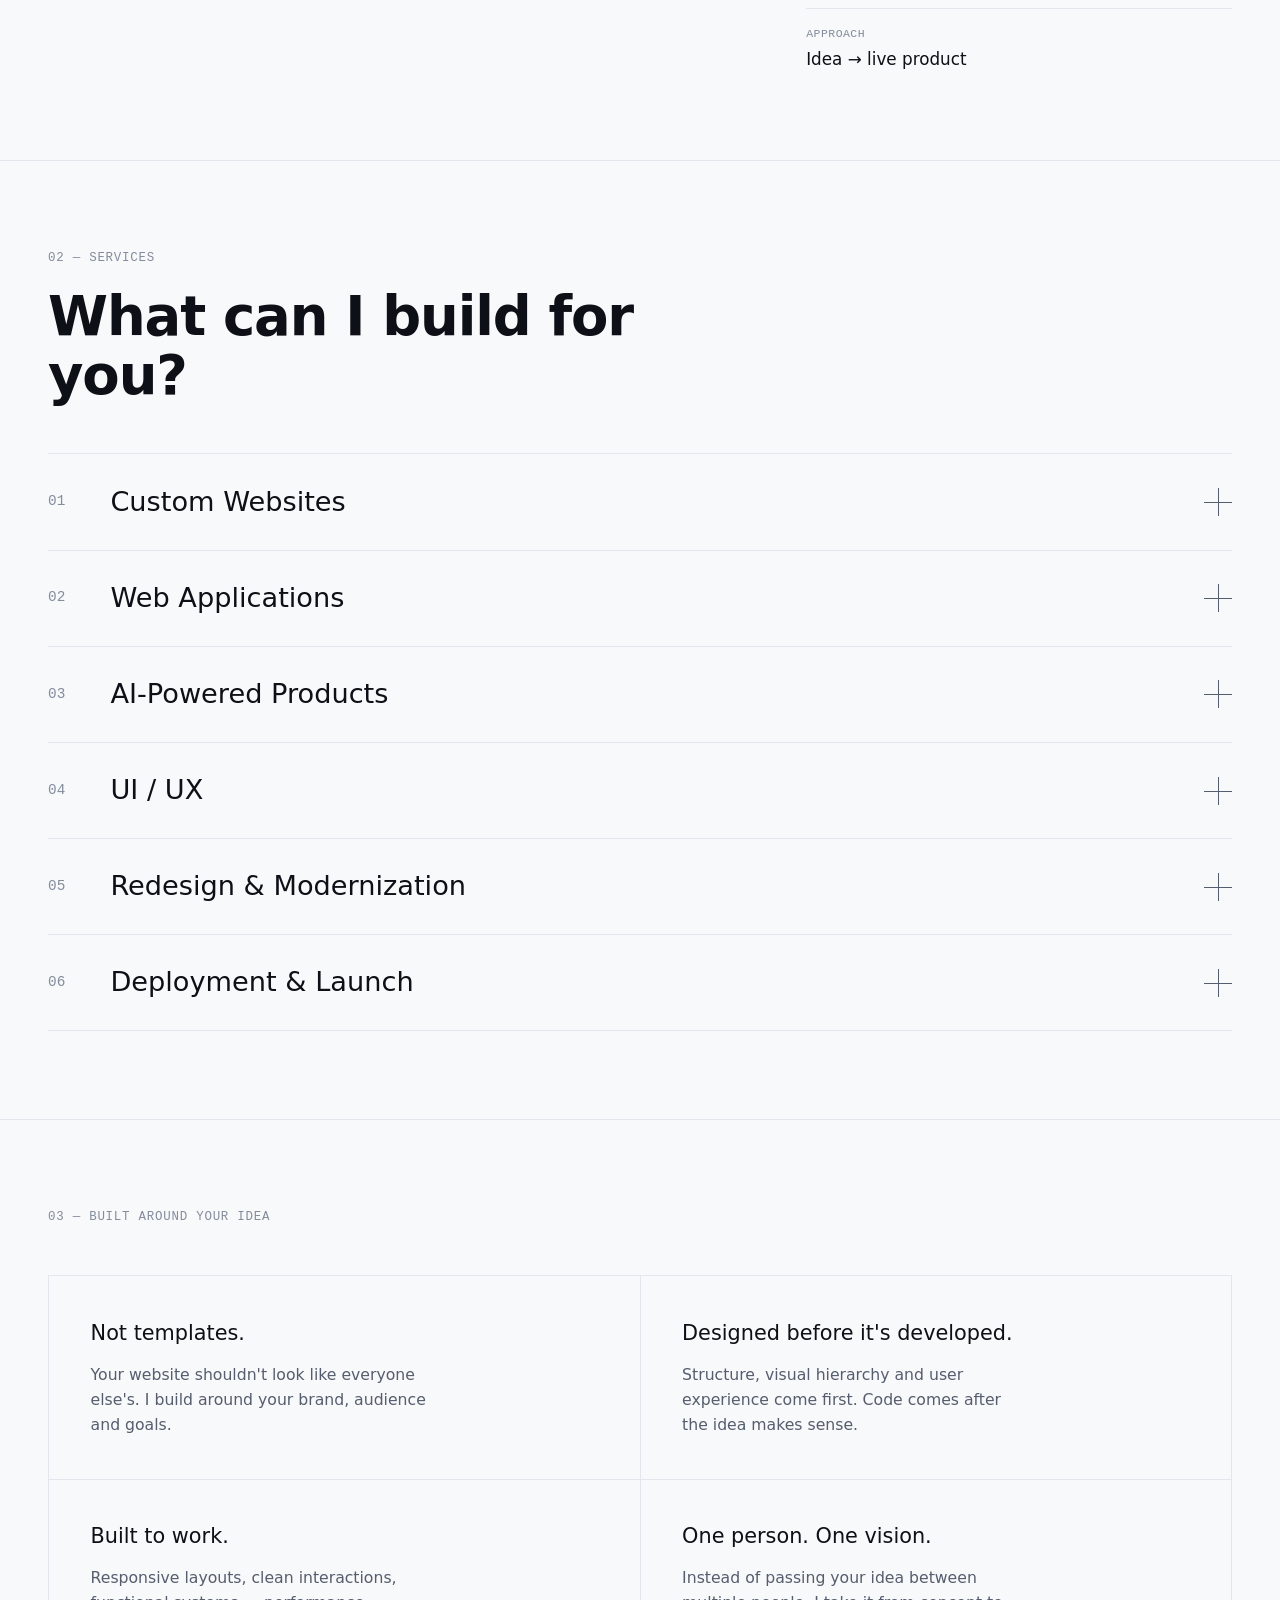
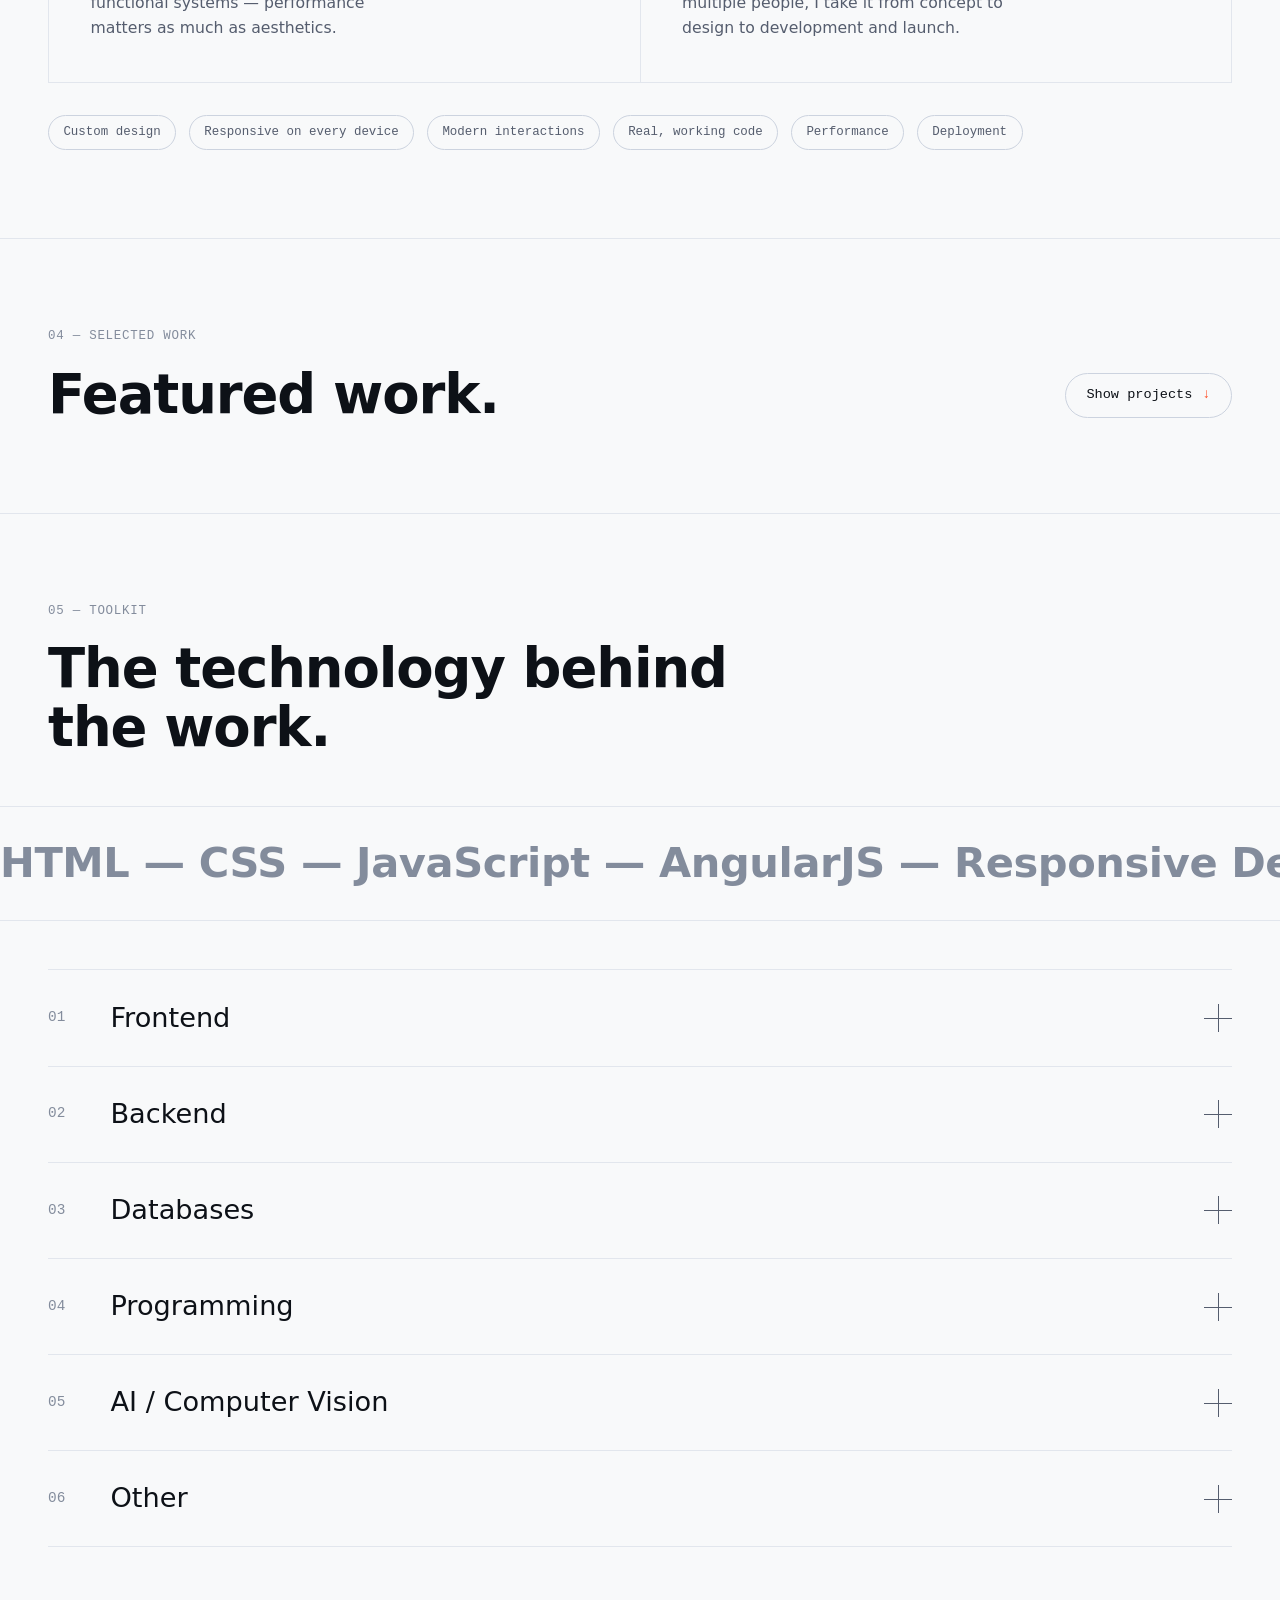
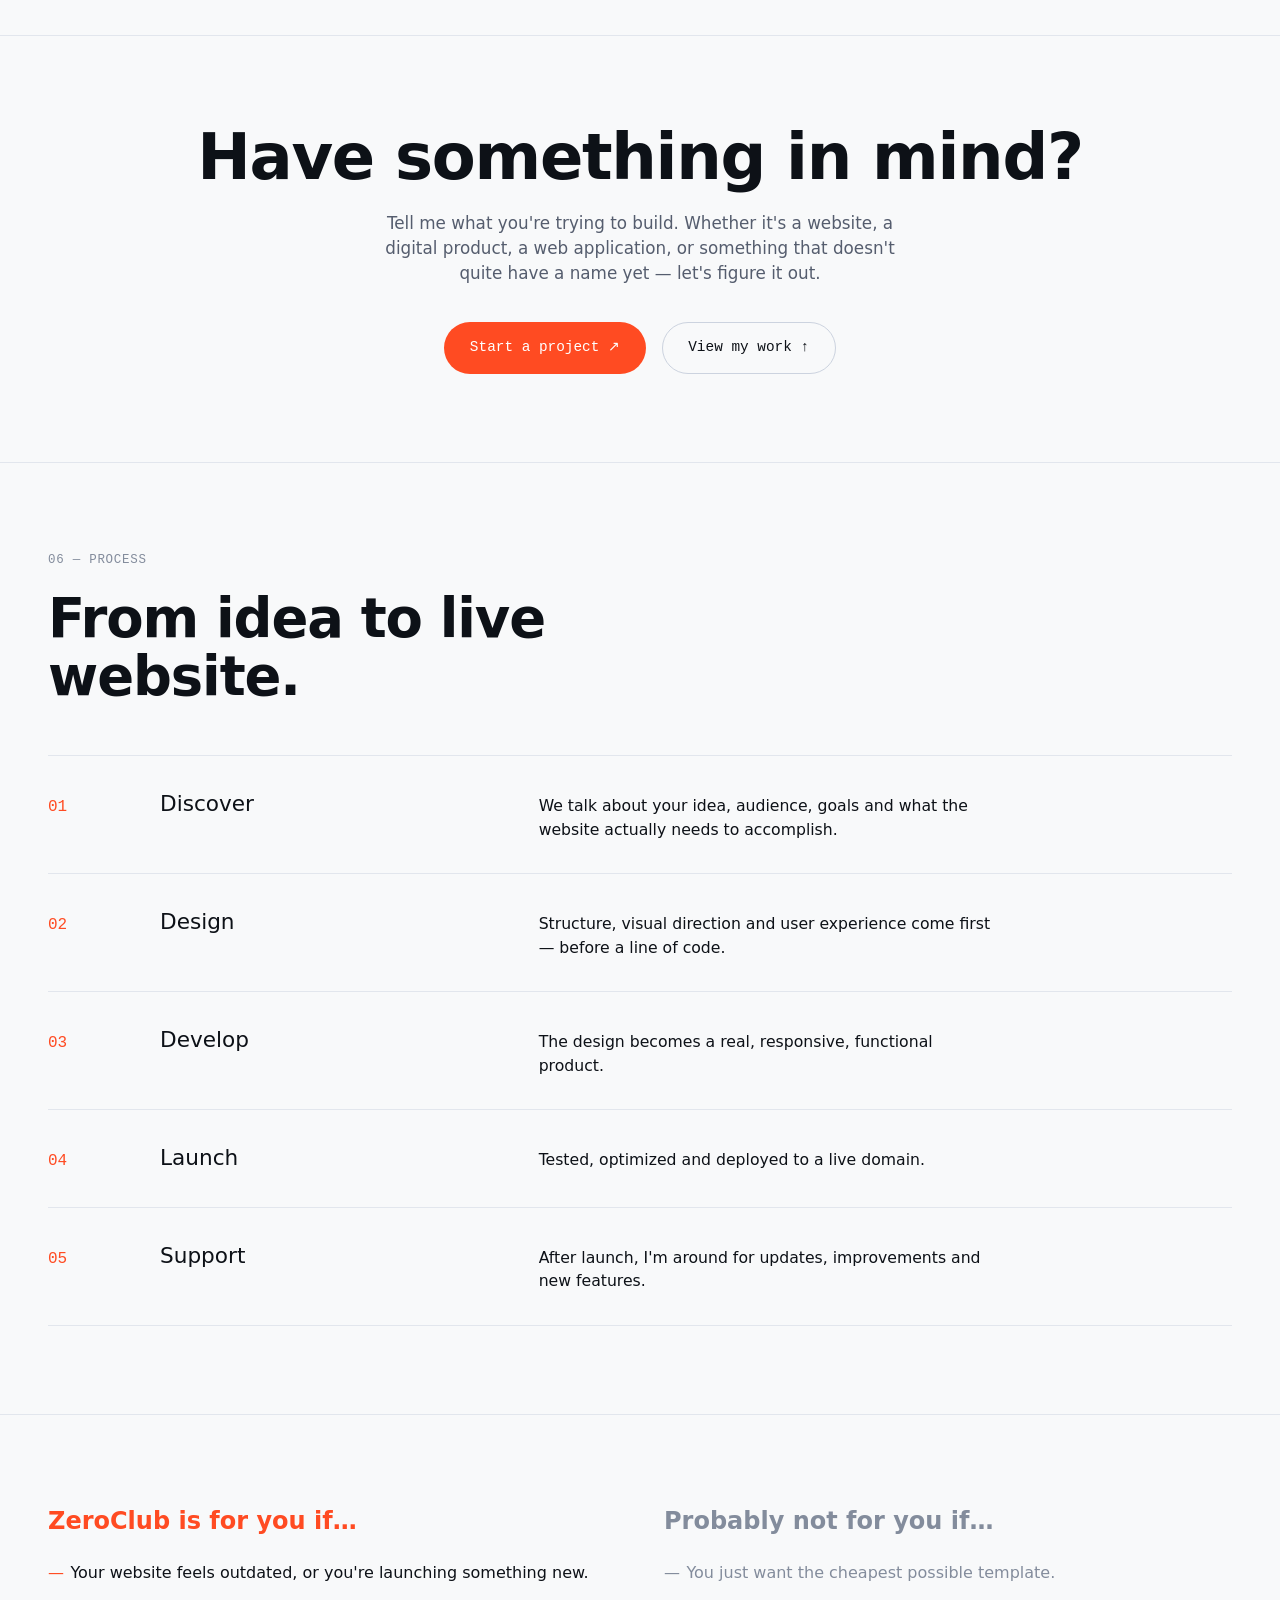
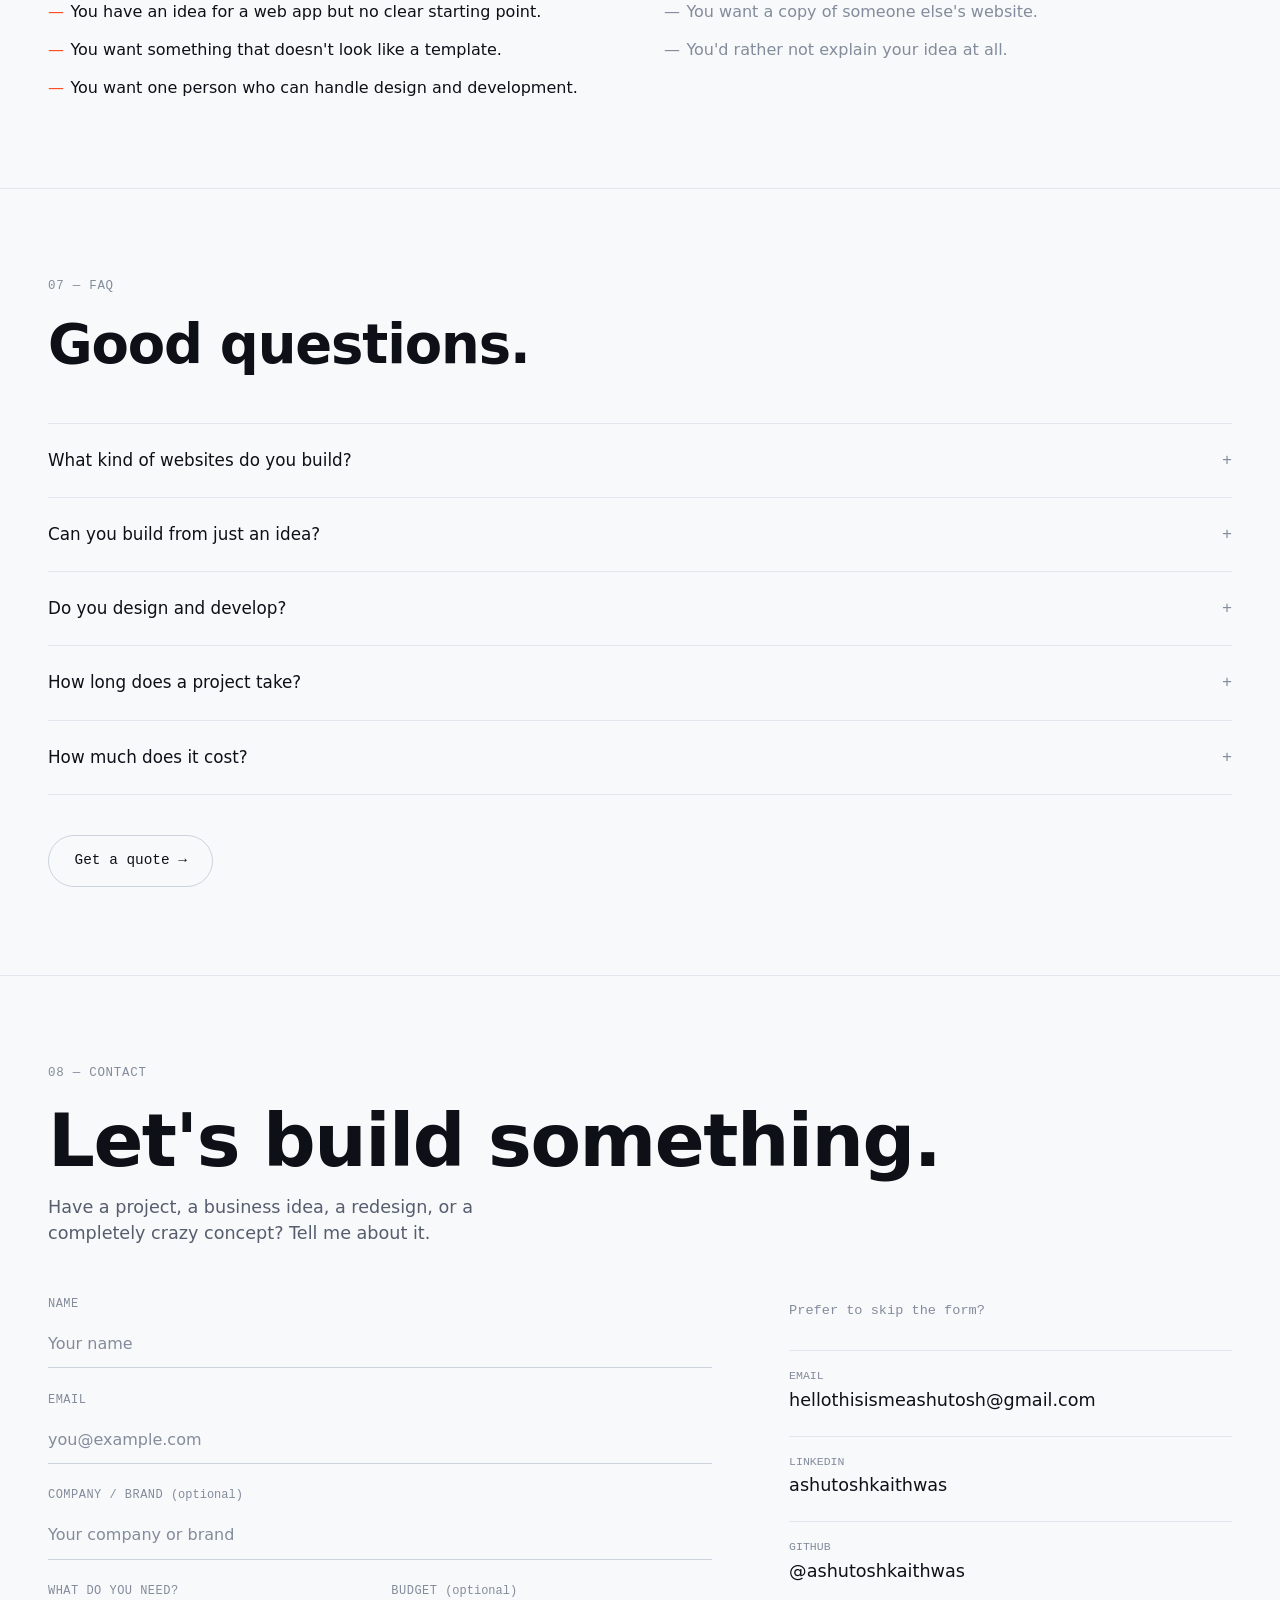
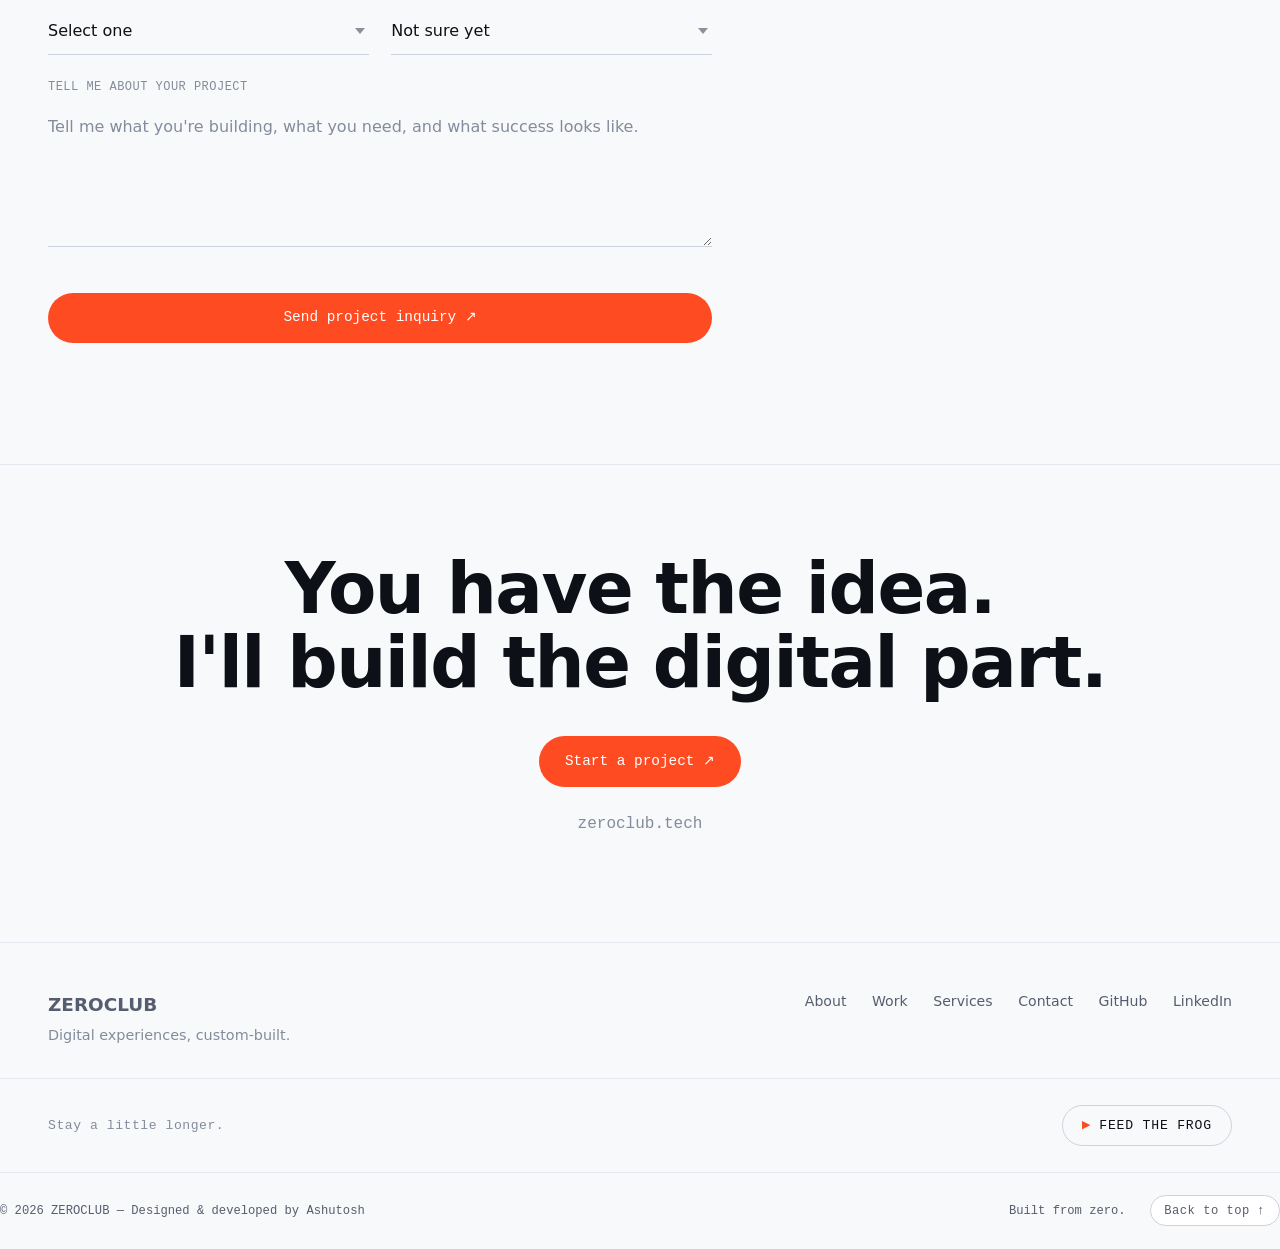
==== commit 98df4cea: "feat(mobile): gamepad panel below canvas, no text-select, trim FAQ to 5" ====
--- a/index.html
+++ b/index.html
@@ -538,7 +538,7 @@
           <span class="game-instr-key">←→ / WASD</span><span>move</span>
           <span class="game-instr-key">SPACE / ↑</span><span>jump</span>
           <span class="game-instr-sep">·</span>
-          <span class="game-instr-mobile">Tap left/right — swipe up to jump</span>
+          <span class="game-instr-mobile">Use the gamepad below</span>
         </div>
 
         <!-- Completion screen -->
@@ -551,12 +551,41 @@
             <button class="btn btn-ghost" id="gameCompleteBack">↺ Play again</button>
           </div>
         </div>
-
-        <!-- Mobile virtual controls -->
-        <div class="game-mobile-controls" id="gameMobileControls" aria-hidden="true">
-          <button class="game-vbtn" id="vBtnLeft" aria-label="Move left">←</button>
-          <button class="game-vbtn game-vbtn-jump" id="vBtnJump" aria-label="Jump">↑</button>
-          <button class="game-vbtn" id="vBtnRight" aria-label="Move right">→</button>
+      </div>
+
+      <!-- Mobile gamepad — sits BELOW the canvas, never overlaps it -->
+      <div class="game-pad" id="gameMobileControls" aria-label="Game controls" style="display:none">
+        <div class="game-pad-inner">
+          <div class="game-pad-side">
+            <button class="game-vbtn" id="vBtnLeft"
+              aria-label="Move left"
+              onselectstart="return false"
+              ondragstart="return false">
+              <svg width="22" height="22" viewBox="0 0 22 22" fill="none" aria-hidden="true">
+                <path d="M14 5L8 11L14 17" stroke="currentColor" stroke-width="2.2" stroke-linecap="round" stroke-linejoin="round"/>
+              </svg>
+            </button>
+          </div>
+          <div class="game-pad-centre">
+            <button class="game-vbtn game-vbtn-jump" id="vBtnJump"
+              aria-label="Jump"
+              onselectstart="return false"
+              ondragstart="return false">
+              <svg width="24" height="24" viewBox="0 0 24 24" fill="none" aria-hidden="true">
+                <path d="M12 19V5M5 12L12 5L19 12" stroke="currentColor" stroke-width="2.4" stroke-linecap="round" stroke-linejoin="round"/>
+              </svg>
+            </button>
+          </div>
+          <div class="game-pad-side">
+            <button class="game-vbtn" id="vBtnRight"
+              aria-label="Move right"
+              onselectstart="return false"
+              ondragstart="return false">
+              <svg width="22" height="22" viewBox="0 0 22 22" fill="none" aria-hidden="true">
+                <path d="M8 5L14 11L8 17" stroke="currentColor" stroke-width="2.2" stroke-linecap="round" stroke-linejoin="round"/>
+              </svg>
+            </button>
+          </div>
         </div>
       </div>
     </div>
--- a/css/style.css
+++ b/css/style.css
@@ -601,6 +601,46 @@
   padding: 8.5rem var(--gutter) 6rem;
   overflow: hidden;
 }
+/* ── Hero mobile overrides ──────────────────────────────── */
+@media (max-width: 768px) {
+  .hero {
+    min-height: 100svh;
+    padding: 7rem var(--gutter) 5rem;
+    /* Static background for mobile — canvas grid is mouse-driven, not useful on touch */
+    background-color: var(--bg);
+  }
+  /* Hide the interactive canvas grid on mobile (it doesn't respond to touch) */
+  .hero-grid-canvas { display: none; }
+  /* Tighten up headline size for small screens */
+  .hero-headline {
+    font-size: clamp(2.4rem, 11vw, 3.8rem);
+    line-height: 1.02;
+    letter-spacing: -0.025em;
+  }
+  /* Slightly smaller sub-text */
+  .hero-sub {
+    font-size: 1rem;
+    margin-bottom: 2rem;
+  }
+  /* Stack action buttons vertically on very small screens */
+  .hero-actions {
+    flex-direction: column;
+    align-items: flex-start;
+    gap: 0.85rem;
+  }
+  /* Full-width CTAs on mobile */
+  .hero-actions .btn {
+    width: 100%;
+    justify-content: center;
+    text-align: center;
+  }
+  /* Badges wrap nicely */
+  .hero-badges {
+    gap: 1rem;
+    margin-top: 2rem;
+    padding-top: 1.5rem;
+  }
+}
 .hero-bg {
   position: absolute; inset: 0; z-index: 0;
   pointer-events: none;
@@ -1035,6 +1075,10 @@
 .field input::placeholder, .field textarea::placeholder { color: var(--text-tertiary); }
 .field input:focus, .field textarea:focus, .field select:focus { border-color: var(--accent); outline: none; }
 .field input:invalid:not(:placeholder-shown), .field textarea:invalid:not(:placeholder-shown) { border-color: #c0392b; }
+/* On mobile, add side padding to textarea so text isn't flush against the edge */
+@media (max-width: 768px) {
+  .field textarea { padding-left: 0.6rem; padding-right: 0.6rem; }
+}
 .field-hp { position: absolute; left: -9999px; width: 1px; height: 1px; overflow: hidden; }
 
 .btn-submit { margin-top: 1rem; width: 100%; justify-content: center; }
@@ -1243,24 +1287,87 @@
 .game-complete-sub { color: var(--text-secondary); font-size: 0.95rem; margin-bottom: 0.5rem; }
 .game-complete-actions { display: flex; gap: 0.8rem; flex-wrap: wrap; justify-content: center; }
 
-/* ── Mobile virtual controls ────────────────────────────── */
-.game-mobile-controls {
-  position: absolute; bottom: 0.8rem; left: 0; right: 0;
-  display: none; justify-content: center; gap: 0.6rem;
-  z-index: 10; padding: 0 1rem;
-}
-@media (max-width: 768px) { .game-mobile-controls { display: flex; } }
+/* ── Mobile gamepad panel ────────────────────────────── */
+.game-pad {
+  /* hidden by default; JS shows it only on mobile when game starts */
+  display: none;
+  background: #0B0D10;
+  border-top: 1px solid rgba(255,255,255,0.07);
+  padding: 1.2rem 1rem 1.4rem;
+  /* prevent any text-selection bleed from touch hold */
+  user-select: none;
+  -webkit-user-select: none;
+  -webkit-touch-callout: none;
+}
+@media (max-width: 768px) {
+  /* only shown on mobile, JS sets display:flex */
+  .game-pad[style*="display:flex"] { display: flex !important; }
+}
+.game-pad-inner {
+  display: flex;
+  align-items: center;
+  justify-content: space-between;
+  max-width: 340px;
+  margin: 0 auto;
+  gap: 0.5rem;
+}
+.game-pad-side {
+  display: flex;
+  align-items: center;
+  justify-content: center;
+  flex: 1;
+}
+.game-pad-centre {
+  display: flex;
+  align-items: center;
+  justify-content: center;
+  flex: 0 0 auto;
+}
 .game-vbtn {
-  width: 52px; height: 52px; border-radius: 50%;
-  font-size: 1.1rem; color: var(--text-primary);
-  background: rgba(30,34,43,0.85); border: 1px solid var(--border-strong);
+  /* reset */
+  -webkit-appearance: none;
+  appearance: none;
+  border: none;
+  background: none;
+  padding: 0;
+  margin: 0;
+  /* size */
+  width: 64px; height: 64px;
+  border-radius: 50%;
+  /* look */
+  background: rgba(255,255,255,0.05);
+  border: 1.5px solid rgba(255,255,255,0.12);
+  color: var(--text-secondary);
   display: flex; align-items: center; justify-content: center;
+  /* kill text selection completely */
+  user-select: none;
+  -webkit-user-select: none;
+  -webkit-touch-callout: none;
   -webkit-tap-highlight-color: transparent;
-  user-select: none; touch-action: manipulation;
-  transition: background var(--dur-fast), border-color var(--dur-fast);
-}
-.game-vbtn:active, .game-vbtn.is-pressed { background: var(--accent-soft); border-color: var(--accent); }
-.game-vbtn-jump { width: 60px; height: 60px; font-size: 1.2rem; background: rgba(255,75,34,0.15); border-color: var(--accent); }
+  touch-action: manipulation;
+  cursor: pointer;
+  /* motion */
+  transition: background 100ms ease, border-color 100ms ease, transform 80ms ease, color 100ms ease;
+}
+.game-vbtn:active,
+.game-vbtn.is-pressed {
+  background: rgba(255,75,34,0.18);
+  border-color: var(--accent);
+  color: var(--accent);
+  transform: scale(0.92);
+}
+.game-vbtn-jump {
+  width: 76px; height: 76px;
+  background: rgba(255,75,34,0.12);
+  border-color: rgba(255,75,34,0.45);
+  color: var(--accent);
+}
+.game-vbtn-jump:active,
+.game-vbtn-jump.is-pressed {
+  background: rgba(255,75,34,0.32);
+  border-color: var(--accent);
+  transform: scale(0.9);
+}
 
 /* legacy brickCanvas ref — safe noop */
 #brickCanvas, #brickGameOverlay { display: none !important; }
